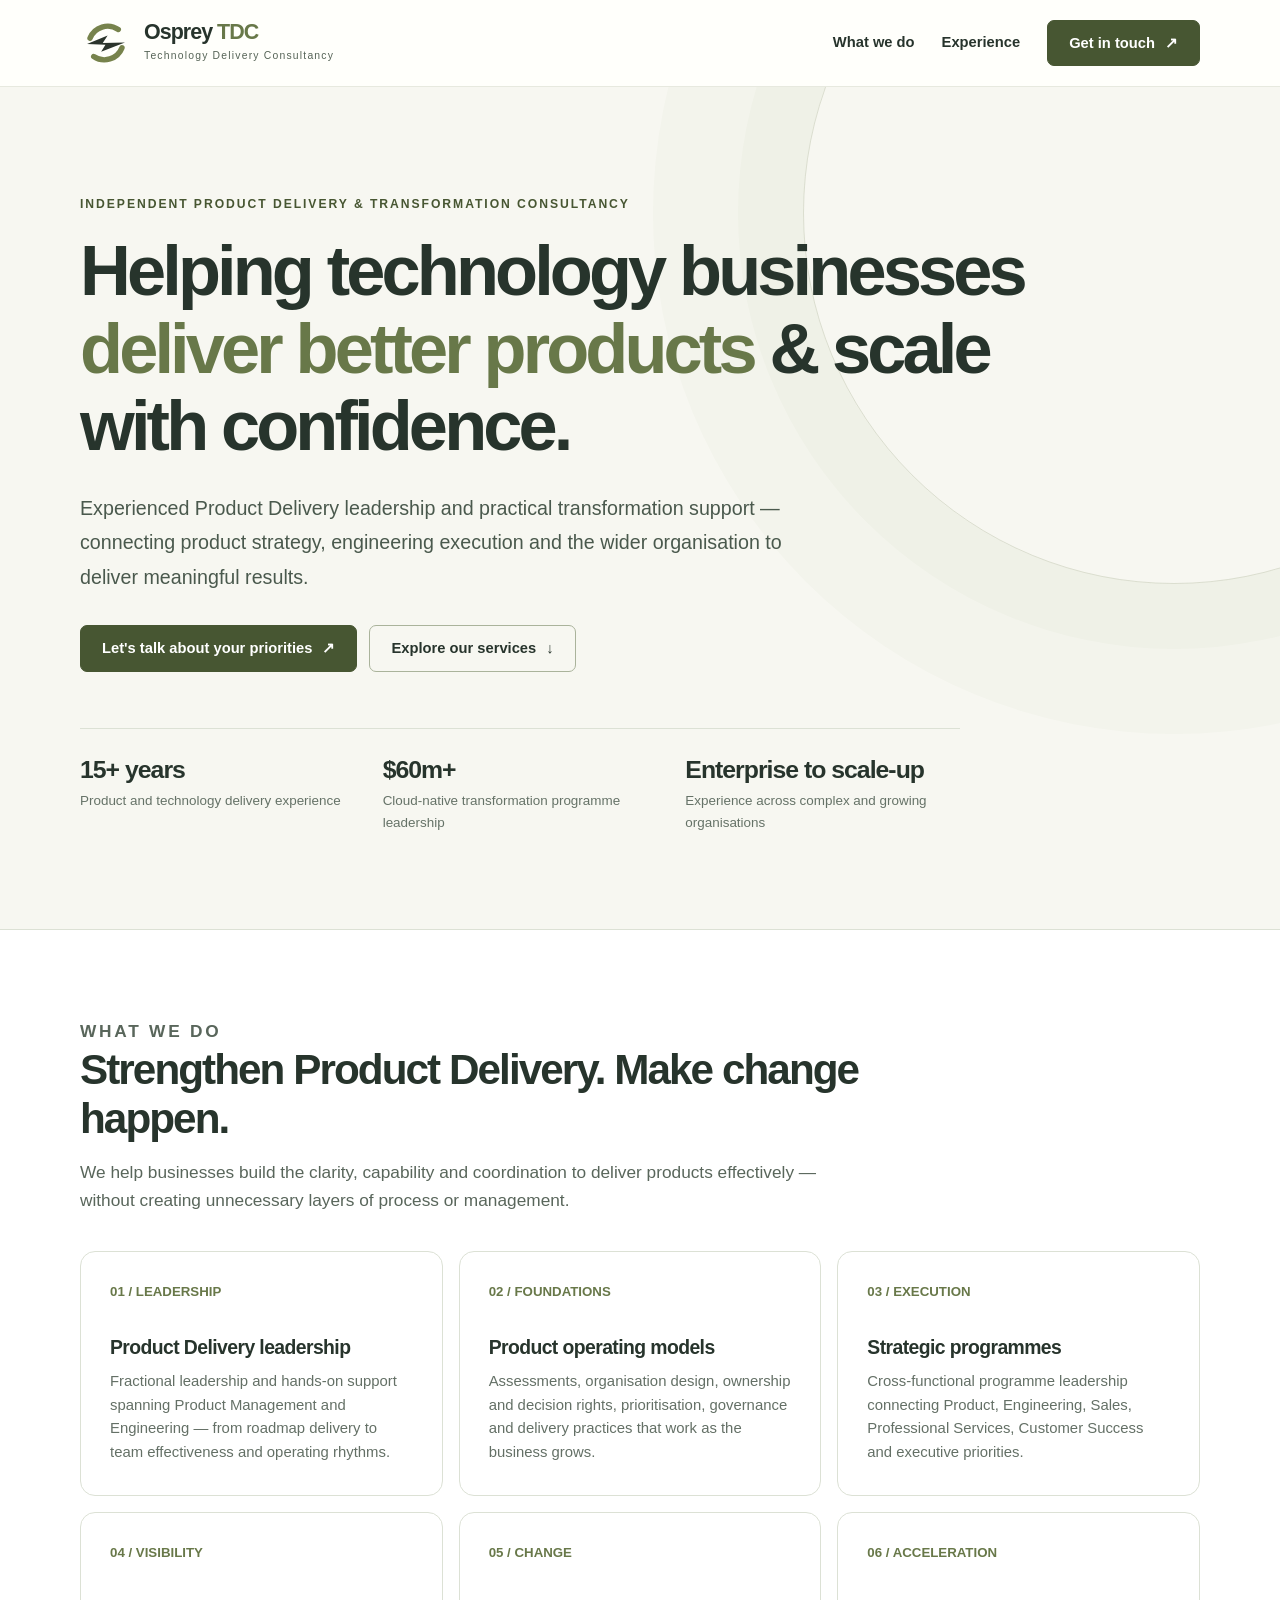
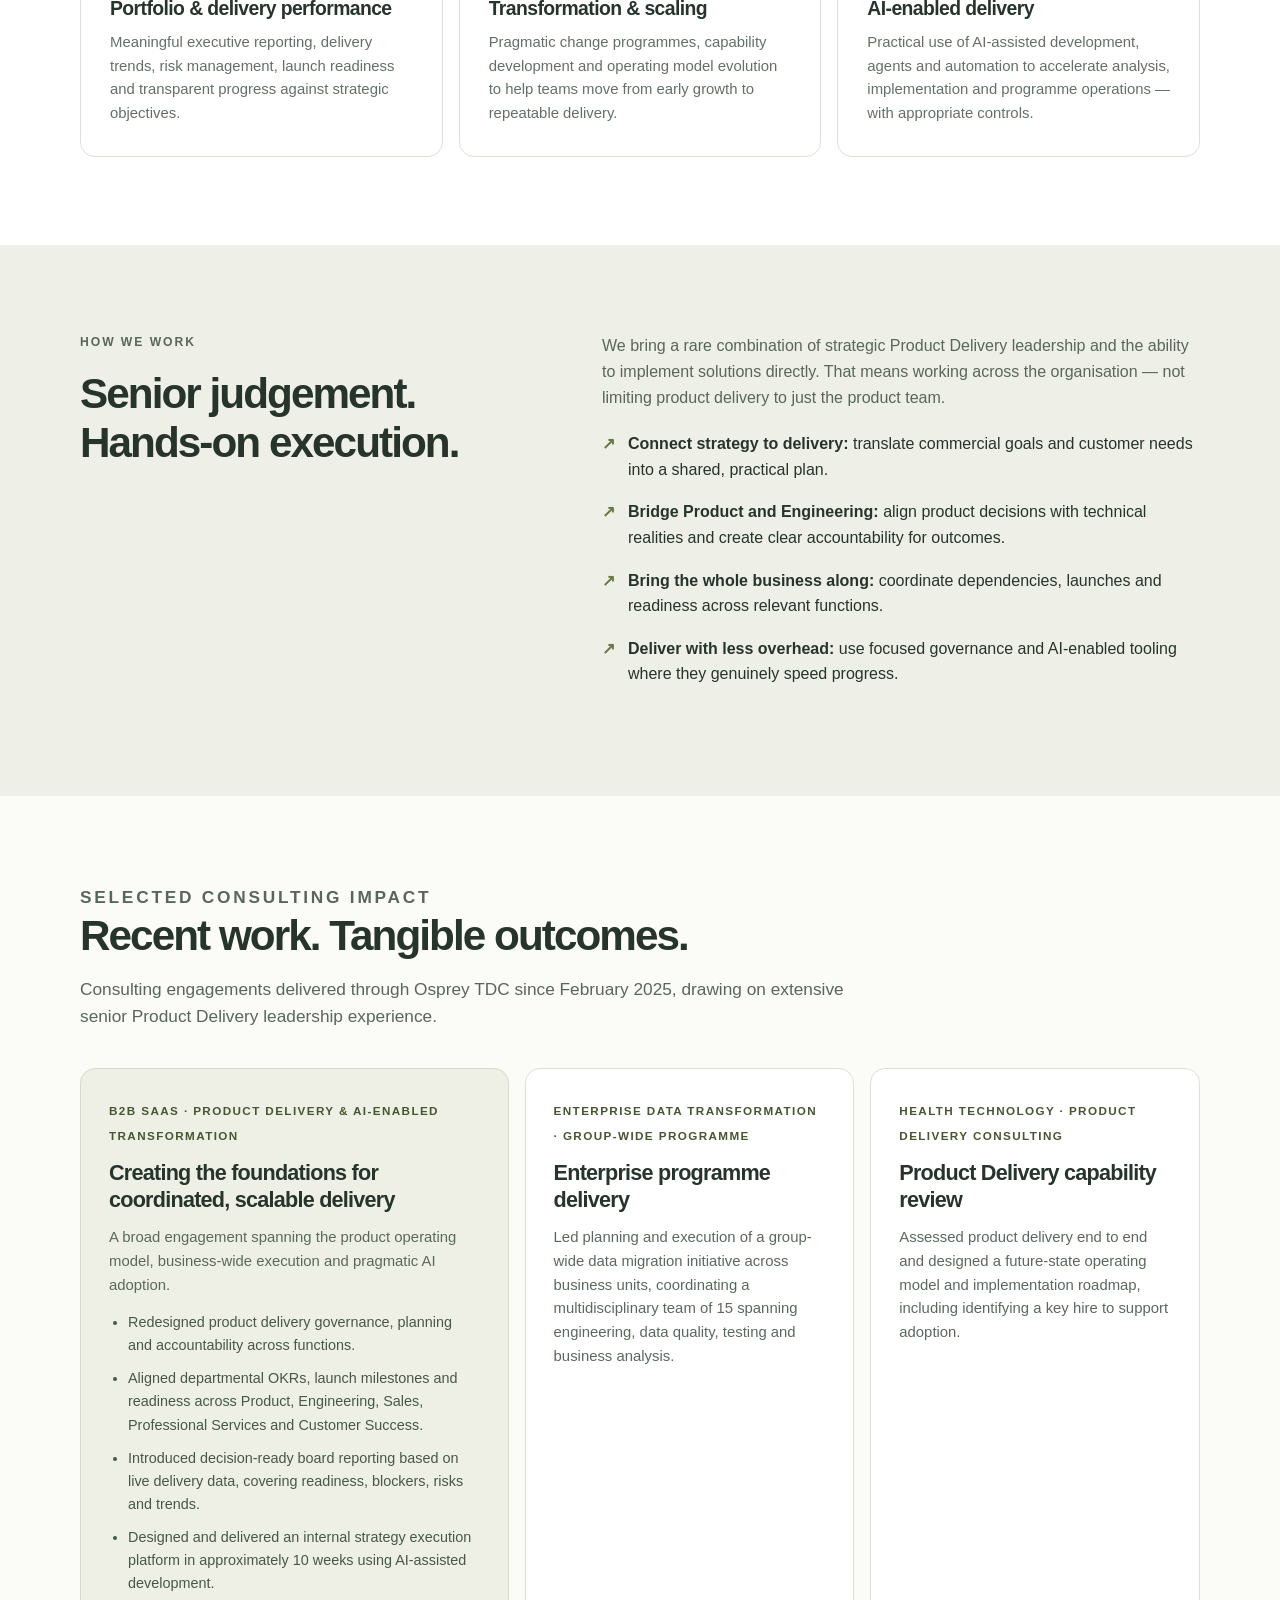
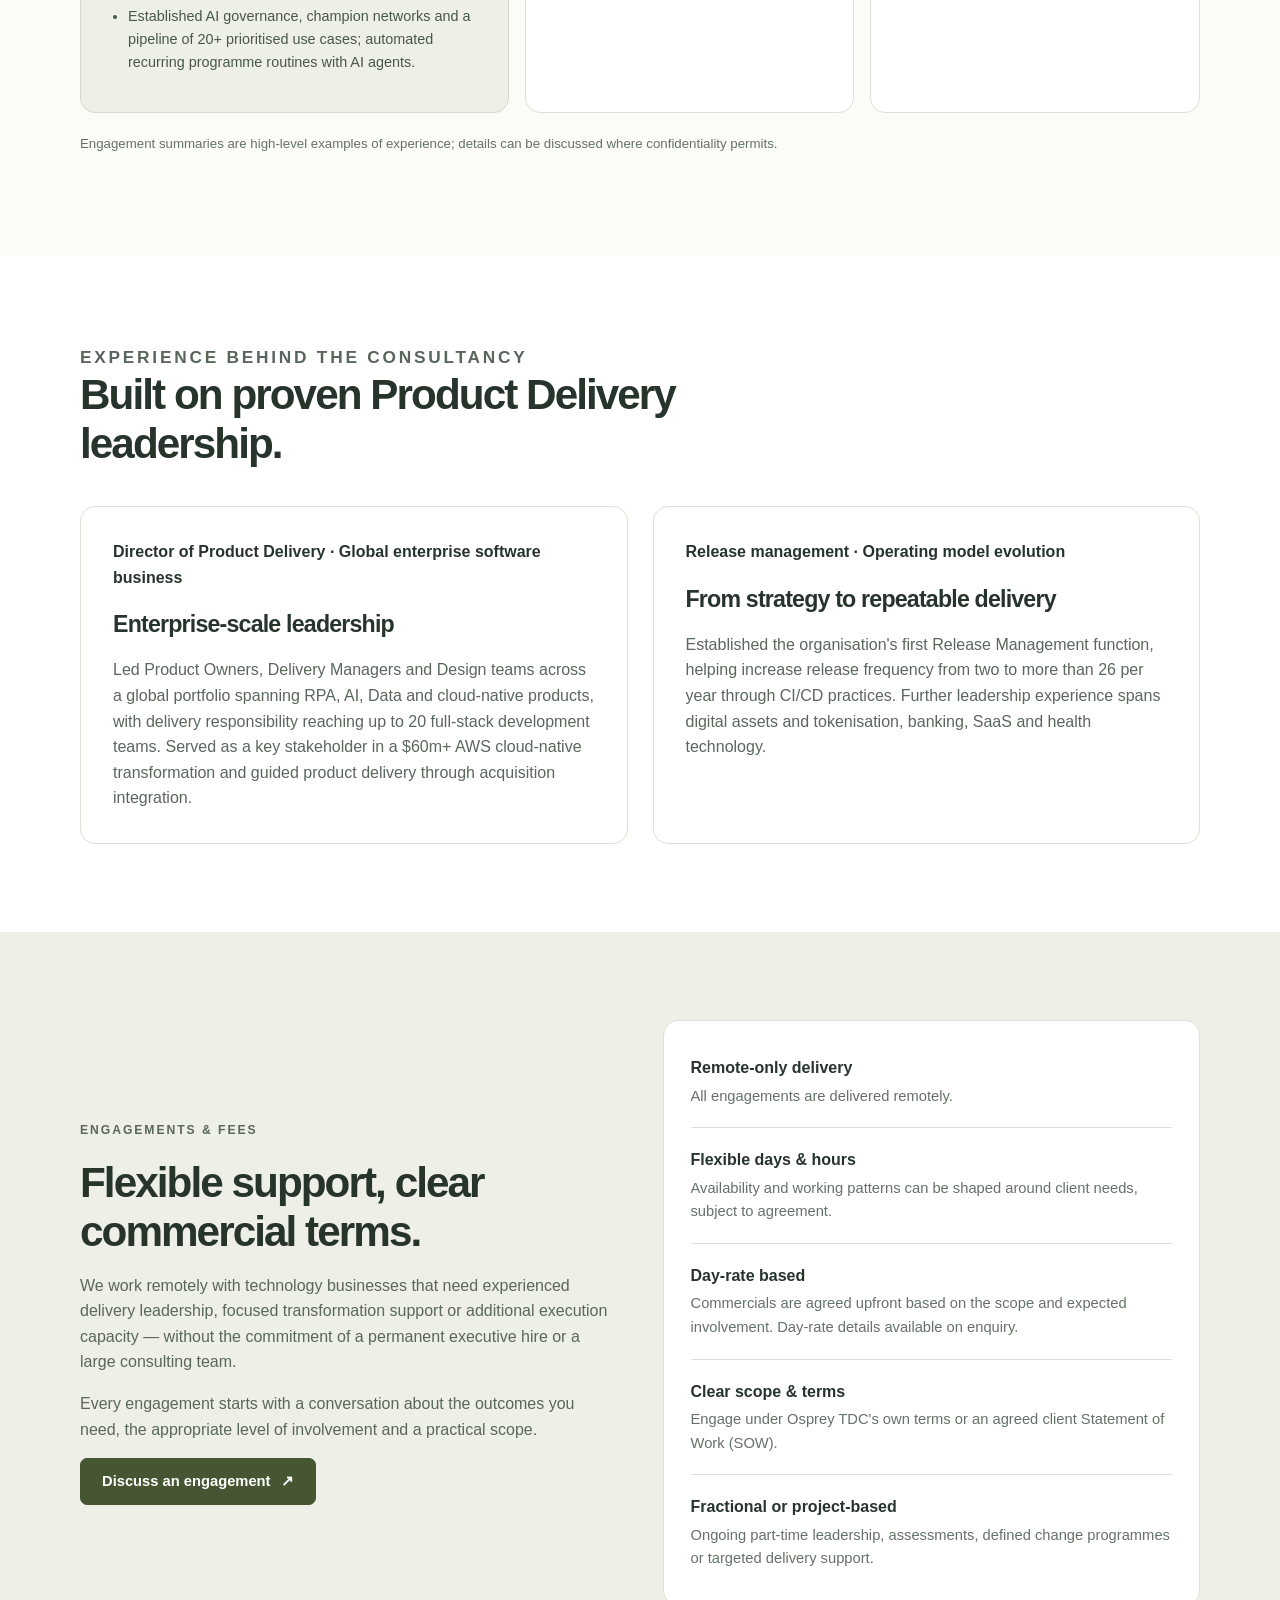
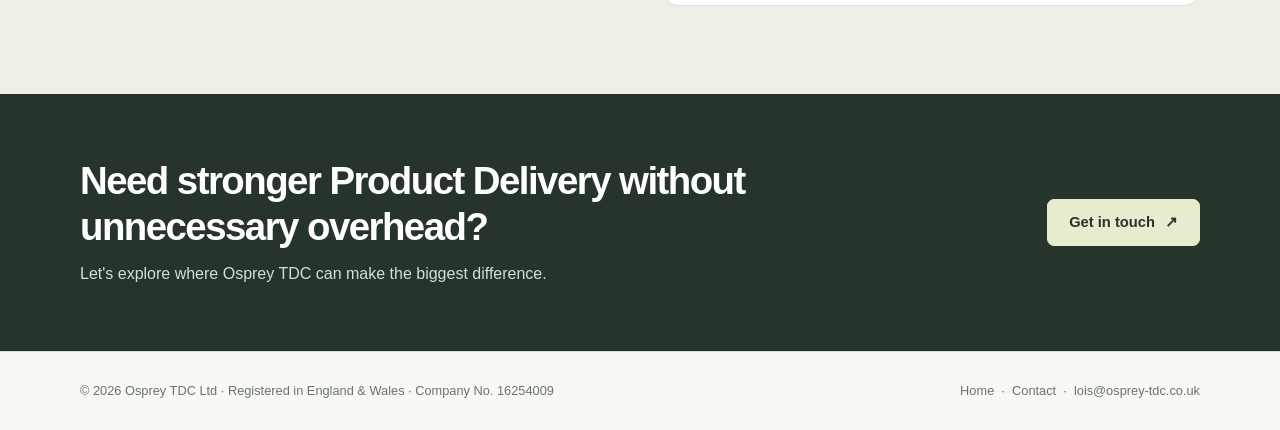
==== index.html @ d9a42f8d "Add files via upload" ====
<!doctype html>
<html lang="en-GB">
<head>
  <meta charset="utf-8">
  <meta name="viewport" content="width=device-width, initial-scale=1">
  <title>Osprey TDC | Product Delivery & Transformation Consultancy</title>
  <meta name="description" content="Independent Product Delivery and transformation consultancy. Helping technology businesses deliver better products and scale with confidence.">
  <meta name="theme-color" content="#f7f7f1">
  <link rel="canonical" href="https://osprey-tdc.co.uk/">
  <link rel="icon" type="image/svg+xml" href="favicon.svg">
  <link rel="stylesheet" href="styles.css">
  <meta property="og:type" content="website">
  <meta property="og:title" content="Osprey TDC | Technology Delivery Consultancy">
  <meta property="og:description" content="Helping technology businesses deliver better products & scale with confidence.">
  <meta property="og:url" content="https://osprey-tdc.co.uk/">
</head>
<body>
<a class="skip" href="#main">Skip to content</a>
<header class="header"><div class="container head-inner">
  <a class="brand" href="index.html" aria-label="Osprey TDC home"><img src="logo-mark.svg" alt="" width="52" height="52"><span><span class="brand-main">Osprey <em>TDC</em></span><span class="brand-sub">Technology Delivery Consultancy</span></span></a>
  <nav class="nav" aria-label="Main navigation"><a href="index.html#services">What we do</a><a href="index.html#experience">Experience</a><a class="btn" href="contact.html">Get in touch <span aria-hidden="true">↗</span></a></nav>
</div></header>
<main id="main">
<section class="hero"><div class="container">
  <p class="eyebrow">Independent Product Delivery & Transformation Consultancy</p>
  <h1>Helping technology businesses <span>deliver better products</span> & scale with confidence.</h1>
  <p class="hero-desc">Experienced Product Delivery leadership and practical transformation support — connecting product strategy, engineering execution and the wider organisation to deliver meaningful results.</p>
  <div class="actions"><a class="btn" href="contact.html">Let's talk about your priorities <span aria-hidden="true">↗</span></a><a class="btn secondary" href="#services">Explore our services <span aria-hidden="true">↓</span></a></div>
  <div class="proof" aria-label="Selected experience"><div><strong>15+ years</strong><small>Product and technology delivery experience</small></div><div><strong>$60m+</strong><small>Cloud-native transformation programme leadership</small></div><div><strong>Enterprise to scale-up</strong><small>Experience across complex and growing organisations</small></div></div>
</div></section>
<section class="section" id="services"><div class="container"><div class="section-heading"><p class="eyebrow">What we do</p><h2>Strengthen Product Delivery. Make change happen.</h2><p>We help businesses build the clarity, capability and coordination to deliver products effectively — without creating unnecessary layers of process or management.</p></div>
<div class="services">
  <article class="service"><span class="number">01 / LEADERSHIP</span><h3>Product Delivery leadership</h3><p>Fractional leadership and hands-on support spanning Product Management and Engineering — from roadmap delivery to team effectiveness and operating rhythms.</p></article>
  <article class="service"><span class="number">02 / FOUNDATIONS</span><h3>Product operating models</h3><p>Assessments, organisation design, ownership and decision rights, prioritisation, governance and delivery practices that work as the business grows.</p></article>
  <article class="service"><span class="number">03 / EXECUTION</span><h3>Strategic programmes</h3><p>Cross-functional programme leadership connecting Product, Engineering, Sales, Professional Services, Customer Success and executive priorities.</p></article>
  <article class="service"><span class="number">04 / VISIBILITY</span><h3>Portfolio & delivery performance</h3><p>Meaningful executive reporting, delivery trends, risk management, launch readiness and transparent progress against strategic objectives.</p></article>
  <article class="service"><span class="number">05 / CHANGE</span><h3>Transformation & scaling</h3><p>Pragmatic change programmes, capability development and operating model evolution to help teams move from early growth to repeatable delivery.</p></article>
  <article class="service"><span class="number">06 / ACCELERATION</span><h3>AI-enabled delivery</h3><p>Practical use of AI-assisted development, agents and automation to accelerate analysis, implementation and programme operations — with appropriate controls.</p></article>
</div></div></section>
<section class="section olive-wash"><div class="container split"><div><p class="eyebrow">How we work</p><h2>Senior judgement. Hands-on execution.</h2></div><div><p>We bring a rare combination of strategic Product Delivery leadership and the ability to implement solutions directly. That means working across the organisation — not limiting product delivery to just the product team.</p><ul class="checks"><li><strong>Connect strategy to delivery:</strong> translate commercial goals and customer needs into a shared, practical plan.</li><li><strong>Bridge Product and Engineering:</strong> align product decisions with technical realities and create clear accountability for outcomes.</li><li><strong>Bring the whole business along:</strong> coordinate dependencies, launches and readiness across relevant functions.</li><li><strong>Deliver with less overhead:</strong> use focused governance and AI-enabled tooling where they genuinely speed progress.</li></ul></div></div></section>
<section class="section light" id="experience"><div class="container"><div class="section-heading"><p class="eyebrow">Selected consulting impact</p><h2>Recent work. Tangible outcomes.</h2><p>Consulting engagements delivered through Osprey TDC since February 2025, drawing on extensive senior Product Delivery leadership experience.</p></div>
<div class="work">
  <article class="work-card feature"><span class="meta">B2B SaaS · Product Delivery & AI-enabled transformation</span><h3>Creating the foundations for coordinated, scalable delivery</h3><p>A broad engagement spanning the product operating model, business-wide execution and pragmatic AI adoption.</p><ul><li>Redesigned product delivery governance, planning and accountability across functions.</li><li>Aligned departmental OKRs, launch milestones and readiness across Product, Engineering, Sales, Professional Services and Customer Success.</li><li>Introduced decision-ready board reporting based on live delivery data, covering readiness, blockers, risks and trends.</li><li>Designed and delivered an internal strategy execution platform in approximately 10 weeks using AI-assisted development.</li><li>Established AI governance, champion networks and a pipeline of 20+ prioritised use cases; automated recurring programme routines with AI agents.</li></ul></article>
  <article class="work-card"><span class="meta">Enterprise data transformation · Group-wide programme</span><h3>Enterprise programme delivery</h3><p>Led planning and execution of a group-wide data migration initiative across business units, coordinating a multidisciplinary team of 15 spanning engineering, data quality, testing and business analysis.</p></article>
  <article class="work-card"><span class="meta">Health technology · Product Delivery consulting</span><h3>Product Delivery capability review</h3><p>Assessed product delivery end to end and designed a future-state operating model and implementation roadmap, including identifying a key hire to support adoption.</p></article>
</div><p class="small" style="color:var(--muted);margin-top:20px">Engagement summaries are high-level examples of experience; details can be discussed where confidentiality permits.</p></div></section>
<section class="section"><div class="container"><div class="section-heading"><p class="eyebrow">Experience behind the consultancy</p><h2>Built on proven Product Delivery leadership.</h2></div><div class="credentials">
  <div class="panel"><p class="fact">Director of Product Delivery · Global enterprise software business</p><h3>Enterprise-scale leadership</h3><p>Led Product Owners, Delivery Managers and Design teams across a global portfolio spanning RPA, AI, Data and cloud-native products, with delivery responsibility reaching up to 20 full-stack development teams. Served as a key stakeholder in a $60m+ AWS cloud-native transformation and guided product delivery through acquisition integration.</p></div>
  <div class="panel"><p class="fact">Release management · Operating model evolution</p><h3>From strategy to repeatable delivery</h3><p>Established the organisation's first Release Management function, helping increase release frequency from two to more than 26 per year through CI/CD practices. Further leadership experience spans digital assets and tokenisation, banking, SaaS and health technology.</p></div>
</div></div></section>
<section class="section olive-wash" id="engagements"><div class="container engagement"><div><p class="eyebrow">Engagements & fees</p><h2>Flexible support, clear commercial terms.</h2><p>We work remotely with technology businesses that need experienced delivery leadership, focused transformation support or additional execution capacity — without the commitment of a permanent executive hire or a large consulting team.</p><p>Every engagement starts with a conversation about the outcomes you need, the appropriate level of involvement and a practical scope.</p><a class="btn" href="contact.html">Discuss an engagement <span aria-hidden="true">↗</span></a></div><div class="terms">
<div class="term"><strong>Remote-only delivery</strong><span>All engagements are delivered remotely.</span></div>
<div class="term"><strong>Flexible days & hours</strong><span>Availability and working patterns can be shaped around client needs, subject to agreement.</span></div>
<div class="term"><strong>Day-rate based</strong><span>Commercials are agreed upfront based on the scope and expected involvement. Day-rate details available on enquiry.</span></div>
<div class="term"><strong>Clear scope & terms</strong><span>Engage under Osprey TDC's own terms or an agreed client Statement of Work (SOW).</span></div>
<div class="term"><strong>Fractional or project-based</strong><span>Ongoing part-time leadership, assessments, defined change programmes or targeted delivery support.</span></div>
</div></div></section>
<section class="cta"><div class="container cta-inner"><div><h2>Need stronger Product Delivery without unnecessary overhead?</h2><p>Let's explore where Osprey TDC can make the biggest difference.</p></div><a class="btn" href="contact.html">Get in touch <span aria-hidden="true">↗</span></a></div></section>
</main>
<footer class="footer"><div class="container footer-inner"><span>© 2026 Osprey TDC Ltd · Registered in England &amp; Wales · Company No. 16254009</span><span><a href="index.html">Home</a> &nbsp;·&nbsp; <a href="contact.html">Contact</a> &nbsp;·&nbsp; <a href="mailto:lois@osprey-tdc.co.uk">lois@osprey-tdc.co.uk</a></span></div></footer>
</body></html>
---- styles.css ----
:root{--ink:#27342c;--ink2:#3b473e;--olive:#687849;--olive-dark:#475632;--cream:#f7f7f1;--cream2:#eeefe6;--paper:#fff;--line:#dce1d5;--muted:#657267;--radius:15px;--max:1120px;--shadow:0 22px 70px rgba(32,49,32,.07)}
*{box-sizing:border-box}html{scroll-behavior:smooth}body{margin:0;background:var(--paper);color:var(--ink);font-family:Inter,ui-sans-serif,-apple-system,BlinkMacSystemFont,"Segoe UI",sans-serif;line-height:1.6;-webkit-font-smoothing:antialiased}a{color:inherit}a:focus-visible,button:focus-visible{outline:3px solid var(--olive);outline-offset:4px} .container{width:min(calc(100% - 44px),var(--max));margin-inline:auto}.skip{position:absolute;top:-100px;left:16px;padding:10px;background:white;z-index:100}.skip:focus{top:10px}.eyebrow{text-transform:uppercase;font-size:.76rem;letter-spacing:.16em;font-weight:750;color:var(--olive-dark);margin:0 0 18px}.header{position:sticky;top:0;z-index:10;background:rgba(255,255,251,.95);backdrop-filter:blur(13px);border-bottom:1px solid #e7e9df}.head-inner{height:86px;display:flex;align-items:center;justify-content:space-between;gap:24px}.brand{display:inline-flex;align-items:center;gap:12px;text-decoration:none;white-space:nowrap}.brand img{width:52px;height:52px}.brand-main{display:block;font-size:1.34rem;letter-spacing:-.045em;font-weight:790;line-height:1.05}.brand-main em{font-style:normal;color:var(--olive)}.brand-sub{display:block;margin-top:4px;font-size:.65rem;letter-spacing:.115em;color:#566457}.nav{display:flex;align-items:center;gap:27px}.nav a{font-size:.92rem;text-decoration:none;font-weight:630}.nav a:not(.btn):hover{color:var(--olive)}.nav a[aria-current=page]:not(.btn){color:var(--olive-dark)}.btn{display:inline-flex;justify-content:center;align-items:center;gap:10px;background:var(--olive-dark);color:white!important;padding:12px 21px;border:1px solid var(--olive-dark);border-radius:7px;font-weight:710;font-size:.92rem;text-decoration:none;line-height:1.4;transition:background .2s,transform .2s}.btn:hover{background:var(--ink);transform:translateY(-1px)}.btn.secondary{background:transparent;color:var(--ink)!important;border-color:#aab39b}.btn.secondary:hover{background:#f1f3eb}.hero{position:relative;overflow:hidden;background:var(--cream);padding:108px 0 96px;border-bottom:1px solid var(--line)}.hero:after{content:"";position:absolute;right:-265px;top:-245px;height:740px;width:740px;border:1px solid rgba(104,120,73,.2);border-radius:50%;box-shadow:0 0 0 65px rgba(104,120,73,.025),0 0 0 150px rgba(104,120,73,.025);pointer-events:none}.hero .container{position:relative;z-index:1}.hero h1{font-size:clamp(2.65rem,5.5vw,5.1rem);line-height:1.1;letter-spacing:-.055em;max-width:950px;margin:0 0 26px;font-weight:760}.hero h1 span{color:var(--olive)}.hero-desc{font-size:clamp(1.05rem,1.65vw,1.23rem);max-width:730px;color:#4a594d;margin:0 0 31px;line-height:1.75}.actions{display:flex;flex-wrap:wrap;gap:12px}.proof{border-top:1px solid #dce1d5;margin-top:56px;padding-top:26px;display:grid;grid-template-columns:repeat(3,1fr);gap:28px;max-width:880px}.proof strong{font-size:1.55rem;line-height:1.2;display:block;letter-spacing:-.04em}.proof small{font-size:.84rem;color:var(--muted);display:block;margin-top:6px}.section{padding:88px 0}.section.light{background:#fbfbf7}.section.olive-wash{background:var(--cream2)}.section-heading{max-width:780px;margin-bottom:37px}.section-heading h2,.section h2{font-size:clamp(2.05rem,3.3vw,3.25rem);line-height:1.16;letter-spacing:-.046em;margin:0 0 15px}.section-heading p,.lede{font-size:1.08rem;color:#59665b;margin:0;max-width:790px}.services{display:grid;grid-template-columns:repeat(3,minmax(0,1fr));gap:16px}.service{border:1px solid var(--line);padding:29px;background:white;border-radius:var(--radius);min-height:245px}.number{display:block;color:var(--olive);font-size:.83rem;font-weight:750;margin-bottom:32px}.service h3{margin:0 0 11px;font-size:1.21rem;letter-spacing:-.03em;line-height:1.25}.service p{color:#647066;margin:0;font-size:.93rem}.split{display:grid;grid-template-columns:.85fr 1.15fr;gap:80px;align-items:start}.split p{color:#59665b;margin:0 0 17px}.checks{padding:0;margin:21px 0;list-style:none;display:grid;gap:17px}.checks li{padding-left:26px;position:relative}.checks li:before{content:'↗';position:absolute;left:0;color:var(--olive);font-weight:bold}.work{display:grid;grid-template-columns:1.3fr 1fr 1fr;gap:16px}.work-card{padding:28px;border:1px solid var(--line);border-radius:var(--radius);background:white}.work-card.feature{background:#eef0e5;border-color:#d5dbca}.work-card .meta{color:var(--olive-dark);text-transform:uppercase;letter-spacing:.12em;font-size:.73rem;font-weight:760}.work-card h3{font-size:1.35rem;letter-spacing:-.035em;line-height:1.25;margin:12px 0}.work-card p{font-size:.93rem;color:#5b695c;margin:0 0 14px}.work-card ul{padding-left:19px;color:#48574a;font-size:.9rem;margin:10px 0 0}.work-card li{margin:0 0 10px}.work-card .foot{font-size:.76rem;color:#647064;margin-top:14px}.credentials{display:grid;grid-template-columns:1fr 1fr;gap:25px;align-items:stretch}.credentials .panel{padding:32px;border-radius:var(--radius);border:1px solid var(--line);background:white}.credentials h3{margin:0 0 14px;font-size:1.45rem;letter-spacing:-.035em}.credentials p{margin:0;color:#5a675b}.credentials .fact{font-weight:760;color:var(--ink);margin-bottom:16px}.engagement{display:grid;grid-template-columns:1fr 1fr;gap:45px;align-items:center}.engagement p{color:#59675c}.terms{background:white;border:1px solid var(--line);border-radius:var(--radius);padding:15px 27px}.term{padding:19px 0;border-bottom:1px solid var(--line)}.term:last-child{border-bottom:0}.term strong{display:block;font-size:1rem}.term span{display:block;color:var(--muted);font-size:.92rem;margin-top:4px}.cta{background:var(--ink);color:white;padding:64px 0}.cta-inner{display:flex;align-items:center;justify-content:space-between;gap:25px}.cta h2{font-size:clamp(1.8rem,3vw,2.8rem);line-height:1.2;letter-spacing:-.04em;max-width:700px;margin:0}.cta p{color:#d4dfd5;margin:11px 0 0}.cta .btn{background:#e7eccf;color:var(--ink)!important;border-color:#e7eccf;white-space:nowrap}.footer{background:#f8f9f4;border-top:1px solid var(--line);padding:29px 0}.footer-inner{display:flex;justify-content:space-between;align-items:center;gap:20px;flex-wrap:wrap;color:#68756a;font-size:.8rem}.footer a{text-decoration:none}.footer a:hover{text-decoration:underline}.contact-hero{padding:110px 0 95px;background:var(--cream);min-height:65vh}.contact-hero h1{font-size:clamp(2.7rem,5vw,4.8rem);letter-spacing:-.055em;line-height:1.1;margin:0 0 22px}.contact-grid{display:grid;grid-template-columns:1.1fr .9fr;gap:60px;align-items:start}.contact-copy>p:not(.eyebrow){font-size:1.11rem;color:#59665b;max-width:600px}.email-block{background:white;border:1px solid var(--line);border-radius:var(--radius);padding:30px;box-shadow:var(--shadow)}.email-block h2{font-size:1.35rem;margin:0 0 10px}.email-block p{color:var(--muted);margin:0 0 22px}.email-block .email{display:block;word-break:break-word;font-weight:740;font-size:1.08rem;margin-bottom:20px;color:var(--ink)}.small{font-size:.83rem!important}.print-only{display:none}@media(max-width:800px){.head-inner{height:74px}.nav{gap:16px}.nav a{font-size:.83rem}.nav a[href="index.html#experience"]{display:none}.hero{padding:78px 0 72px}.proof{grid-template-columns:1fr 1fr}.services,.work{grid-template-columns:1fr 1fr}.work-card.feature{grid-column:span 2}.split{grid-template-columns:1fr;gap:27px}.engagement,.contact-grid{grid-template-columns:1fr;gap:27px}.cta-inner{align-items:start;flex-direction:column}.section{padding:64px 0}}@media(max-width:550px){.container{width:min(calc(100% - 32px),var(--max))}.brand{gap:7px}.brand img{width:42px;height:42px}.brand-main{font-size:1.1rem}.brand-sub{font-size:.48rem}.nav{gap:10px}.nav a[href="index.html#services"]{display:none}.nav a.btn{padding:9px 12px}.hero{padding:66px 0}.hero h1{font-size:2.65rem}.proof{grid-template-columns:1fr;gap:15px}.proof>div{border-bottom:1px solid #dce1d5;padding-bottom:12px}.services,.work,.credentials{grid-template-columns:1fr}.work-card.feature{grid-column:auto}.section{padding:55px 0}.service{min-height:auto}.cta{padding:49px 0}.contact-hero{padding:70px 0}.email-block{padding:22px}}@media(prefers-reduced-motion:reduce){html{scroll-behavior:auto}*,*:before,*:after{transition:none!important}}@media print{.header,.cta,.footer,.actions{display:none}.section{padding:20px 0}.hero{padding:25px 0}.service,.work-card{break-inside:avoid}}
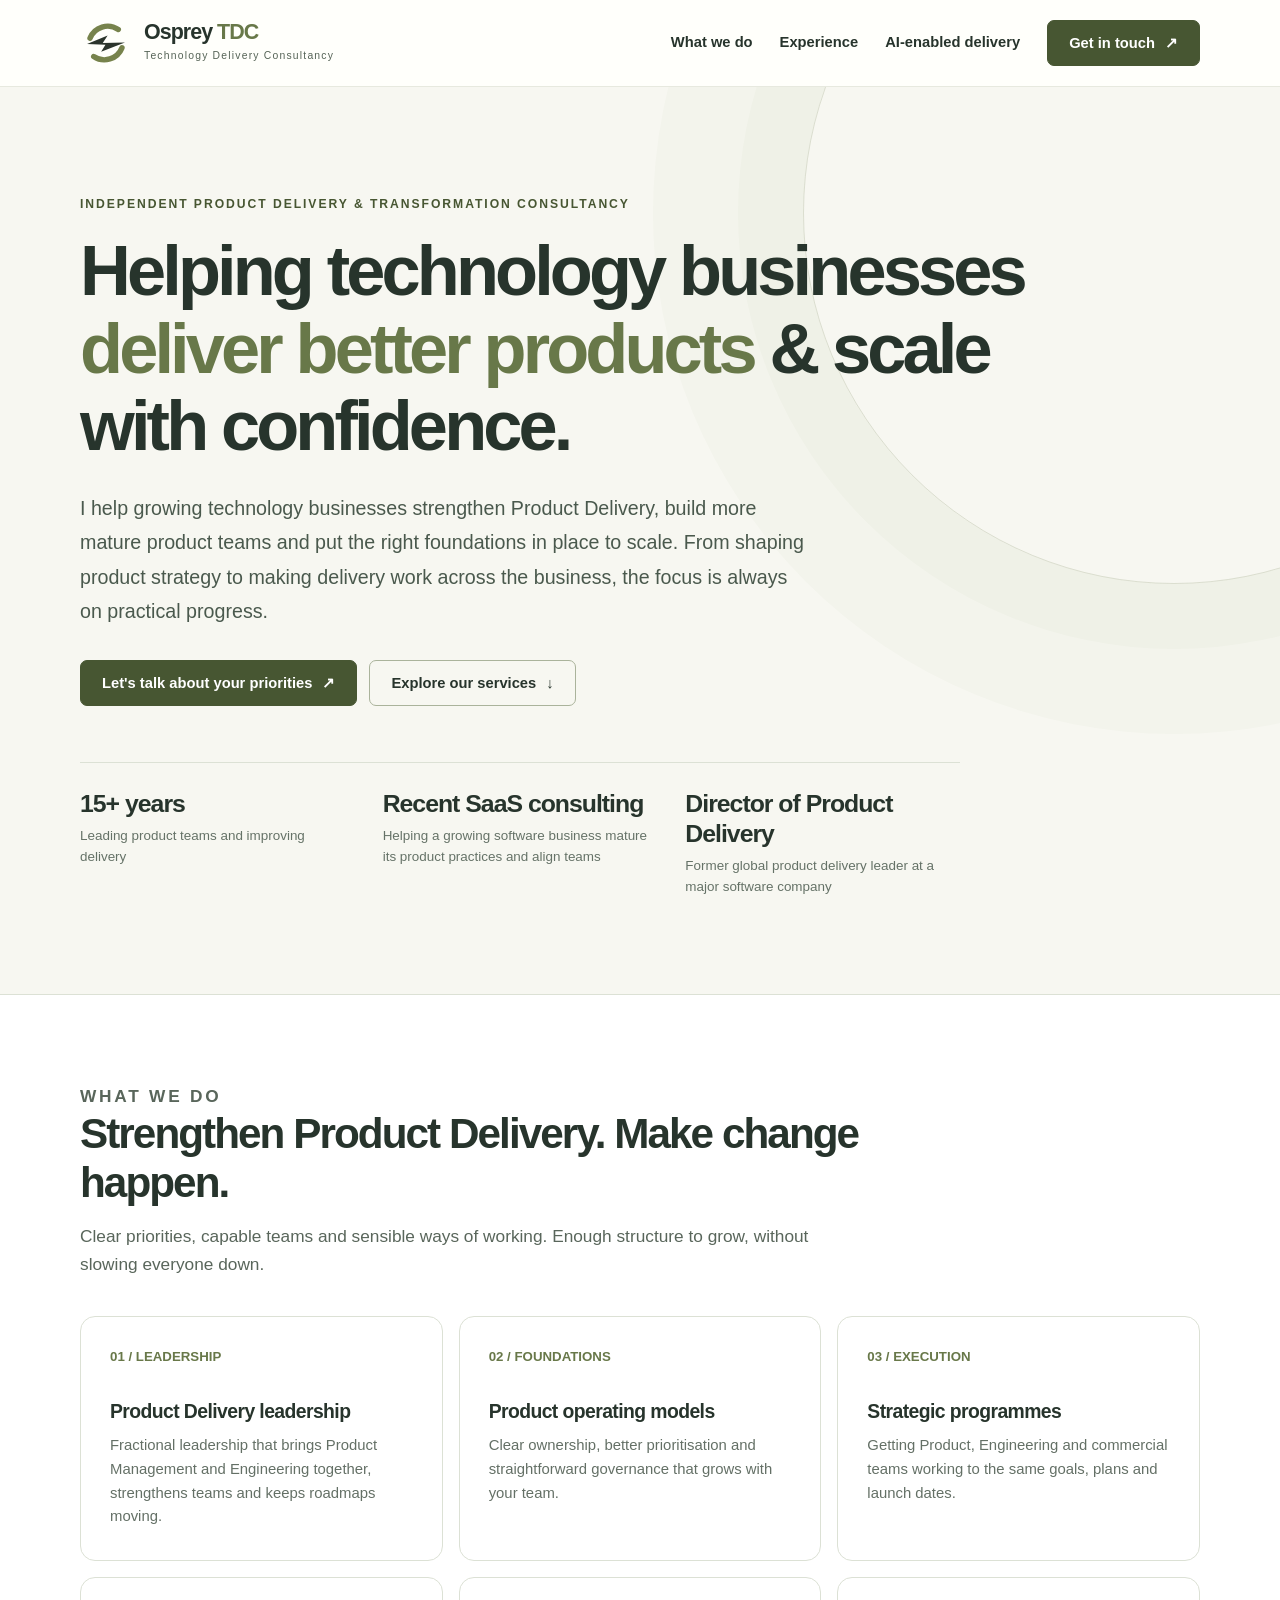
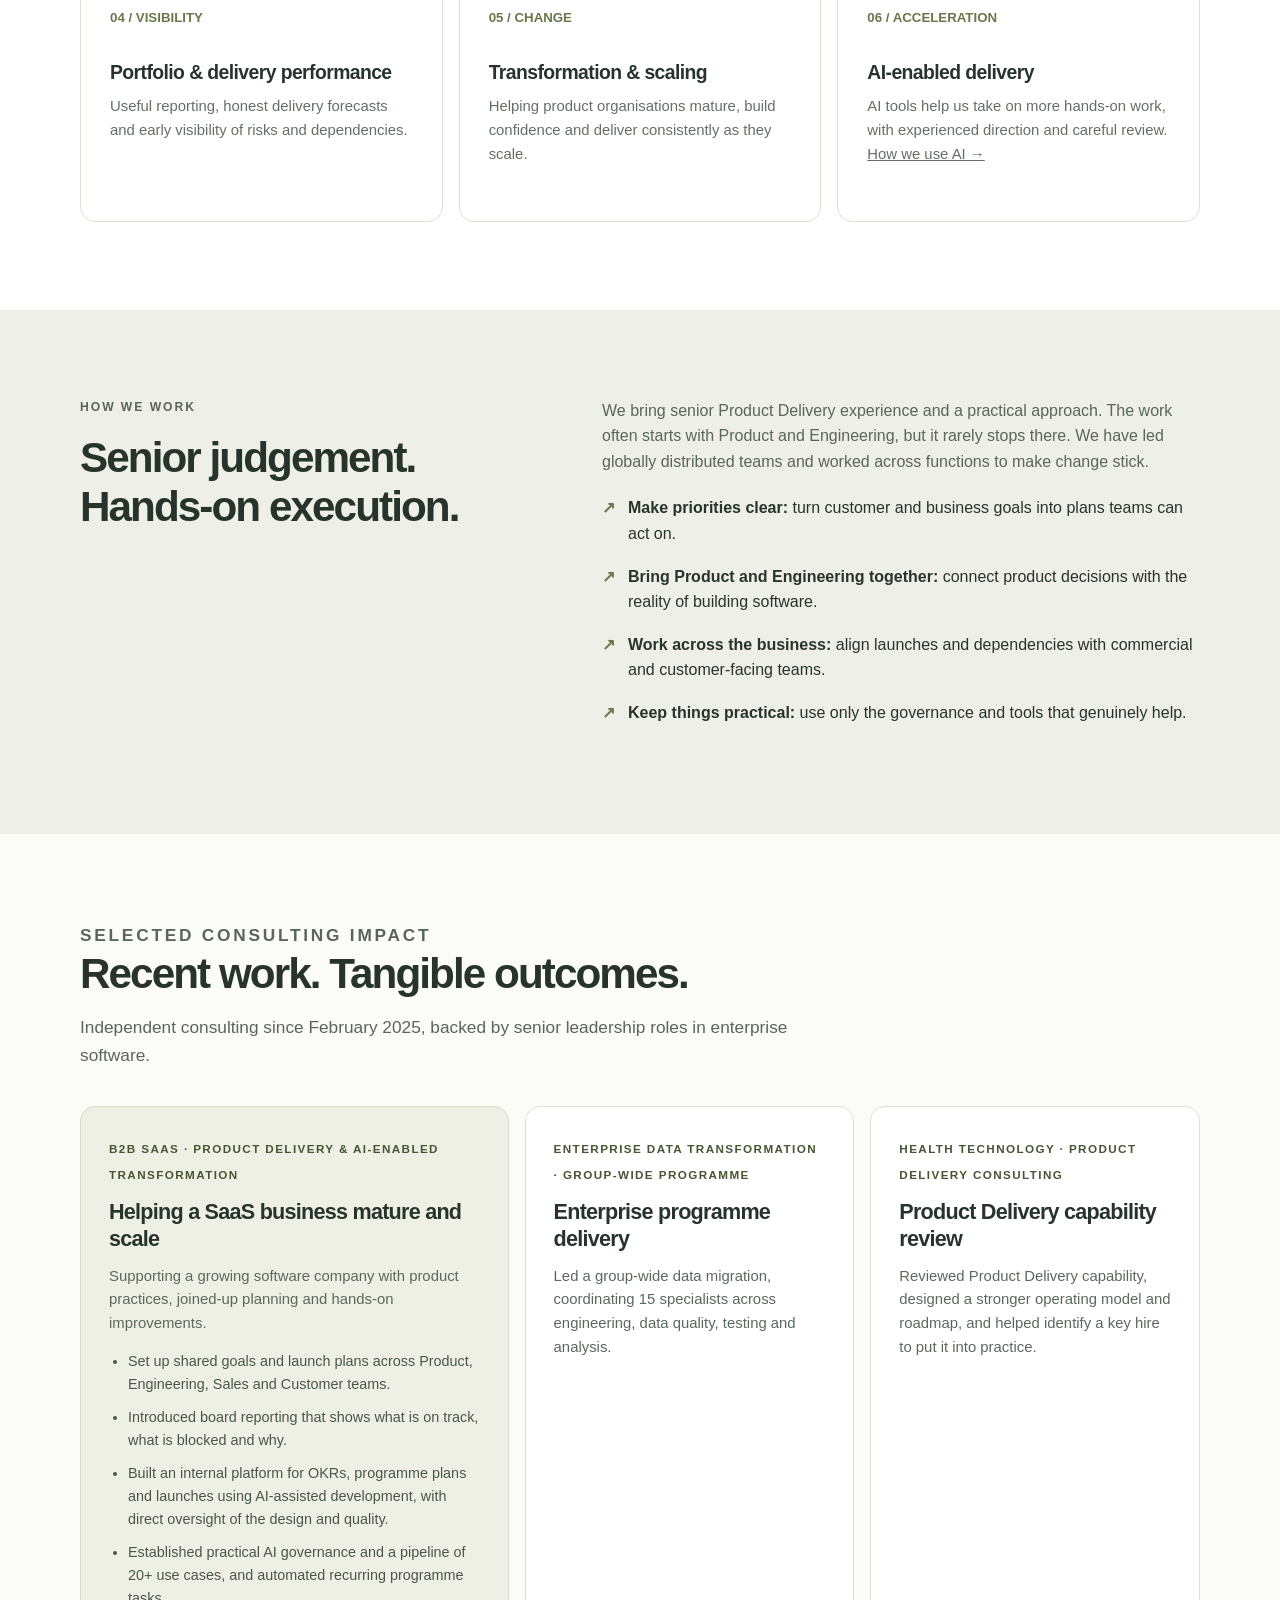
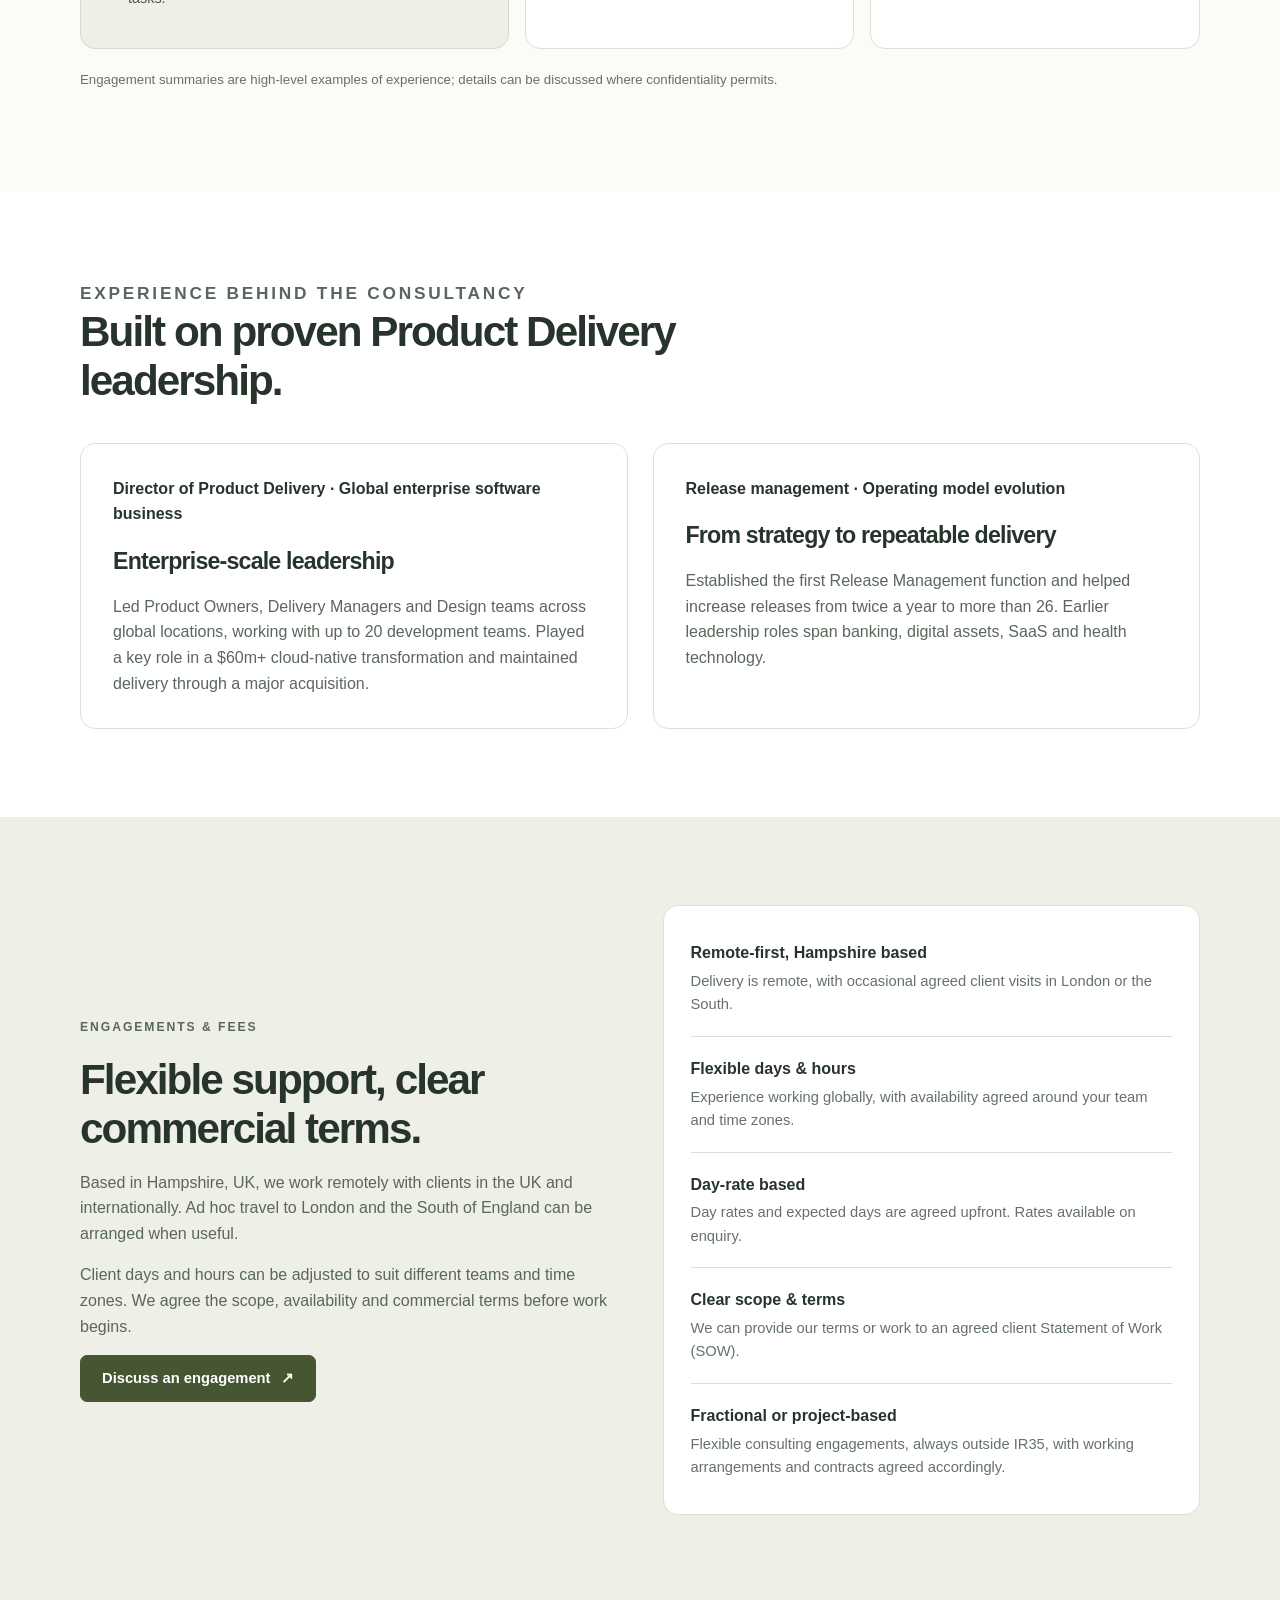
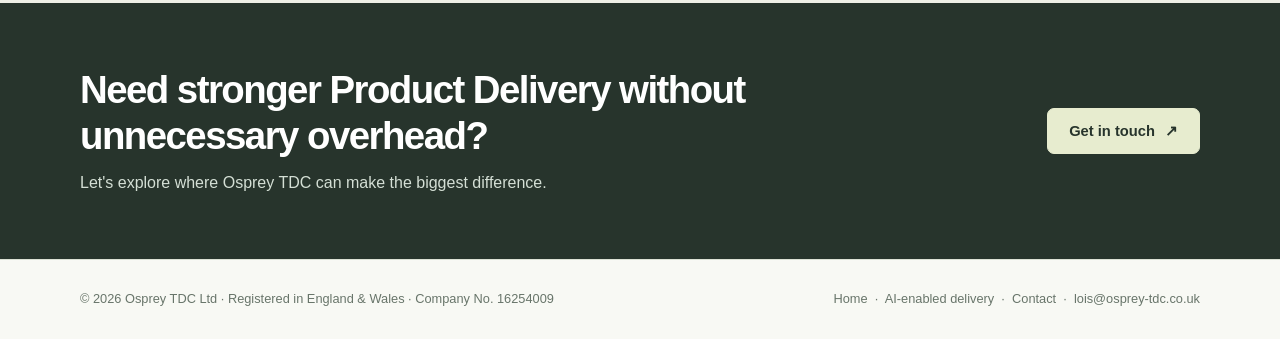
==== commit f030b1d0: "Updates to site Amends to language and content plus a new page for AI work" ====
--- a/index.html
+++ b/index.html
@@ -18,44 +18,44 @@
 <a class="skip" href="#main">Skip to content</a>
 <header class="header"><div class="container head-inner">
   <a class="brand" href="index.html" aria-label="Osprey TDC home"><img src="logo-mark.svg" alt="" width="52" height="52"><span><span class="brand-main">Osprey <em>TDC</em></span><span class="brand-sub">Technology Delivery Consultancy</span></span></a>
-  <nav class="nav" aria-label="Main navigation"><a href="index.html#services">What we do</a><a href="index.html#experience">Experience</a><a class="btn" href="contact.html">Get in touch <span aria-hidden="true">↗</span></a></nav>
+  <nav class="nav" aria-label="Main navigation"><a href="index.html#services">What we do</a><a href="index.html#experience">Experience</a><a href="ai.html">AI-enabled delivery</a><a class="btn" href="contact.html">Get in touch <span aria-hidden="true">↗</span></a></nav>
 </div></header>
 <main id="main">
 <section class="hero"><div class="container">
   <p class="eyebrow">Independent Product Delivery & Transformation Consultancy</p>
   <h1>Helping technology businesses <span>deliver better products</span> & scale with confidence.</h1>
-  <p class="hero-desc">Experienced Product Delivery leadership and practical transformation support — connecting product strategy, engineering execution and the wider organisation to deliver meaningful results.</p>
+  <p class="hero-desc">I help growing technology businesses strengthen Product Delivery, build more mature product teams and put the right foundations in place to scale. From shaping product strategy to making delivery work across the business, the focus is always on practical progress.</p>
   <div class="actions"><a class="btn" href="contact.html">Let's talk about your priorities <span aria-hidden="true">↗</span></a><a class="btn secondary" href="#services">Explore our services <span aria-hidden="true">↓</span></a></div>
-  <div class="proof" aria-label="Selected experience"><div><strong>15+ years</strong><small>Product and technology delivery experience</small></div><div><strong>$60m+</strong><small>Cloud-native transformation programme leadership</small></div><div><strong>Enterprise to scale-up</strong><small>Experience across complex and growing organisations</small></div></div>
+  <div class="proof" aria-label="Selected experience"><div><strong>15+ years</strong><small>Leading product teams and improving delivery</small></div><div><strong>Recent SaaS consulting</strong><small>Helping a growing software business mature its product practices and align teams</small></div><div><strong>Director of Product Delivery</strong><small>Former global product delivery leader at a major software company</small></div></div>
 </div></section>
-<section class="section" id="services"><div class="container"><div class="section-heading"><p class="eyebrow">What we do</p><h2>Strengthen Product Delivery. Make change happen.</h2><p>We help businesses build the clarity, capability and coordination to deliver products effectively — without creating unnecessary layers of process or management.</p></div>
+<section class="section" id="services"><div class="container"><div class="section-heading"><p class="eyebrow">What we do</p><h2>Strengthen Product Delivery. Make change happen.</h2><p>Clear priorities, capable teams and sensible ways of working. Enough structure to grow, without slowing everyone down.</p></div>
 <div class="services">
-  <article class="service"><span class="number">01 / LEADERSHIP</span><h3>Product Delivery leadership</h3><p>Fractional leadership and hands-on support spanning Product Management and Engineering — from roadmap delivery to team effectiveness and operating rhythms.</p></article>
-  <article class="service"><span class="number">02 / FOUNDATIONS</span><h3>Product operating models</h3><p>Assessments, organisation design, ownership and decision rights, prioritisation, governance and delivery practices that work as the business grows.</p></article>
-  <article class="service"><span class="number">03 / EXECUTION</span><h3>Strategic programmes</h3><p>Cross-functional programme leadership connecting Product, Engineering, Sales, Professional Services, Customer Success and executive priorities.</p></article>
-  <article class="service"><span class="number">04 / VISIBILITY</span><h3>Portfolio & delivery performance</h3><p>Meaningful executive reporting, delivery trends, risk management, launch readiness and transparent progress against strategic objectives.</p></article>
-  <article class="service"><span class="number">05 / CHANGE</span><h3>Transformation & scaling</h3><p>Pragmatic change programmes, capability development and operating model evolution to help teams move from early growth to repeatable delivery.</p></article>
-  <article class="service"><span class="number">06 / ACCELERATION</span><h3>AI-enabled delivery</h3><p>Practical use of AI-assisted development, agents and automation to accelerate analysis, implementation and programme operations — with appropriate controls.</p></article>
+  <article class="service"><span class="number">01 / LEADERSHIP</span><h3>Product Delivery leadership</h3><p>Fractional leadership that brings Product Management and Engineering together, strengthens teams and keeps roadmaps moving.</p></article>
+  <article class="service"><span class="number">02 / FOUNDATIONS</span><h3>Product operating models</h3><p>Clear ownership, better prioritisation and straightforward governance that grows with your team.</p></article>
+  <article class="service"><span class="number">03 / EXECUTION</span><h3>Strategic programmes</h3><p>Getting Product, Engineering and commercial teams working to the same goals, plans and launch dates.</p></article>
+  <article class="service"><span class="number">04 / VISIBILITY</span><h3>Portfolio & delivery performance</h3><p>Useful reporting, honest delivery forecasts and early visibility of risks and dependencies.</p></article>
+  <article class="service"><span class="number">05 / CHANGE</span><h3>Transformation & scaling</h3><p>Helping product organisations mature, build confidence and deliver consistently as they scale.</p></article>
+  <article class="service"><span class="number">06 / ACCELERATION</span><h3>AI-enabled delivery</h3><p>AI tools help us take on more hands-on work, with experienced direction and careful review. <a href="ai.html">How we use AI →</a></p></article>
 </div></div></section>
-<section class="section olive-wash"><div class="container split"><div><p class="eyebrow">How we work</p><h2>Senior judgement. Hands-on execution.</h2></div><div><p>We bring a rare combination of strategic Product Delivery leadership and the ability to implement solutions directly. That means working across the organisation — not limiting product delivery to just the product team.</p><ul class="checks"><li><strong>Connect strategy to delivery:</strong> translate commercial goals and customer needs into a shared, practical plan.</li><li><strong>Bridge Product and Engineering:</strong> align product decisions with technical realities and create clear accountability for outcomes.</li><li><strong>Bring the whole business along:</strong> coordinate dependencies, launches and readiness across relevant functions.</li><li><strong>Deliver with less overhead:</strong> use focused governance and AI-enabled tooling where they genuinely speed progress.</li></ul></div></div></section>
-<section class="section light" id="experience"><div class="container"><div class="section-heading"><p class="eyebrow">Selected consulting impact</p><h2>Recent work. Tangible outcomes.</h2><p>Consulting engagements delivered through Osprey TDC since February 2025, drawing on extensive senior Product Delivery leadership experience.</p></div>
+<section class="section olive-wash"><div class="container split"><div><p class="eyebrow">How we work</p><h2>Senior judgement. Hands-on execution.</h2></div><div><p>We bring senior Product Delivery experience and a practical approach. The work often starts with Product and Engineering, but it rarely stops there. We have led globally distributed teams and worked across functions to make change stick.</p><ul class="checks"><li><strong>Make priorities clear:</strong> turn customer and business goals into plans teams can act on.</li><li><strong>Bring Product and Engineering together:</strong> connect product decisions with the reality of building software.</li><li><strong>Work across the business:</strong> align launches and dependencies with commercial and customer-facing teams.</li><li><strong>Keep things practical:</strong> use only the governance and tools that genuinely help.</li></ul></div></div></section>
+<section class="section light" id="experience"><div class="container"><div class="section-heading"><p class="eyebrow">Selected consulting impact</p><h2>Recent work. Tangible outcomes.</h2><p>Independent consulting since February 2025, backed by senior leadership roles in enterprise software.</p></div>
 <div class="work">
-  <article class="work-card feature"><span class="meta">B2B SaaS · Product Delivery & AI-enabled transformation</span><h3>Creating the foundations for coordinated, scalable delivery</h3><p>A broad engagement spanning the product operating model, business-wide execution and pragmatic AI adoption.</p><ul><li>Redesigned product delivery governance, planning and accountability across functions.</li><li>Aligned departmental OKRs, launch milestones and readiness across Product, Engineering, Sales, Professional Services and Customer Success.</li><li>Introduced decision-ready board reporting based on live delivery data, covering readiness, blockers, risks and trends.</li><li>Designed and delivered an internal strategy execution platform in approximately 10 weeks using AI-assisted development.</li><li>Established AI governance, champion networks and a pipeline of 20+ prioritised use cases; automated recurring programme routines with AI agents.</li></ul></article>
-  <article class="work-card"><span class="meta">Enterprise data transformation · Group-wide programme</span><h3>Enterprise programme delivery</h3><p>Led planning and execution of a group-wide data migration initiative across business units, coordinating a multidisciplinary team of 15 spanning engineering, data quality, testing and business analysis.</p></article>
-  <article class="work-card"><span class="meta">Health technology · Product Delivery consulting</span><h3>Product Delivery capability review</h3><p>Assessed product delivery end to end and designed a future-state operating model and implementation roadmap, including identifying a key hire to support adoption.</p></article>
+  <article class="work-card feature"><span class="meta">B2B SaaS · Product Delivery & AI-enabled transformation</span><h3>Helping a SaaS business mature and scale</h3><p>Supporting a growing software company with product practices, joined-up planning and hands-on improvements.</p><ul><li>Set up shared goals and launch plans across Product, Engineering, Sales and Customer teams.</li><li>Introduced board reporting that shows what is on track, what is blocked and why.</li><li>Built an internal platform for OKRs, programme plans and launches using AI-assisted development, with direct oversight of the design and quality.</li><li>Established practical AI governance and a pipeline of 20+ use cases, and automated recurring programme tasks.</li></ul></article>
+  <article class="work-card"><span class="meta">Enterprise data transformation · Group-wide programme</span><h3>Enterprise programme delivery</h3><p>Led a group-wide data migration, coordinating 15 specialists across engineering, data quality, testing and analysis.</p></article>
+  <article class="work-card"><span class="meta">Health technology · Product Delivery consulting</span><h3>Product Delivery capability review</h3><p>Reviewed Product Delivery capability, designed a stronger operating model and roadmap, and helped identify a key hire to put it into practice.</p></article>
 </div><p class="small" style="color:var(--muted);margin-top:20px">Engagement summaries are high-level examples of experience; details can be discussed where confidentiality permits.</p></div></section>
 <section class="section"><div class="container"><div class="section-heading"><p class="eyebrow">Experience behind the consultancy</p><h2>Built on proven Product Delivery leadership.</h2></div><div class="credentials">
-  <div class="panel"><p class="fact">Director of Product Delivery · Global enterprise software business</p><h3>Enterprise-scale leadership</h3><p>Led Product Owners, Delivery Managers and Design teams across a global portfolio spanning RPA, AI, Data and cloud-native products, with delivery responsibility reaching up to 20 full-stack development teams. Served as a key stakeholder in a $60m+ AWS cloud-native transformation and guided product delivery through acquisition integration.</p></div>
-  <div class="panel"><p class="fact">Release management · Operating model evolution</p><h3>From strategy to repeatable delivery</h3><p>Established the organisation's first Release Management function, helping increase release frequency from two to more than 26 per year through CI/CD practices. Further leadership experience spans digital assets and tokenisation, banking, SaaS and health technology.</p></div>
+  <div class="panel"><p class="fact">Director of Product Delivery · Global enterprise software business</p><h3>Enterprise-scale leadership</h3><p>Led Product Owners, Delivery Managers and Design teams across global locations, working with up to 20 development teams. Played a key role in a $60m+ cloud-native transformation and maintained delivery through a major acquisition.</p></div>
+  <div class="panel"><p class="fact">Release management · Operating model evolution</p><h3>From strategy to repeatable delivery</h3><p>Established the first Release Management function and helped increase releases from twice a year to more than 26. Earlier leadership roles span banking, digital assets, SaaS and health technology.</p></div>
 </div></div></section>
-<section class="section olive-wash" id="engagements"><div class="container engagement"><div><p class="eyebrow">Engagements & fees</p><h2>Flexible support, clear commercial terms.</h2><p>We work remotely with technology businesses that need experienced delivery leadership, focused transformation support or additional execution capacity — without the commitment of a permanent executive hire or a large consulting team.</p><p>Every engagement starts with a conversation about the outcomes you need, the appropriate level of involvement and a practical scope.</p><a class="btn" href="contact.html">Discuss an engagement <span aria-hidden="true">↗</span></a></div><div class="terms">
-<div class="term"><strong>Remote-only delivery</strong><span>All engagements are delivered remotely.</span></div>
-<div class="term"><strong>Flexible days & hours</strong><span>Availability and working patterns can be shaped around client needs, subject to agreement.</span></div>
-<div class="term"><strong>Day-rate based</strong><span>Commercials are agreed upfront based on the scope and expected involvement. Day-rate details available on enquiry.</span></div>
-<div class="term"><strong>Clear scope & terms</strong><span>Engage under Osprey TDC's own terms or an agreed client Statement of Work (SOW).</span></div>
-<div class="term"><strong>Fractional or project-based</strong><span>Ongoing part-time leadership, assessments, defined change programmes or targeted delivery support.</span></div>
+<section class="section olive-wash" id="engagements"><div class="container engagement"><div><p class="eyebrow">Engagements & fees</p><h2>Flexible support, clear commercial terms.</h2><p>Based in Hampshire, UK, we work remotely with clients in the UK and internationally. Ad hoc travel to London and the South of England can be arranged when useful.</p><p>Client days and hours can be adjusted to suit different teams and time zones. We agree the scope, availability and commercial terms before work begins.</p><a class="btn" href="contact.html">Discuss an engagement <span aria-hidden="true">↗</span></a></div><div class="terms">
+<div class="term"><strong>Remote-first, Hampshire based</strong><span>Delivery is remote, with occasional agreed client visits in London or the South.</span></div>
+<div class="term"><strong>Flexible days & hours</strong><span>Experience working globally, with availability agreed around your team and time zones.</span></div>
+<div class="term"><strong>Day-rate based</strong><span>Day rates and expected days are agreed upfront. Rates available on enquiry.</span></div>
+<div class="term"><strong>Clear scope & terms</strong><span>We can provide our terms or work to an agreed client Statement of Work (SOW).</span></div>
+<div class="term"><strong>Fractional or project-based</strong><span>Flexible consulting engagements, always outside IR35, with working arrangements and contracts agreed accordingly.</span></div>
 </div></div></section>
 <section class="cta"><div class="container cta-inner"><div><h2>Need stronger Product Delivery without unnecessary overhead?</h2><p>Let's explore where Osprey TDC can make the biggest difference.</p></div><a class="btn" href="contact.html">Get in touch <span aria-hidden="true">↗</span></a></div></section>
 </main>
-<footer class="footer"><div class="container footer-inner"><span>© 2026 Osprey TDC Ltd · Registered in England &amp; Wales · Company No. 16254009</span><span><a href="index.html">Home</a> &nbsp;·&nbsp; <a href="contact.html">Contact</a> &nbsp;·&nbsp; <a href="mailto:lois@osprey-tdc.co.uk">lois@osprey-tdc.co.uk</a></span></div></footer>
+<footer class="footer"><div class="container footer-inner"><span>© 2026 Osprey TDC Ltd · Registered in England &amp; Wales · Company No. 16254009</span><span><a href="index.html">Home</a> &nbsp;·&nbsp; <a href="ai.html">AI-enabled delivery</a> &nbsp;·&nbsp; <a href="contact.html">Contact</a> &nbsp;·&nbsp; <a href="mailto:lois@osprey-tdc.co.uk">lois@osprey-tdc.co.uk</a></span></div></footer>
 </body></html>
--- a/styles.css
+++ b/styles.css
@@ -1,2 +1,7 @@
 :root{--ink:#27342c;--ink2:#3b473e;--olive:#687849;--olive-dark:#475632;--cream:#f7f7f1;--cream2:#eeefe6;--paper:#fff;--line:#dce1d5;--muted:#657267;--radius:15px;--max:1120px;--shadow:0 22px 70px rgba(32,49,32,.07)}
 *{box-sizing:border-box}html{scroll-behavior:smooth}body{margin:0;background:var(--paper);color:var(--ink);font-family:Inter,ui-sans-serif,-apple-system,BlinkMacSystemFont,"Segoe UI",sans-serif;line-height:1.6;-webkit-font-smoothing:antialiased}a{color:inherit}a:focus-visible,button:focus-visible{outline:3px solid var(--olive);outline-offset:4px} .container{width:min(calc(100% - 44px),var(--max));margin-inline:auto}.skip{position:absolute;top:-100px;left:16px;padding:10px;background:white;z-index:100}.skip:focus{top:10px}.eyebrow{text-transform:uppercase;font-size:.76rem;letter-spacing:.16em;font-weight:750;color:var(--olive-dark);margin:0 0 18px}.header{position:sticky;top:0;z-index:10;background:rgba(255,255,251,.95);backdrop-filter:blur(13px);border-bottom:1px solid #e7e9df}.head-inner{height:86px;display:flex;align-items:center;justify-content:space-between;gap:24px}.brand{display:inline-flex;align-items:center;gap:12px;text-decoration:none;white-space:nowrap}.brand img{width:52px;height:52px}.brand-main{display:block;font-size:1.34rem;letter-spacing:-.045em;font-weight:790;line-height:1.05}.brand-main em{font-style:normal;color:var(--olive)}.brand-sub{display:block;margin-top:4px;font-size:.65rem;letter-spacing:.115em;color:#566457}.nav{display:flex;align-items:center;gap:27px}.nav a{font-size:.92rem;text-decoration:none;font-weight:630}.nav a:not(.btn):hover{color:var(--olive)}.nav a[aria-current=page]:not(.btn){color:var(--olive-dark)}.btn{display:inline-flex;justify-content:center;align-items:center;gap:10px;background:var(--olive-dark);color:white!important;padding:12px 21px;border:1px solid var(--olive-dark);border-radius:7px;font-weight:710;font-size:.92rem;text-decoration:none;line-height:1.4;transition:background .2s,transform .2s}.btn:hover{background:var(--ink);transform:translateY(-1px)}.btn.secondary{background:transparent;color:var(--ink)!important;border-color:#aab39b}.btn.secondary:hover{background:#f1f3eb}.hero{position:relative;overflow:hidden;background:var(--cream);padding:108px 0 96px;border-bottom:1px solid var(--line)}.hero:after{content:"";position:absolute;right:-265px;top:-245px;height:740px;width:740px;border:1px solid rgba(104,120,73,.2);border-radius:50%;box-shadow:0 0 0 65px rgba(104,120,73,.025),0 0 0 150px rgba(104,120,73,.025);pointer-events:none}.hero .container{position:relative;z-index:1}.hero h1{font-size:clamp(2.65rem,5.5vw,5.1rem);line-height:1.1;letter-spacing:-.055em;max-width:950px;margin:0 0 26px;font-weight:760}.hero h1 span{color:var(--olive)}.hero-desc{font-size:clamp(1.05rem,1.65vw,1.23rem);max-width:730px;color:#4a594d;margin:0 0 31px;line-height:1.75}.actions{display:flex;flex-wrap:wrap;gap:12px}.proof{border-top:1px solid #dce1d5;margin-top:56px;padding-top:26px;display:grid;grid-template-columns:repeat(3,1fr);gap:28px;max-width:880px}.proof strong{font-size:1.55rem;line-height:1.2;display:block;letter-spacing:-.04em}.proof small{font-size:.84rem;color:var(--muted);display:block;margin-top:6px}.section{padding:88px 0}.section.light{background:#fbfbf7}.section.olive-wash{background:var(--cream2)}.section-heading{max-width:780px;margin-bottom:37px}.section-heading h2,.section h2{font-size:clamp(2.05rem,3.3vw,3.25rem);line-height:1.16;letter-spacing:-.046em;margin:0 0 15px}.section-heading p,.lede{font-size:1.08rem;color:#59665b;margin:0;max-width:790px}.services{display:grid;grid-template-columns:repeat(3,minmax(0,1fr));gap:16px}.service{border:1px solid var(--line);padding:29px;background:white;border-radius:var(--radius);min-height:245px}.number{display:block;color:var(--olive);font-size:.83rem;font-weight:750;margin-bottom:32px}.service h3{margin:0 0 11px;font-size:1.21rem;letter-spacing:-.03em;line-height:1.25}.service p{color:#647066;margin:0;font-size:.93rem}.split{display:grid;grid-template-columns:.85fr 1.15fr;gap:80px;align-items:start}.split p{color:#59665b;margin:0 0 17px}.checks{padding:0;margin:21px 0;list-style:none;display:grid;gap:17px}.checks li{padding-left:26px;position:relative}.checks li:before{content:'↗';position:absolute;left:0;color:var(--olive);font-weight:bold}.work{display:grid;grid-template-columns:1.3fr 1fr 1fr;gap:16px}.work-card{padding:28px;border:1px solid var(--line);border-radius:var(--radius);background:white}.work-card.feature{background:#eef0e5;border-color:#d5dbca}.work-card .meta{color:var(--olive-dark);text-transform:uppercase;letter-spacing:.12em;font-size:.73rem;font-weight:760}.work-card h3{font-size:1.35rem;letter-spacing:-.035em;line-height:1.25;margin:12px 0}.work-card p{font-size:.93rem;color:#5b695c;margin:0 0 14px}.work-card ul{padding-left:19px;color:#48574a;font-size:.9rem;margin:10px 0 0}.work-card li{margin:0 0 10px}.work-card .foot{font-size:.76rem;color:#647064;margin-top:14px}.credentials{display:grid;grid-template-columns:1fr 1fr;gap:25px;align-items:stretch}.credentials .panel{padding:32px;border-radius:var(--radius);border:1px solid var(--line);background:white}.credentials h3{margin:0 0 14px;font-size:1.45rem;letter-spacing:-.035em}.credentials p{margin:0;color:#5a675b}.credentials .fact{font-weight:760;color:var(--ink);margin-bottom:16px}.engagement{display:grid;grid-template-columns:1fr 1fr;gap:45px;align-items:center}.engagement p{color:#59675c}.terms{background:white;border:1px solid var(--line);border-radius:var(--radius);padding:15px 27px}.term{padding:19px 0;border-bottom:1px solid var(--line)}.term:last-child{border-bottom:0}.term strong{display:block;font-size:1rem}.term span{display:block;color:var(--muted);font-size:.92rem;margin-top:4px}.cta{background:var(--ink);color:white;padding:64px 0}.cta-inner{display:flex;align-items:center;justify-content:space-between;gap:25px}.cta h2{font-size:clamp(1.8rem,3vw,2.8rem);line-height:1.2;letter-spacing:-.04em;max-width:700px;margin:0}.cta p{color:#d4dfd5;margin:11px 0 0}.cta .btn{background:#e7eccf;color:var(--ink)!important;border-color:#e7eccf;white-space:nowrap}.footer{background:#f8f9f4;border-top:1px solid var(--line);padding:29px 0}.footer-inner{display:flex;justify-content:space-between;align-items:center;gap:20px;flex-wrap:wrap;color:#68756a;font-size:.8rem}.footer a{text-decoration:none}.footer a:hover{text-decoration:underline}.contact-hero{padding:110px 0 95px;background:var(--cream);min-height:65vh}.contact-hero h1{font-size:clamp(2.7rem,5vw,4.8rem);letter-spacing:-.055em;line-height:1.1;margin:0 0 22px}.contact-grid{display:grid;grid-template-columns:1.1fr .9fr;gap:60px;align-items:start}.contact-copy>p:not(.eyebrow){font-size:1.11rem;color:#59665b;max-width:600px}.email-block{background:white;border:1px solid var(--line);border-radius:var(--radius);padding:30px;box-shadow:var(--shadow)}.email-block h2{font-size:1.35rem;margin:0 0 10px}.email-block p{color:var(--muted);margin:0 0 22px}.email-block .email{display:block;word-break:break-word;font-weight:740;font-size:1.08rem;margin-bottom:20px;color:var(--ink)}.small{font-size:.83rem!important}.print-only{display:none}@media(max-width:800px){.head-inner{height:74px}.nav{gap:16px}.nav a{font-size:.83rem}.nav a[href="index.html#experience"]{display:none}.hero{padding:78px 0 72px}.proof{grid-template-columns:1fr 1fr}.services,.work{grid-template-columns:1fr 1fr}.work-card.feature{grid-column:span 2}.split{grid-template-columns:1fr;gap:27px}.engagement,.contact-grid{grid-template-columns:1fr;gap:27px}.cta-inner{align-items:start;flex-direction:column}.section{padding:64px 0}}@media(max-width:550px){.container{width:min(calc(100% - 32px),var(--max))}.brand{gap:7px}.brand img{width:42px;height:42px}.brand-main{font-size:1.1rem}.brand-sub{font-size:.48rem}.nav{gap:10px}.nav a[href="index.html#services"]{display:none}.nav a.btn{padding:9px 12px}.hero{padding:66px 0}.hero h1{font-size:2.65rem}.proof{grid-template-columns:1fr;gap:15px}.proof>div{border-bottom:1px solid #dce1d5;padding-bottom:12px}.services,.work,.credentials{grid-template-columns:1fr}.work-card.feature{grid-column:auto}.section{padding:55px 0}.service{min-height:auto}.cta{padding:49px 0}.contact-hero{padding:70px 0}.email-block{padding:22px}}@media(prefers-reduced-motion:reduce){html{scroll-behavior:auto}*,*:before,*:after{transition:none!important}}@media print{.header,.cta,.footer,.actions{display:none}.section{padding:20px 0}.hero{padding:25px 0}.service,.work-card{break-inside:avoid}}
+
+/* AI capabilities page */
+.ai-hero { padding-bottom: 85px; }
+.ai-hero .hero-desc { max-width: 790px; }
+.nav a[aria-current='page']:not(.btn) { color: var(--olive, #687843); font-weight: 700; }
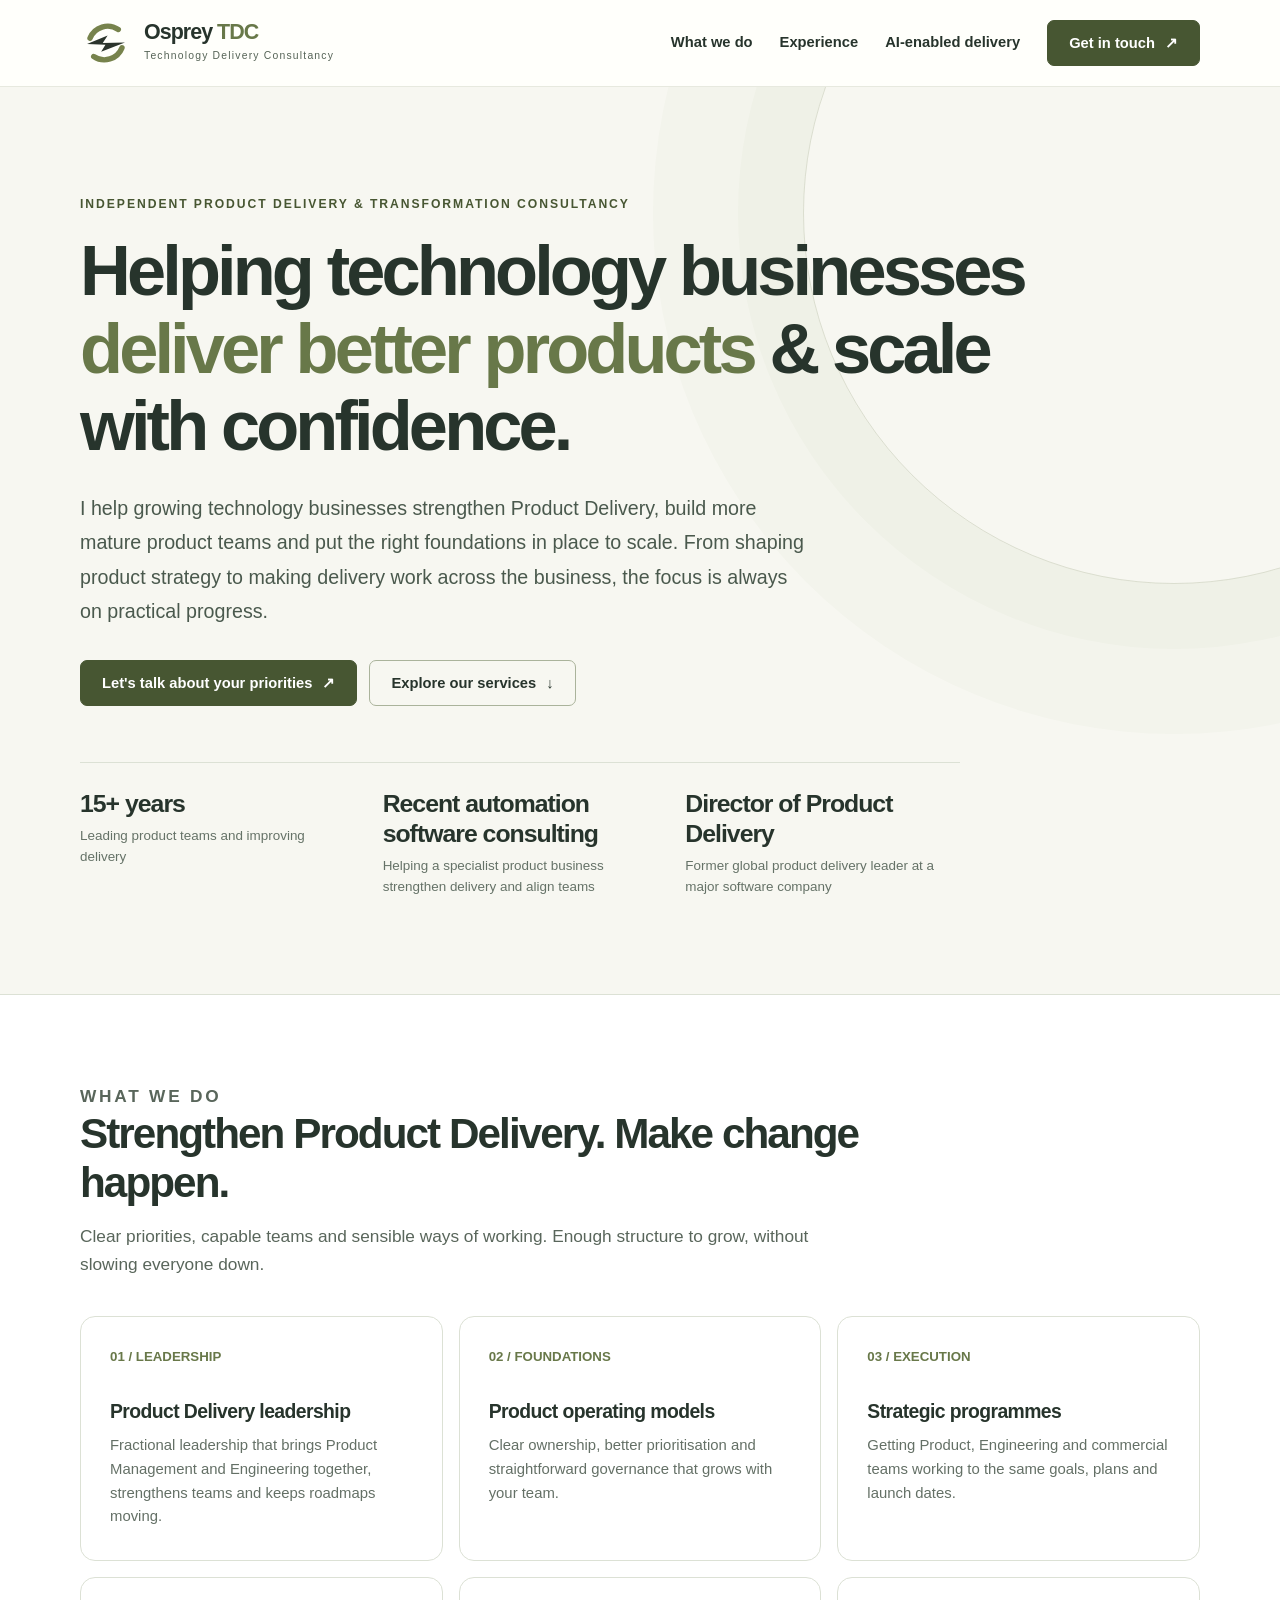
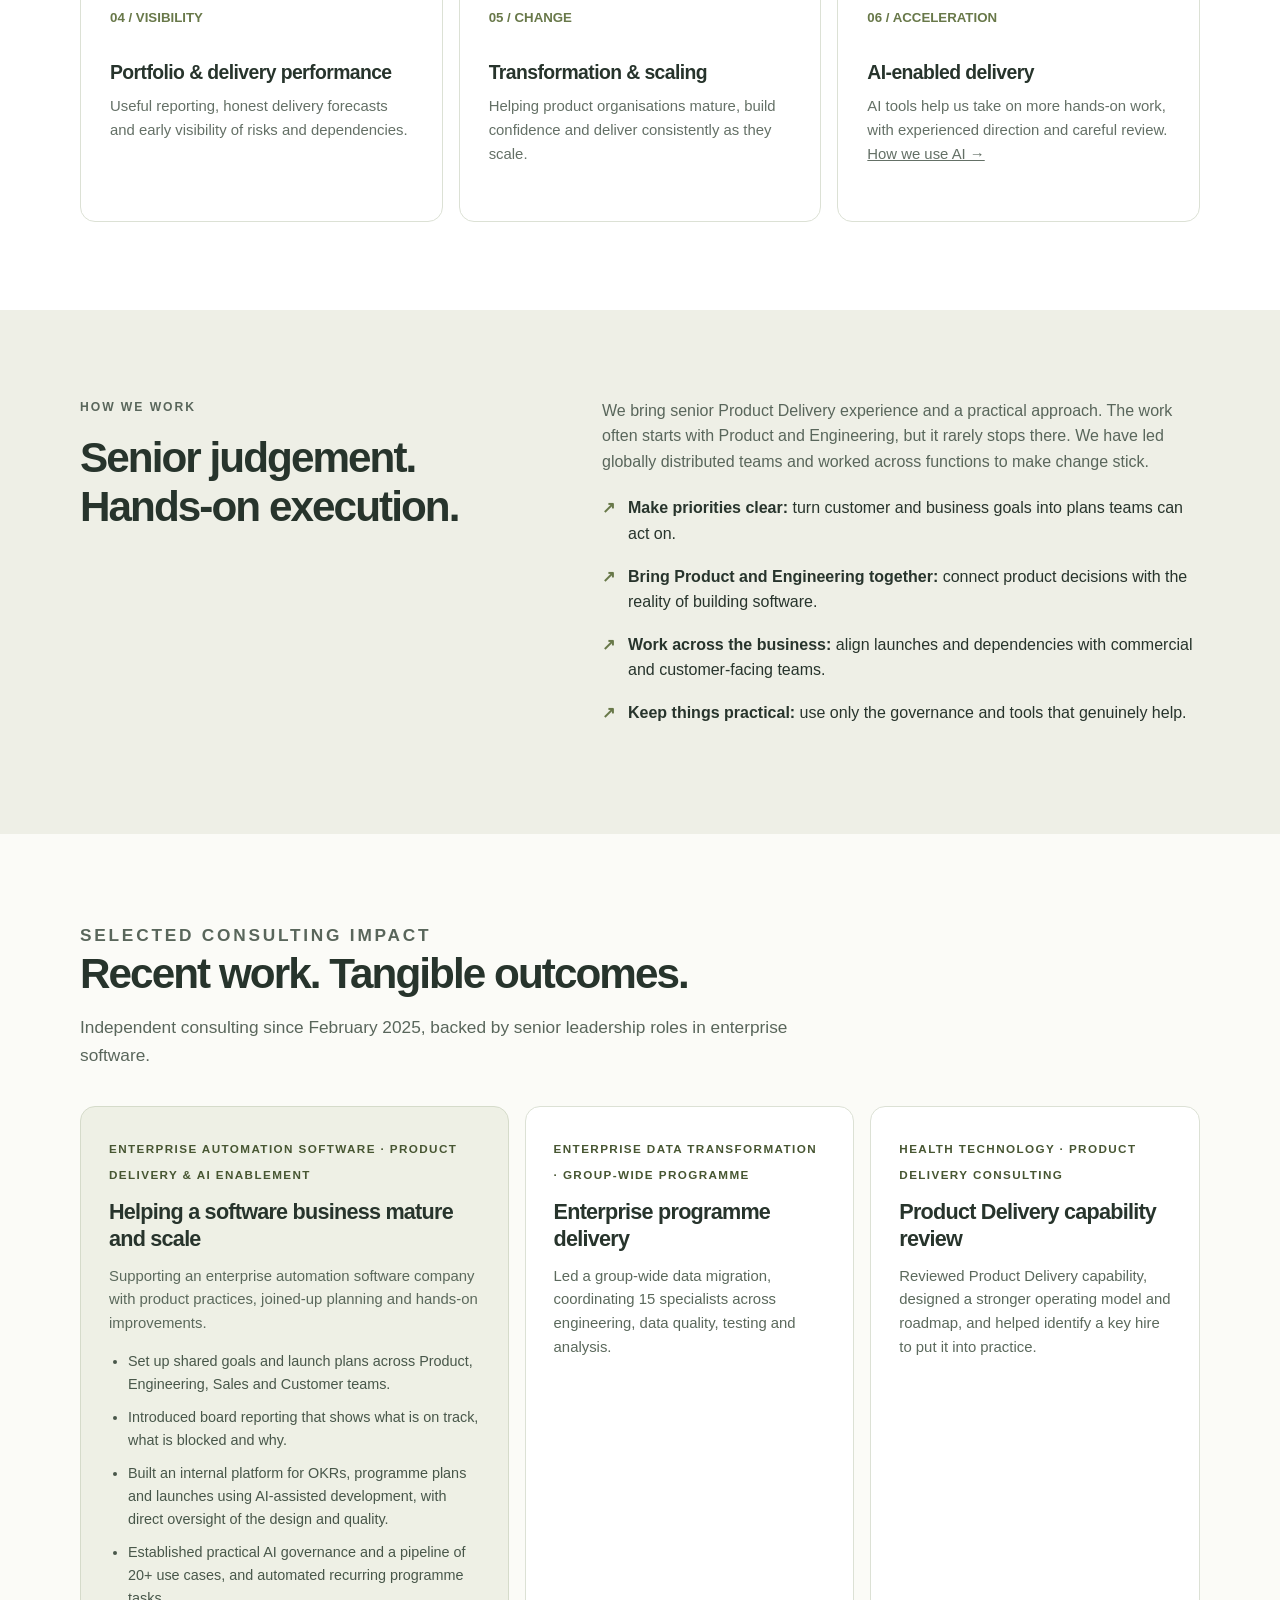
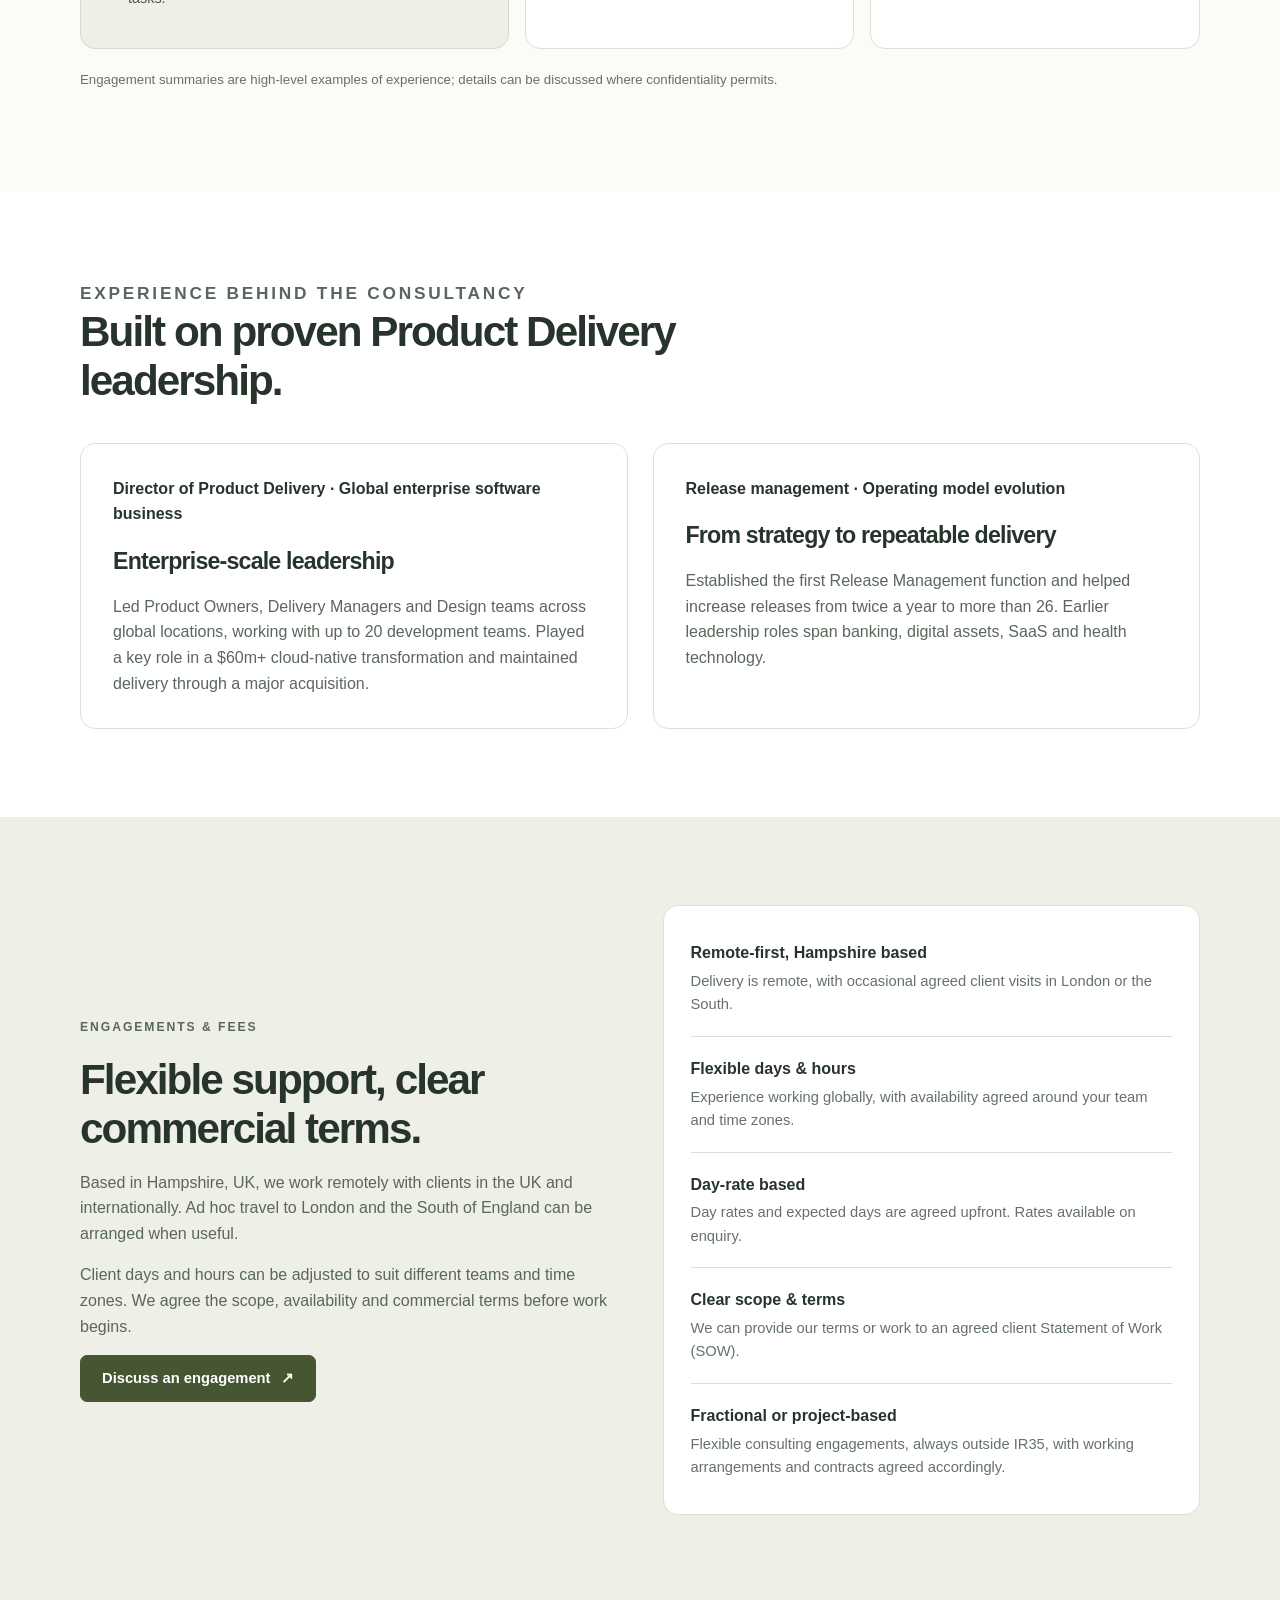
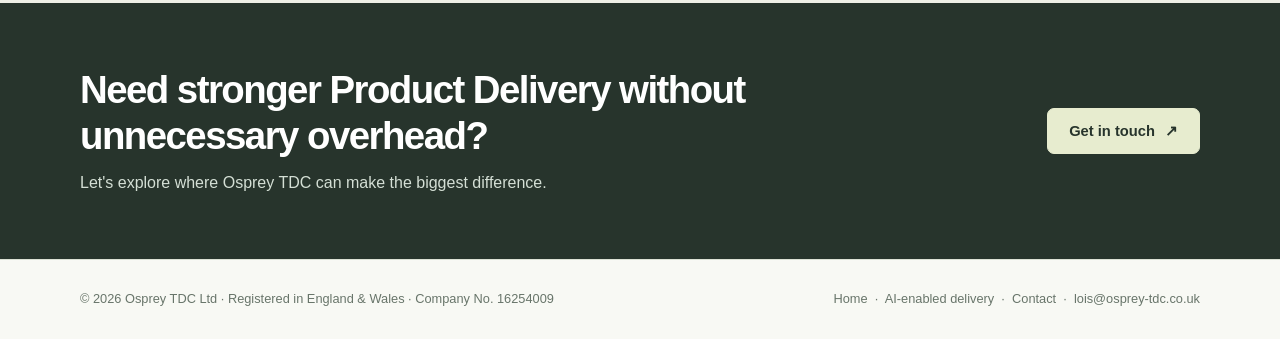
==== commit 5b43095b: "correction to wording" ====
--- a/index.html
+++ b/index.html
@@ -26,7 +26,7 @@
   <h1>Helping technology businesses <span>deliver better products</span> & scale with confidence.</h1>
   <p class="hero-desc">I help growing technology businesses strengthen Product Delivery, build more mature product teams and put the right foundations in place to scale. From shaping product strategy to making delivery work across the business, the focus is always on practical progress.</p>
   <div class="actions"><a class="btn" href="contact.html">Let's talk about your priorities <span aria-hidden="true">↗</span></a><a class="btn secondary" href="#services">Explore our services <span aria-hidden="true">↓</span></a></div>
-  <div class="proof" aria-label="Selected experience"><div><strong>15+ years</strong><small>Leading product teams and improving delivery</small></div><div><strong>Recent SaaS consulting</strong><small>Helping a growing software business mature its product practices and align teams</small></div><div><strong>Director of Product Delivery</strong><small>Former global product delivery leader at a major software company</small></div></div>
+  <div class="proof" aria-label="Selected experience"><div><strong>15+ years</strong><small>Leading product teams and improving delivery</small></div><div><strong>Recent automation software consulting</strong><small>Helping a specialist product business strengthen delivery and align teams</small></div><div><strong>Director of Product Delivery</strong><small>Former global product delivery leader at a major software company</small></div></div>
 </div></section>
 <section class="section" id="services"><div class="container"><div class="section-heading"><p class="eyebrow">What we do</p><h2>Strengthen Product Delivery. Make change happen.</h2><p>Clear priorities, capable teams and sensible ways of working. Enough structure to grow, without slowing everyone down.</p></div>
 <div class="services">
@@ -40,7 +40,7 @@
 <section class="section olive-wash"><div class="container split"><div><p class="eyebrow">How we work</p><h2>Senior judgement. Hands-on execution.</h2></div><div><p>We bring senior Product Delivery experience and a practical approach. The work often starts with Product and Engineering, but it rarely stops there. We have led globally distributed teams and worked across functions to make change stick.</p><ul class="checks"><li><strong>Make priorities clear:</strong> turn customer and business goals into plans teams can act on.</li><li><strong>Bring Product and Engineering together:</strong> connect product decisions with the reality of building software.</li><li><strong>Work across the business:</strong> align launches and dependencies with commercial and customer-facing teams.</li><li><strong>Keep things practical:</strong> use only the governance and tools that genuinely help.</li></ul></div></div></section>
 <section class="section light" id="experience"><div class="container"><div class="section-heading"><p class="eyebrow">Selected consulting impact</p><h2>Recent work. Tangible outcomes.</h2><p>Independent consulting since February 2025, backed by senior leadership roles in enterprise software.</p></div>
 <div class="work">
-  <article class="work-card feature"><span class="meta">B2B SaaS · Product Delivery & AI-enabled transformation</span><h3>Helping a SaaS business mature and scale</h3><p>Supporting a growing software company with product practices, joined-up planning and hands-on improvements.</p><ul><li>Set up shared goals and launch plans across Product, Engineering, Sales and Customer teams.</li><li>Introduced board reporting that shows what is on track, what is blocked and why.</li><li>Built an internal platform for OKRs, programme plans and launches using AI-assisted development, with direct oversight of the design and quality.</li><li>Established practical AI governance and a pipeline of 20+ use cases, and automated recurring programme tasks.</li></ul></article>
+  <article class="work-card feature"><span class="meta">Enterprise automation software · Product Delivery & AI enablement</span><h3>Helping a software business mature and scale</h3><p>Supporting an enterprise automation software company with product practices, joined-up planning and hands-on improvements.</p><ul><li>Set up shared goals and launch plans across Product, Engineering, Sales and Customer teams.</li><li>Introduced board reporting that shows what is on track, what is blocked and why.</li><li>Built an internal platform for OKRs, programme plans and launches using AI-assisted development, with direct oversight of the design and quality.</li><li>Established practical AI governance and a pipeline of 20+ use cases, and automated recurring programme tasks.</li></ul></article>
   <article class="work-card"><span class="meta">Enterprise data transformation · Group-wide programme</span><h3>Enterprise programme delivery</h3><p>Led a group-wide data migration, coordinating 15 specialists across engineering, data quality, testing and analysis.</p></article>
   <article class="work-card"><span class="meta">Health technology · Product Delivery consulting</span><h3>Product Delivery capability review</h3><p>Reviewed Product Delivery capability, designed a stronger operating model and roadmap, and helped identify a key hire to put it into practice.</p></article>
 </div><p class="small" style="color:var(--muted);margin-top:20px">Engagement summaries are high-level examples of experience; details can be discussed where confidentiality permits.</p></div></section>
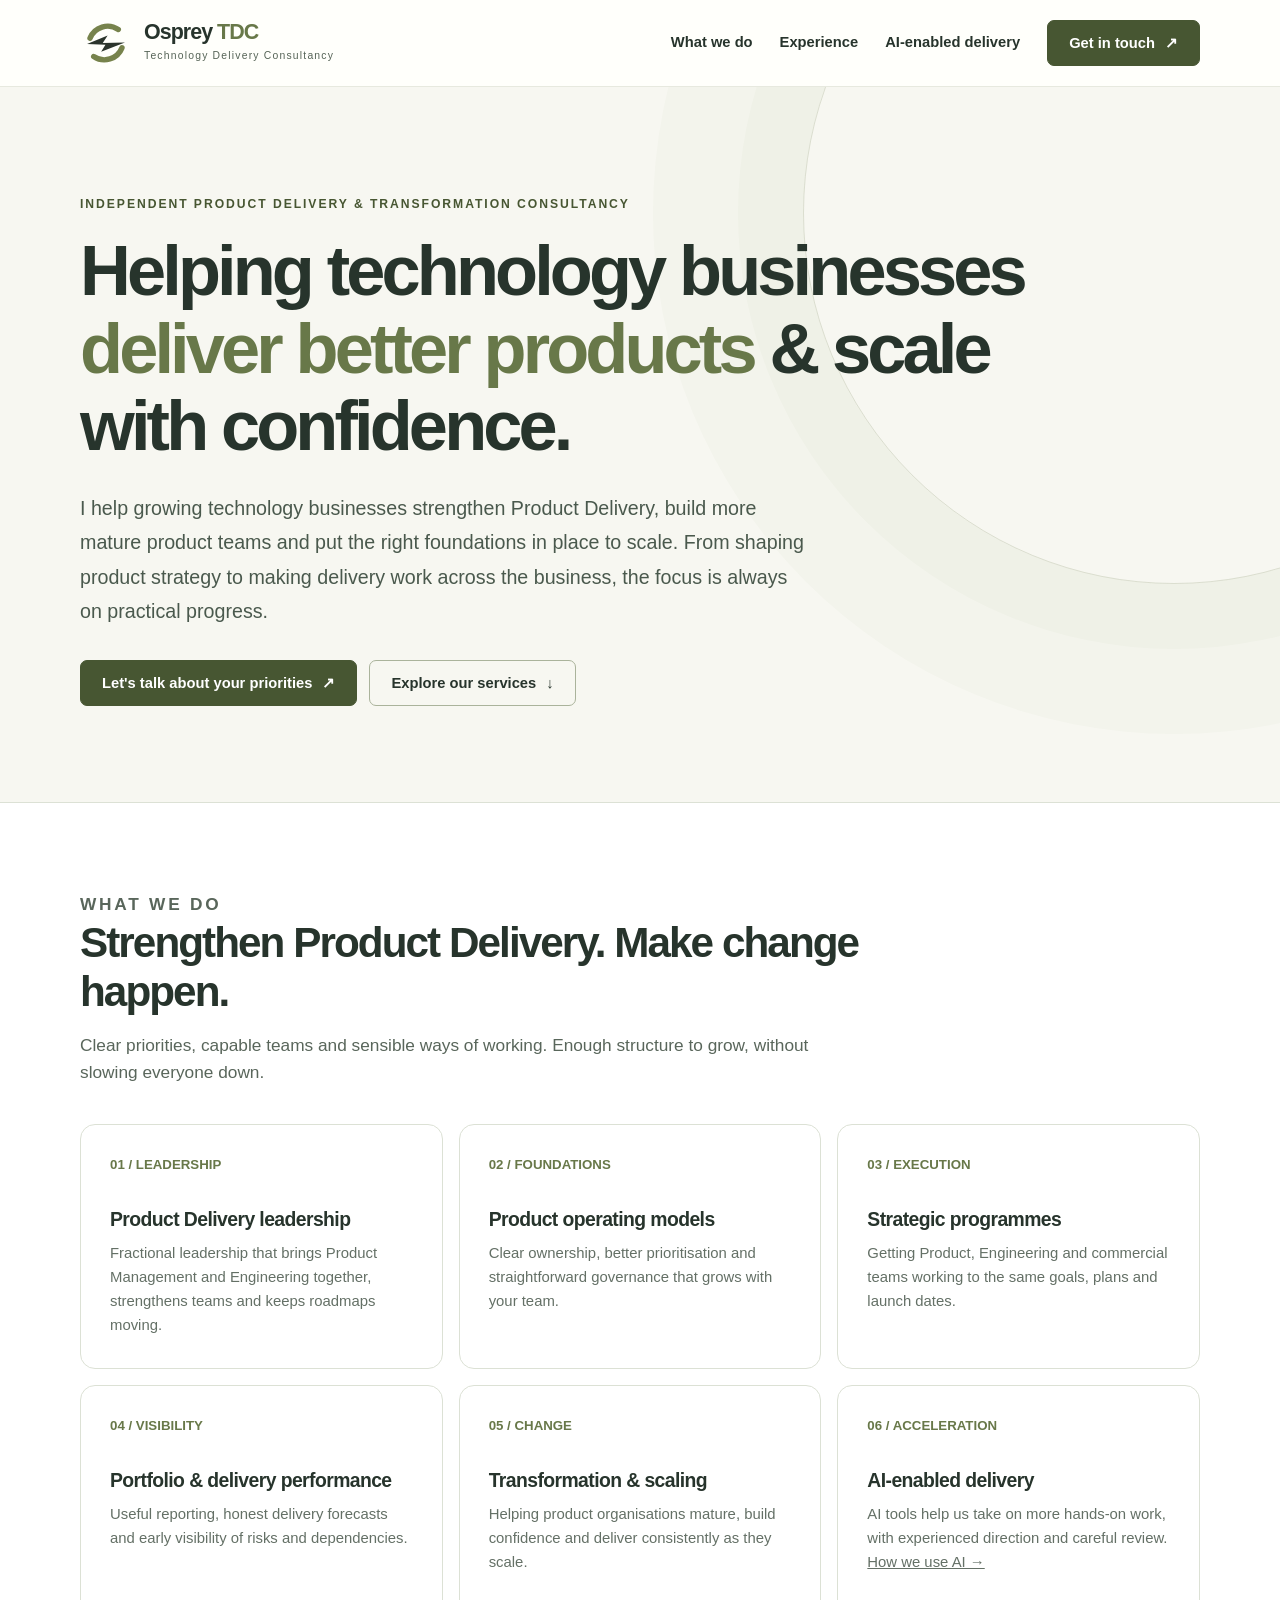
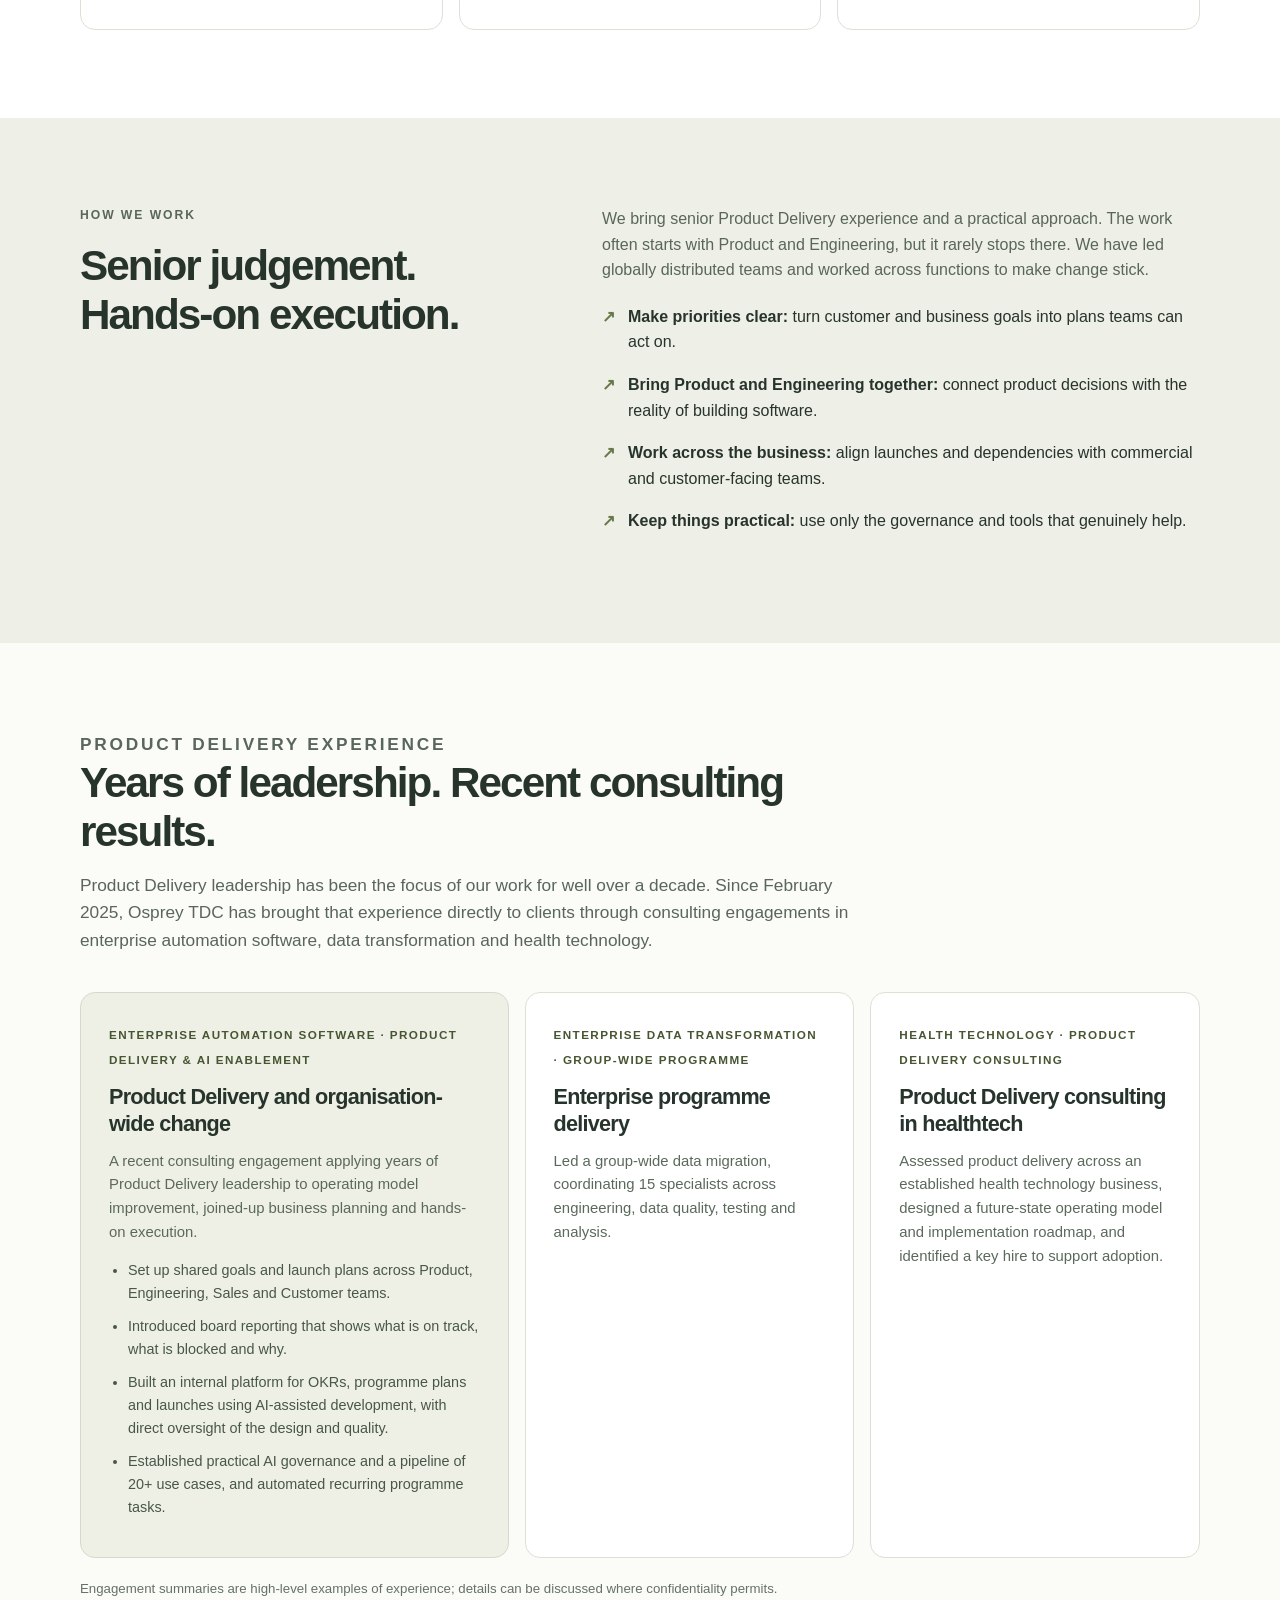
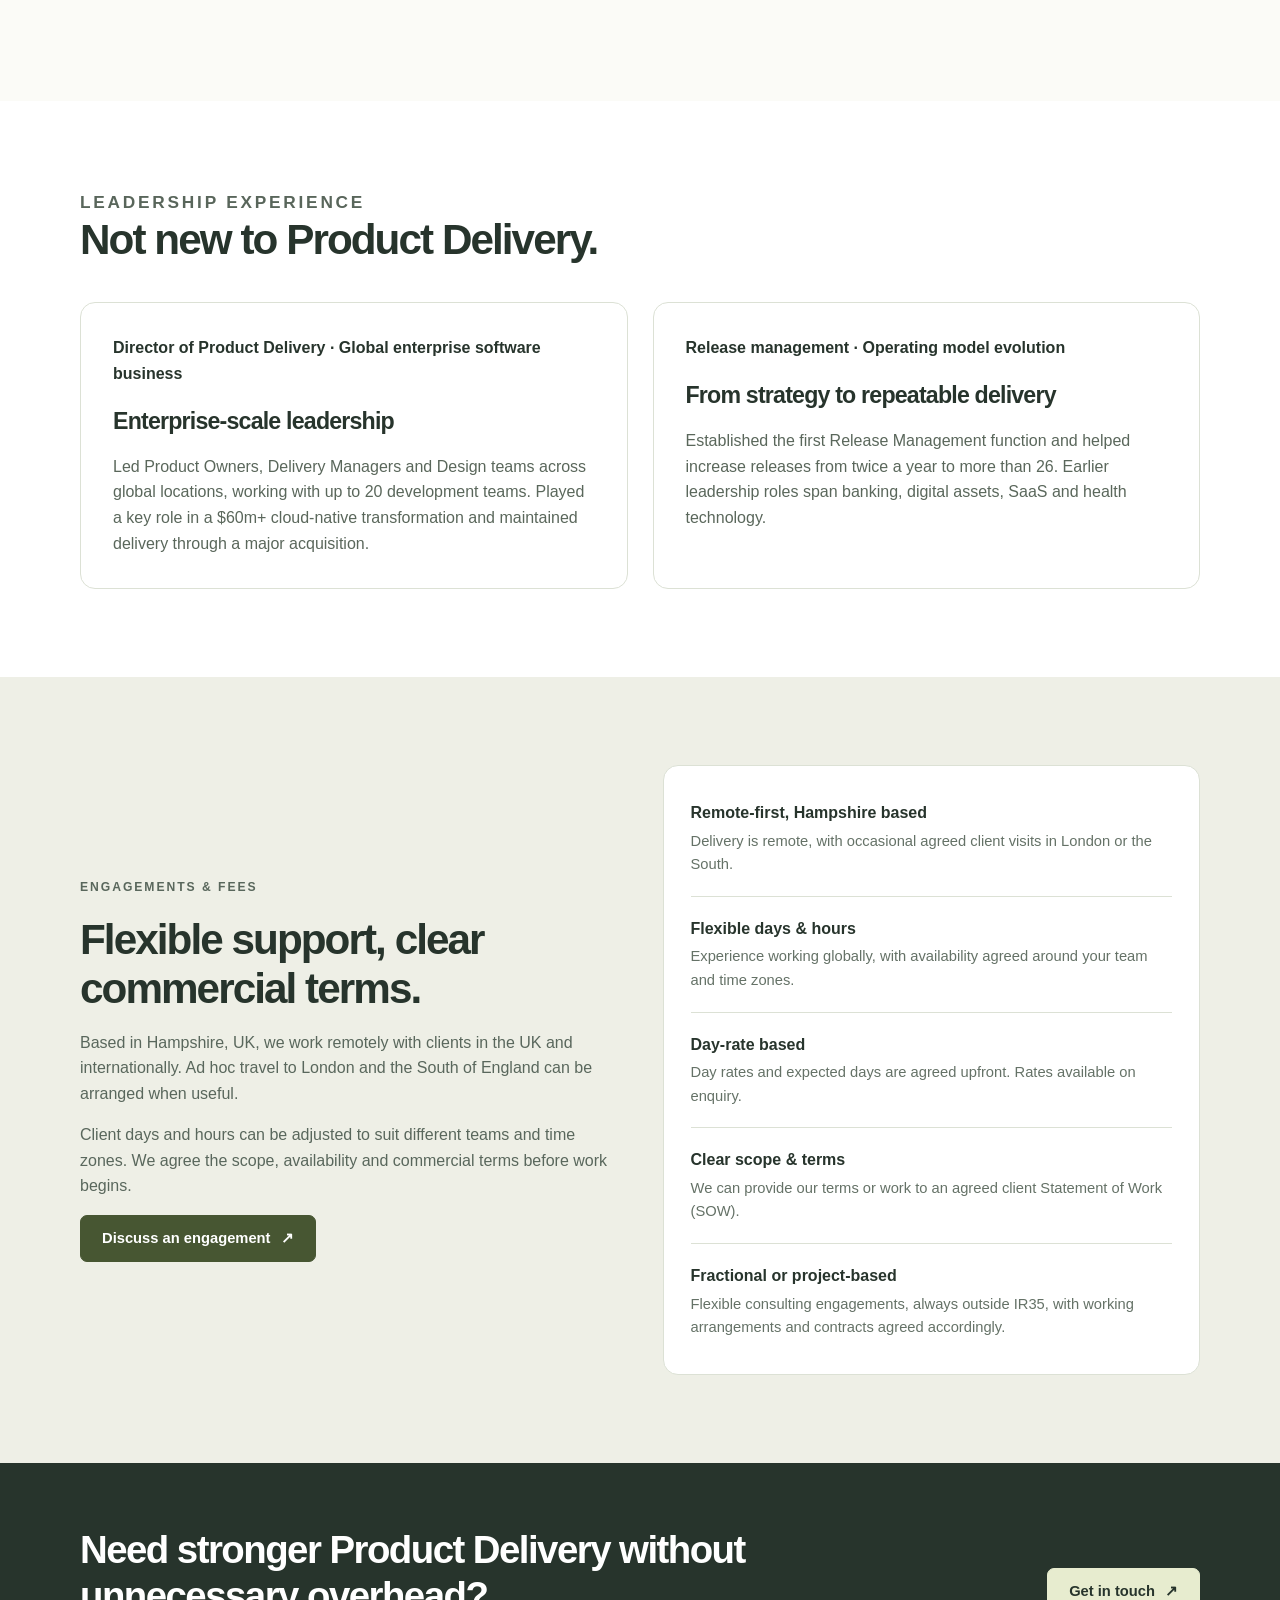
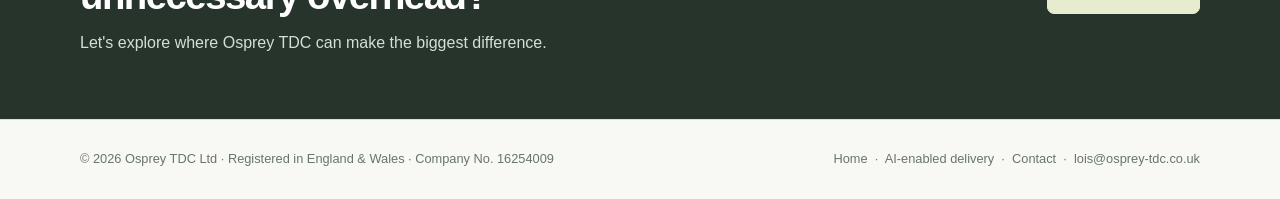
==== commit 51538b3f: "refinement" ====
--- a/index.html
+++ b/index.html
@@ -26,7 +26,6 @@
   <h1>Helping technology businesses <span>deliver better products</span> & scale with confidence.</h1>
   <p class="hero-desc">I help growing technology businesses strengthen Product Delivery, build more mature product teams and put the right foundations in place to scale. From shaping product strategy to making delivery work across the business, the focus is always on practical progress.</p>
   <div class="actions"><a class="btn" href="contact.html">Let's talk about your priorities <span aria-hidden="true">↗</span></a><a class="btn secondary" href="#services">Explore our services <span aria-hidden="true">↓</span></a></div>
-  <div class="proof" aria-label="Selected experience"><div><strong>15+ years</strong><small>Leading product teams and improving delivery</small></div><div><strong>Recent automation software consulting</strong><small>Helping a specialist product business strengthen delivery and align teams</small></div><div><strong>Director of Product Delivery</strong><small>Former global product delivery leader at a major software company</small></div></div>
 </div></section>
 <section class="section" id="services"><div class="container"><div class="section-heading"><p class="eyebrow">What we do</p><h2>Strengthen Product Delivery. Make change happen.</h2><p>Clear priorities, capable teams and sensible ways of working. Enough structure to grow, without slowing everyone down.</p></div>
 <div class="services">
@@ -38,13 +37,13 @@
   <article class="service"><span class="number">06 / ACCELERATION</span><h3>AI-enabled delivery</h3><p>AI tools help us take on more hands-on work, with experienced direction and careful review. <a href="ai.html">How we use AI →</a></p></article>
 </div></div></section>
 <section class="section olive-wash"><div class="container split"><div><p class="eyebrow">How we work</p><h2>Senior judgement. Hands-on execution.</h2></div><div><p>We bring senior Product Delivery experience and a practical approach. The work often starts with Product and Engineering, but it rarely stops there. We have led globally distributed teams and worked across functions to make change stick.</p><ul class="checks"><li><strong>Make priorities clear:</strong> turn customer and business goals into plans teams can act on.</li><li><strong>Bring Product and Engineering together:</strong> connect product decisions with the reality of building software.</li><li><strong>Work across the business:</strong> align launches and dependencies with commercial and customer-facing teams.</li><li><strong>Keep things practical:</strong> use only the governance and tools that genuinely help.</li></ul></div></div></section>
-<section class="section light" id="experience"><div class="container"><div class="section-heading"><p class="eyebrow">Selected consulting impact</p><h2>Recent work. Tangible outcomes.</h2><p>Independent consulting since February 2025, backed by senior leadership roles in enterprise software.</p></div>
+<section class="section light" id="experience"><div class="container"><div class="section-heading"><p class="eyebrow">Product Delivery experience</p><h2>Years of leadership. Recent consulting results.</h2><p>Product Delivery leadership has been the focus of our work for well over a decade. Since February 2025, Osprey TDC has brought that experience directly to clients through consulting engagements in enterprise automation software, data transformation and health technology.</p></div>
 <div class="work">
-  <article class="work-card feature"><span class="meta">Enterprise automation software · Product Delivery & AI enablement</span><h3>Helping a software business mature and scale</h3><p>Supporting an enterprise automation software company with product practices, joined-up planning and hands-on improvements.</p><ul><li>Set up shared goals and launch plans across Product, Engineering, Sales and Customer teams.</li><li>Introduced board reporting that shows what is on track, what is blocked and why.</li><li>Built an internal platform for OKRs, programme plans and launches using AI-assisted development, with direct oversight of the design and quality.</li><li>Established practical AI governance and a pipeline of 20+ use cases, and automated recurring programme tasks.</li></ul></article>
+  <article class="work-card feature"><span class="meta">Enterprise automation software · Product Delivery & AI enablement</span><h3>Product Delivery and organisation-wide change</h3><p>A recent consulting engagement applying years of Product Delivery leadership to operating model improvement, joined-up business planning and hands-on execution.</p><ul><li>Set up shared goals and launch plans across Product, Engineering, Sales and Customer teams.</li><li>Introduced board reporting that shows what is on track, what is blocked and why.</li><li>Built an internal platform for OKRs, programme plans and launches using AI-assisted development, with direct oversight of the design and quality.</li><li>Established practical AI governance and a pipeline of 20+ use cases, and automated recurring programme tasks.</li></ul></article>
   <article class="work-card"><span class="meta">Enterprise data transformation · Group-wide programme</span><h3>Enterprise programme delivery</h3><p>Led a group-wide data migration, coordinating 15 specialists across engineering, data quality, testing and analysis.</p></article>
-  <article class="work-card"><span class="meta">Health technology · Product Delivery consulting</span><h3>Product Delivery capability review</h3><p>Reviewed Product Delivery capability, designed a stronger operating model and roadmap, and helped identify a key hire to put it into practice.</p></article>
+  <article class="work-card"><span class="meta">Health technology · Product Delivery consulting</span><h3>Product Delivery consulting in healthtech</h3><p>Assessed product delivery across an established health technology business, designed a future-state operating model and implementation roadmap, and identified a key hire to support adoption.</p></article>
 </div><p class="small" style="color:var(--muted);margin-top:20px">Engagement summaries are high-level examples of experience; details can be discussed where confidentiality permits.</p></div></section>
-<section class="section"><div class="container"><div class="section-heading"><p class="eyebrow">Experience behind the consultancy</p><h2>Built on proven Product Delivery leadership.</h2></div><div class="credentials">
+<section class="section"><div class="container"><div class="section-heading"><p class="eyebrow">Leadership experience</p><h2>Not new to Product Delivery.</h2></div><div class="credentials">
   <div class="panel"><p class="fact">Director of Product Delivery · Global enterprise software business</p><h3>Enterprise-scale leadership</h3><p>Led Product Owners, Delivery Managers and Design teams across global locations, working with up to 20 development teams. Played a key role in a $60m+ cloud-native transformation and maintained delivery through a major acquisition.</p></div>
   <div class="panel"><p class="fact">Release management · Operating model evolution</p><h3>From strategy to repeatable delivery</h3><p>Established the first Release Management function and helped increase releases from twice a year to more than 26. Earlier leadership roles span banking, digital assets, SaaS and health technology.</p></div>
 </div></div></section>
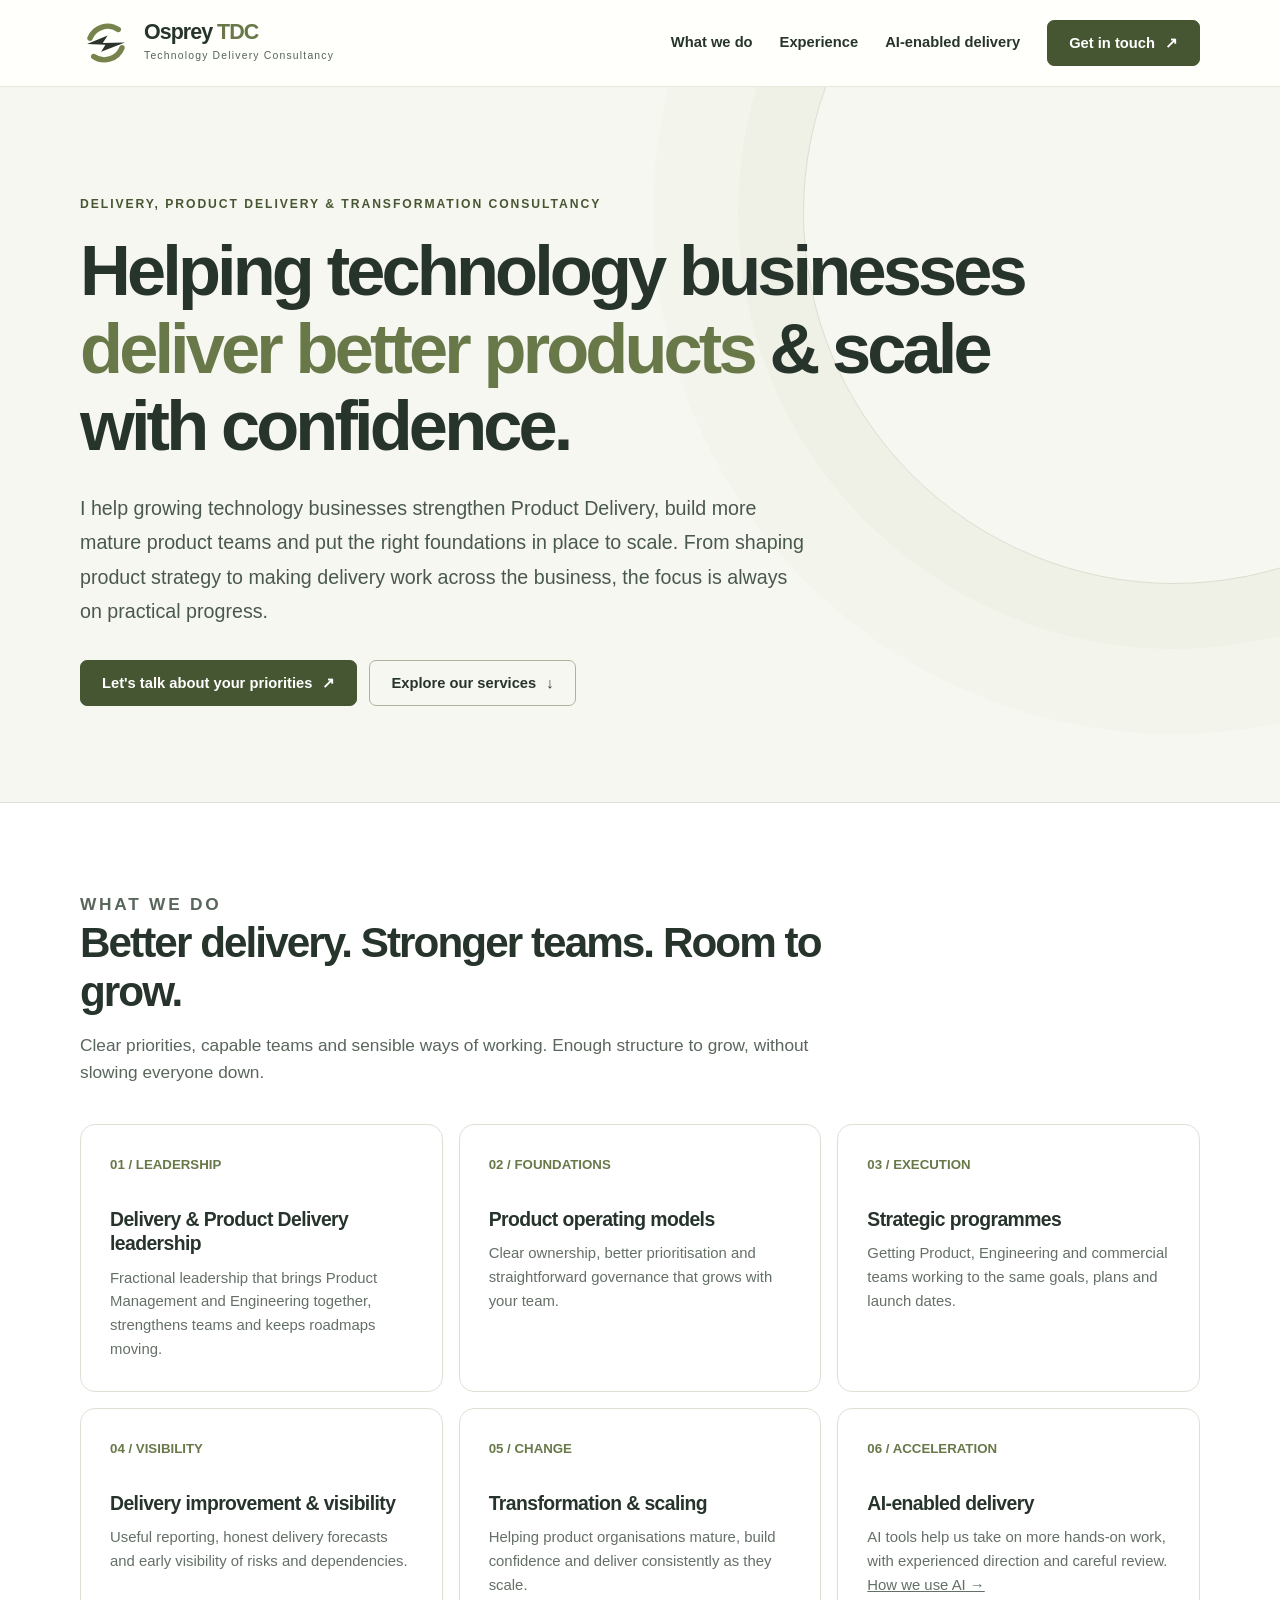
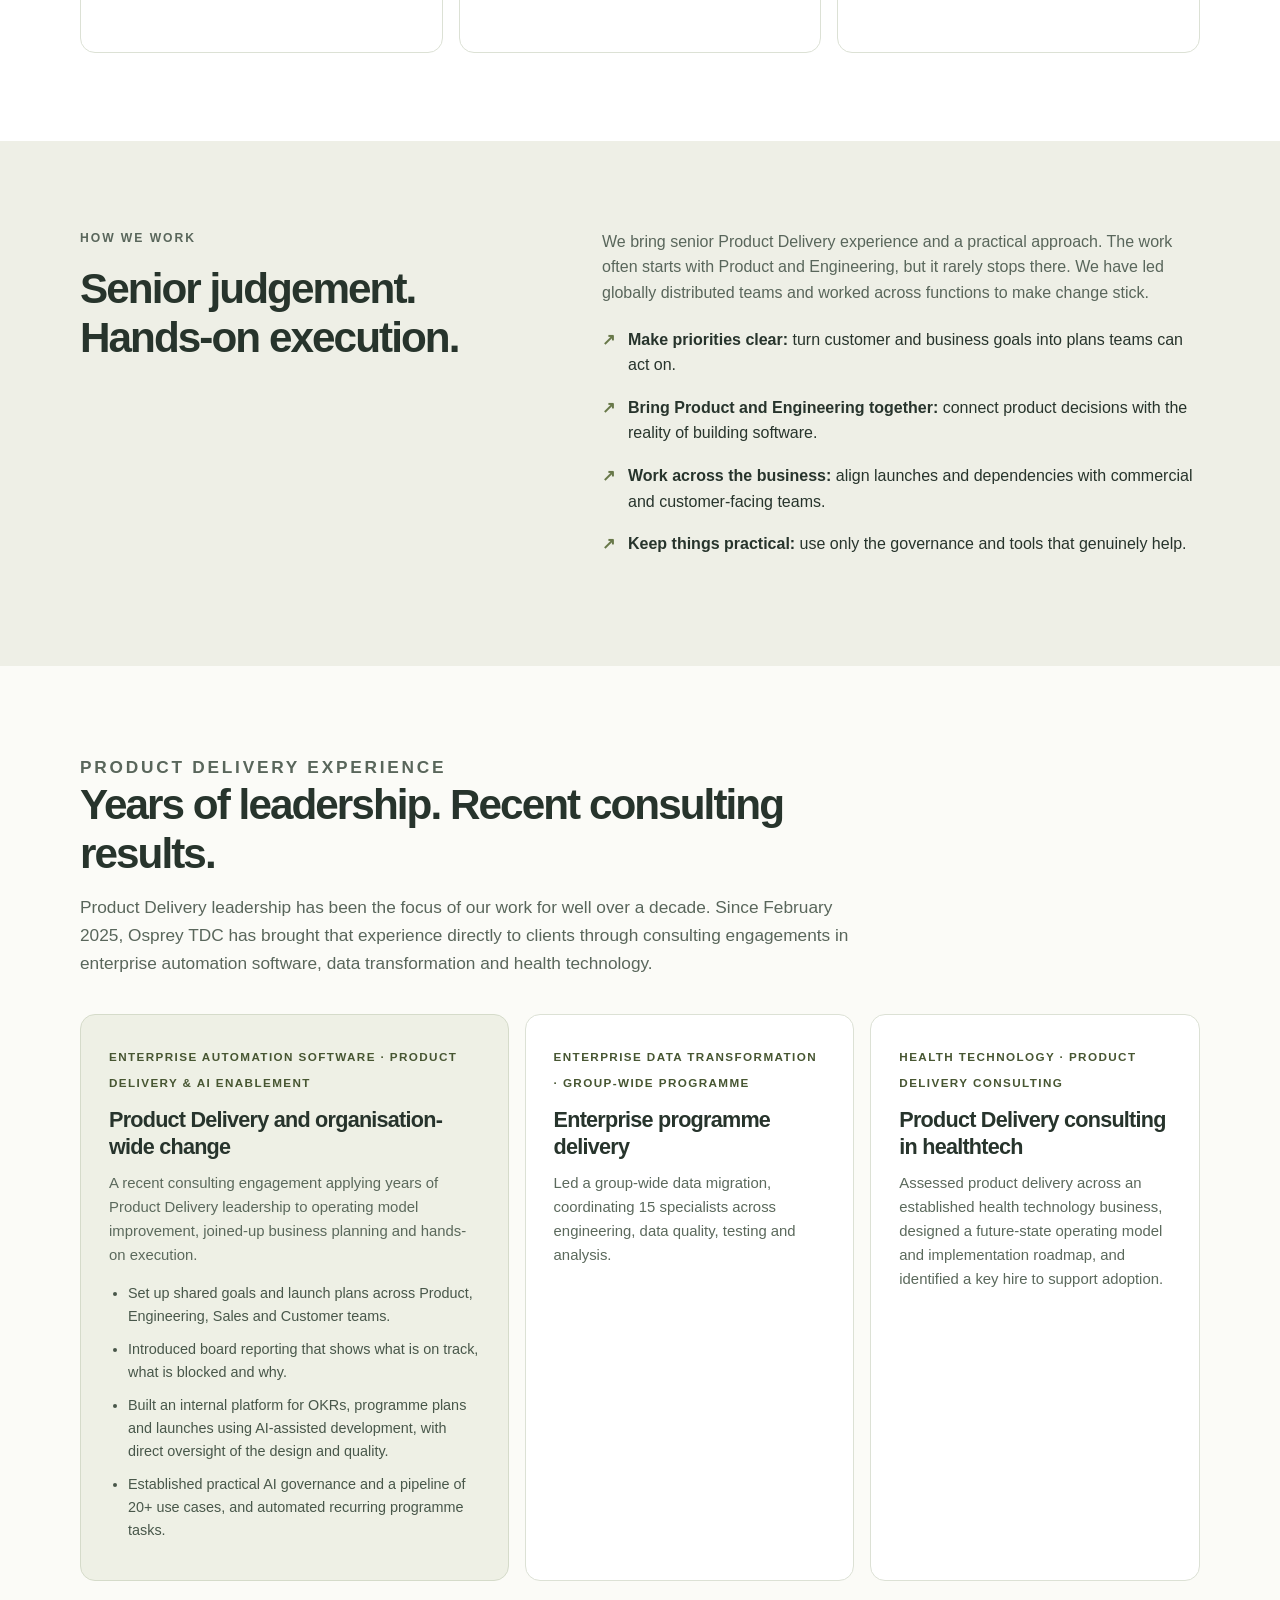
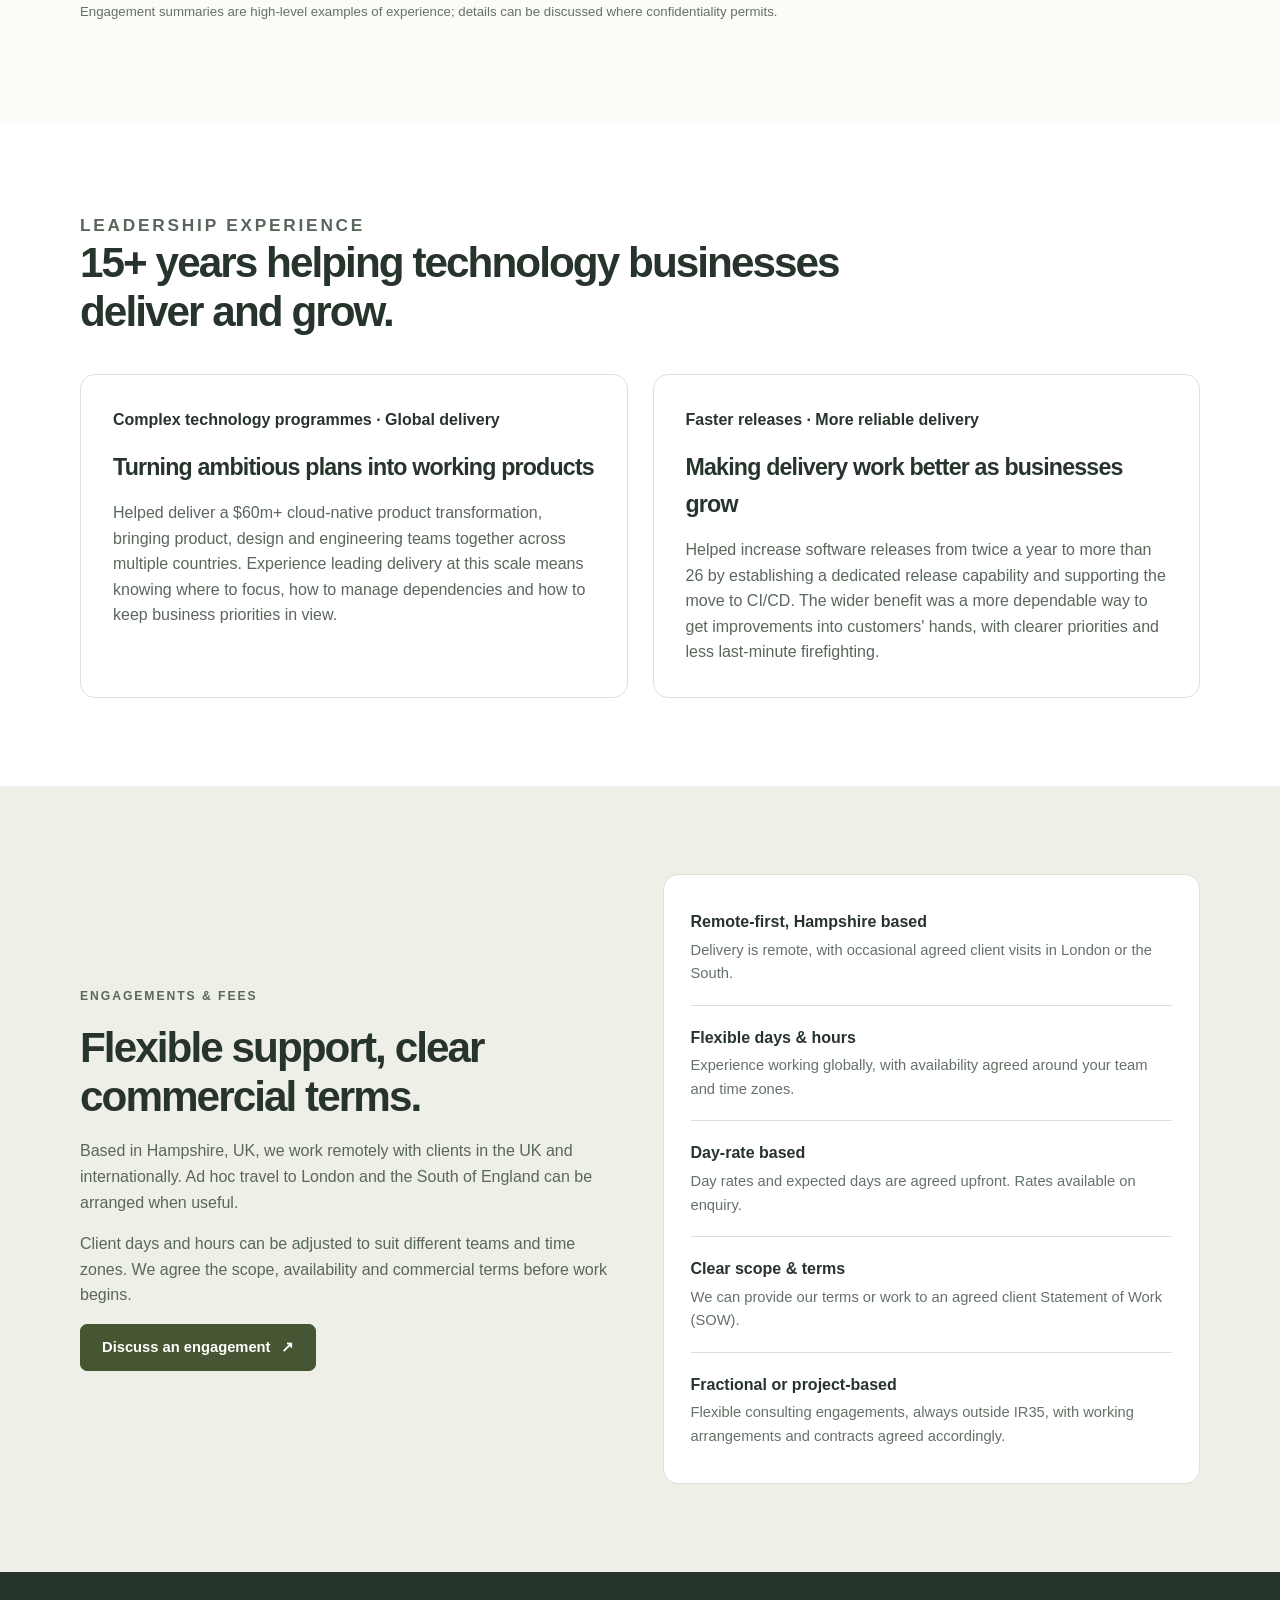
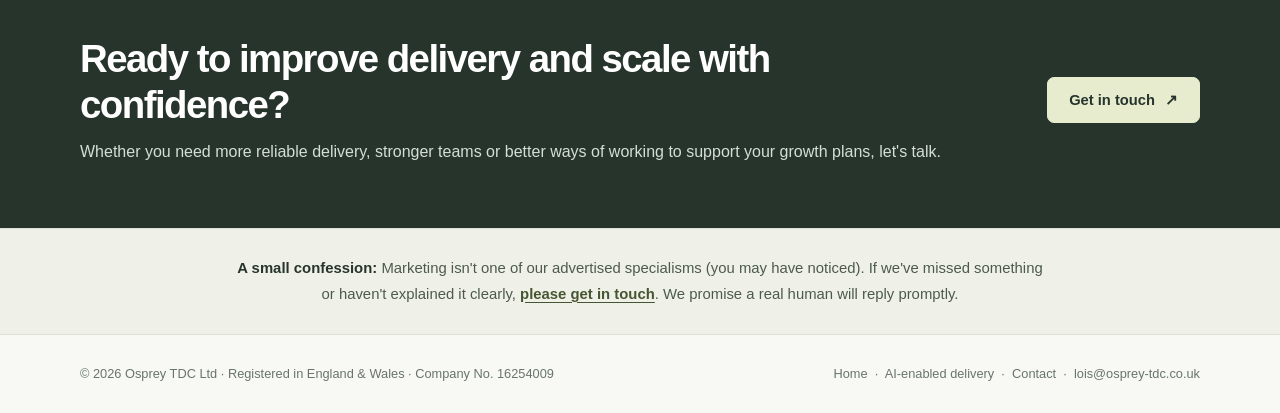
==== commit 54ed9518: "SEO + content changes" ====
--- a/index.html
+++ b/index.html
@@ -3,16 +3,20 @@
 <head>
   <meta charset="utf-8">
   <meta name="viewport" content="width=device-width, initial-scale=1">
-  <title>Osprey TDC | Product Delivery & Transformation Consultancy</title>
-  <meta name="description" content="Independent Product Delivery and transformation consultancy. Helping technology businesses deliver better products and scale with confidence.">
+  <title>Delivery & Product Delivery Consulting | Osprey TDC</title>
+  <meta name="description" content="Delivery consulting and Product Delivery leadership for growing tech businesses. Fractional delivery support, better ways of working and help scaling teams.">
   <meta name="theme-color" content="#f7f7f1">
   <link rel="canonical" href="https://osprey-tdc.co.uk/">
   <link rel="icon" type="image/svg+xml" href="favicon.svg">
   <link rel="stylesheet" href="styles.css">
+
   <meta property="og:type" content="website">
-  <meta property="og:title" content="Osprey TDC | Technology Delivery Consultancy">
-  <meta property="og:description" content="Helping technology businesses deliver better products & scale with confidence.">
+  <meta property="og:site_name" content="Osprey TDC">
+  <meta property="og:title" content="Delivery & Product Delivery Consulting | Osprey TDC">
+  <meta property="og:description" content="Delivery consulting and Product Delivery leadership for growing tech businesses. Fractional delivery support, better ways of working and help scaling teams.">
   <meta property="og:url" content="https://osprey-tdc.co.uk/">
+  <meta name="twitter:card" content="summary">
+  <script type="application/ld+json">{"@context":"https://schema.org","@type":"Organization","name":"Osprey TDC Ltd","legalName":"Osprey TDC Ltd","url":"https://osprey-tdc.co.uk/","email":"lois@osprey-tdc.co.uk","description":"Independent consultancy providing delivery leadership, Product Delivery consulting, operating model improvement, transformation and practical AI-enabled execution.","identifier":{"@type":"PropertyValue","propertyID":"UK Companies House","value":"16254009"},"areaServed":"Worldwide","location":{"@type":"Place","address":{"@type":"PostalAddress","addressRegion":"Hampshire","addressCountry":"GB"}}}</script>
 </head>
 <body>
 <a class="skip" href="#main">Skip to content</a>
@@ -22,17 +26,17 @@
 </div></header>
 <main id="main">
 <section class="hero"><div class="container">
-  <p class="eyebrow">Independent Product Delivery & Transformation Consultancy</p>
+  <p class="eyebrow">Delivery, Product Delivery & Transformation Consultancy</p>
   <h1>Helping technology businesses <span>deliver better products</span> & scale with confidence.</h1>
   <p class="hero-desc">I help growing technology businesses strengthen Product Delivery, build more mature product teams and put the right foundations in place to scale. From shaping product strategy to making delivery work across the business, the focus is always on practical progress.</p>
   <div class="actions"><a class="btn" href="contact.html">Let's talk about your priorities <span aria-hidden="true">↗</span></a><a class="btn secondary" href="#services">Explore our services <span aria-hidden="true">↓</span></a></div>
 </div></section>
-<section class="section" id="services"><div class="container"><div class="section-heading"><p class="eyebrow">What we do</p><h2>Strengthen Product Delivery. Make change happen.</h2><p>Clear priorities, capable teams and sensible ways of working. Enough structure to grow, without slowing everyone down.</p></div>
+<section class="section" id="services"><div class="container"><div class="section-heading"><p class="eyebrow">What we do</p><h2>Better delivery. Stronger teams. Room to grow.</h2><p>Clear priorities, capable teams and sensible ways of working. Enough structure to grow, without slowing everyone down.</p></div>
 <div class="services">
-  <article class="service"><span class="number">01 / LEADERSHIP</span><h3>Product Delivery leadership</h3><p>Fractional leadership that brings Product Management and Engineering together, strengthens teams and keeps roadmaps moving.</p></article>
+  <article class="service"><span class="number">01 / LEADERSHIP</span><h3>Delivery & Product Delivery leadership</h3><p>Fractional leadership that brings Product Management and Engineering together, strengthens teams and keeps roadmaps moving.</p></article>
   <article class="service"><span class="number">02 / FOUNDATIONS</span><h3>Product operating models</h3><p>Clear ownership, better prioritisation and straightforward governance that grows with your team.</p></article>
   <article class="service"><span class="number">03 / EXECUTION</span><h3>Strategic programmes</h3><p>Getting Product, Engineering and commercial teams working to the same goals, plans and launch dates.</p></article>
-  <article class="service"><span class="number">04 / VISIBILITY</span><h3>Portfolio & delivery performance</h3><p>Useful reporting, honest delivery forecasts and early visibility of risks and dependencies.</p></article>
+  <article class="service"><span class="number">04 / VISIBILITY</span><h3>Delivery improvement & visibility</h3><p>Useful reporting, honest delivery forecasts and early visibility of risks and dependencies.</p></article>
   <article class="service"><span class="number">05 / CHANGE</span><h3>Transformation & scaling</h3><p>Helping product organisations mature, build confidence and deliver consistently as they scale.</p></article>
   <article class="service"><span class="number">06 / ACCELERATION</span><h3>AI-enabled delivery</h3><p>AI tools help us take on more hands-on work, with experienced direction and careful review. <a href="ai.html">How we use AI →</a></p></article>
 </div></div></section>
@@ -43,9 +47,9 @@
   <article class="work-card"><span class="meta">Enterprise data transformation · Group-wide programme</span><h3>Enterprise programme delivery</h3><p>Led a group-wide data migration, coordinating 15 specialists across engineering, data quality, testing and analysis.</p></article>
   <article class="work-card"><span class="meta">Health technology · Product Delivery consulting</span><h3>Product Delivery consulting in healthtech</h3><p>Assessed product delivery across an established health technology business, designed a future-state operating model and implementation roadmap, and identified a key hire to support adoption.</p></article>
 </div><p class="small" style="color:var(--muted);margin-top:20px">Engagement summaries are high-level examples of experience; details can be discussed where confidentiality permits.</p></div></section>
-<section class="section"><div class="container"><div class="section-heading"><p class="eyebrow">Leadership experience</p><h2>Not new to Product Delivery.</h2></div><div class="credentials">
-  <div class="panel"><p class="fact">Director of Product Delivery · Global enterprise software business</p><h3>Enterprise-scale leadership</h3><p>Led Product Owners, Delivery Managers and Design teams across global locations, working with up to 20 development teams. Played a key role in a $60m+ cloud-native transformation and maintained delivery through a major acquisition.</p></div>
-  <div class="panel"><p class="fact">Release management · Operating model evolution</p><h3>From strategy to repeatable delivery</h3><p>Established the first Release Management function and helped increase releases from twice a year to more than 26. Earlier leadership roles span banking, digital assets, SaaS and health technology.</p></div>
+<section class="section"><div class="container"><div class="section-heading"><p class="eyebrow">Leadership experience</p><h2>15+ years helping technology businesses deliver and grow.</h2></div><div class="credentials">
+  <div class="panel"><p class="fact">Complex technology programmes · Global delivery</p><h3>Turning ambitious plans into working products</h3><p>Helped deliver a $60m+ cloud-native product transformation, bringing product, design and engineering teams together across multiple countries. Experience leading delivery at this scale means knowing where to focus, how to manage dependencies and how to keep business priorities in view.</p></div>
+  <div class="panel"><p class="fact">Faster releases · More reliable delivery</p><h3>Making delivery work better as businesses grow</h3><p>Helped increase software releases from twice a year to more than 26 by establishing a dedicated release capability and supporting the move to CI/CD. The wider benefit was a more dependable way to get improvements into customers' hands, with clearer priorities and less last-minute firefighting.</p></div>
 </div></div></section>
 <section class="section olive-wash" id="engagements"><div class="container engagement"><div><p class="eyebrow">Engagements & fees</p><h2>Flexible support, clear commercial terms.</h2><p>Based in Hampshire, UK, we work remotely with clients in the UK and internationally. Ad hoc travel to London and the South of England can be arranged when useful.</p><p>Client days and hours can be adjusted to suit different teams and time zones. We agree the scope, availability and commercial terms before work begins.</p><a class="btn" href="contact.html">Discuss an engagement <span aria-hidden="true">↗</span></a></div><div class="terms">
 <div class="term"><strong>Remote-first, Hampshire based</strong><span>Delivery is remote, with occasional agreed client visits in London or the South.</span></div>
@@ -54,7 +58,8 @@
 <div class="term"><strong>Clear scope & terms</strong><span>We can provide our terms or work to an agreed client Statement of Work (SOW).</span></div>
 <div class="term"><strong>Fractional or project-based</strong><span>Flexible consulting engagements, always outside IR35, with working arrangements and contracts agreed accordingly.</span></div>
 </div></div></section>
-<section class="cta"><div class="container cta-inner"><div><h2>Need stronger Product Delivery without unnecessary overhead?</h2><p>Let's explore where Osprey TDC can make the biggest difference.</p></div><a class="btn" href="contact.html">Get in touch <span aria-hidden="true">↗</span></a></div></section>
+<section class="cta"><div class="container cta-inner"><div><h2>Ready to improve delivery and scale with confidence?</h2><p>Whether you need more reliable delivery, stronger teams or better ways of working to support your growth plans, let's talk.</p></div><a class="btn" href="contact.html">Get in touch <span aria-hidden="true">↗</span></a></div></section>
 </main>
+<aside class="human-note" aria-label="A note from Osprey TDC"><div class="container"><p><strong>A small confession:</strong> Marketing isn't one of our advertised specialisms (you may have noticed). If we've missed something or haven't explained it clearly, <a href="contact.html">please get in touch</a>. We promise a real human will reply promptly.</p></div></aside>
 <footer class="footer"><div class="container footer-inner"><span>© 2026 Osprey TDC Ltd · Registered in England &amp; Wales · Company No. 16254009</span><span><a href="index.html">Home</a> &nbsp;·&nbsp; <a href="ai.html">AI-enabled delivery</a> &nbsp;·&nbsp; <a href="contact.html">Contact</a> &nbsp;·&nbsp; <a href="mailto:lois@osprey-tdc.co.uk">lois@osprey-tdc.co.uk</a></span></div></footer>
 </body></html>
--- a/styles.css
+++ b/styles.css
@@ -5,3 +5,10 @@
 .ai-hero { padding-bottom: 85px; }
 .ai-hero .hero-desc { max-width: 790px; }
 .nav a[aria-current='page']:not(.btn) { color: var(--olive, #687843); font-weight: 700; }
+
+/* Light-hearted note above the legal footer */
+.human-note{background:#eff1e8;border-top:1px solid var(--line);padding:27px 0}
+.human-note p{max-width:820px;margin:0 auto;text-align:center;color:#4c5a4c;font-size:.93rem;line-height:1.7}
+.human-note strong{color:var(--ink)}
+.human-note a{color:var(--olive-dark);text-underline-offset:3px;font-weight:650}
+@media print{.human-note{display:none}}
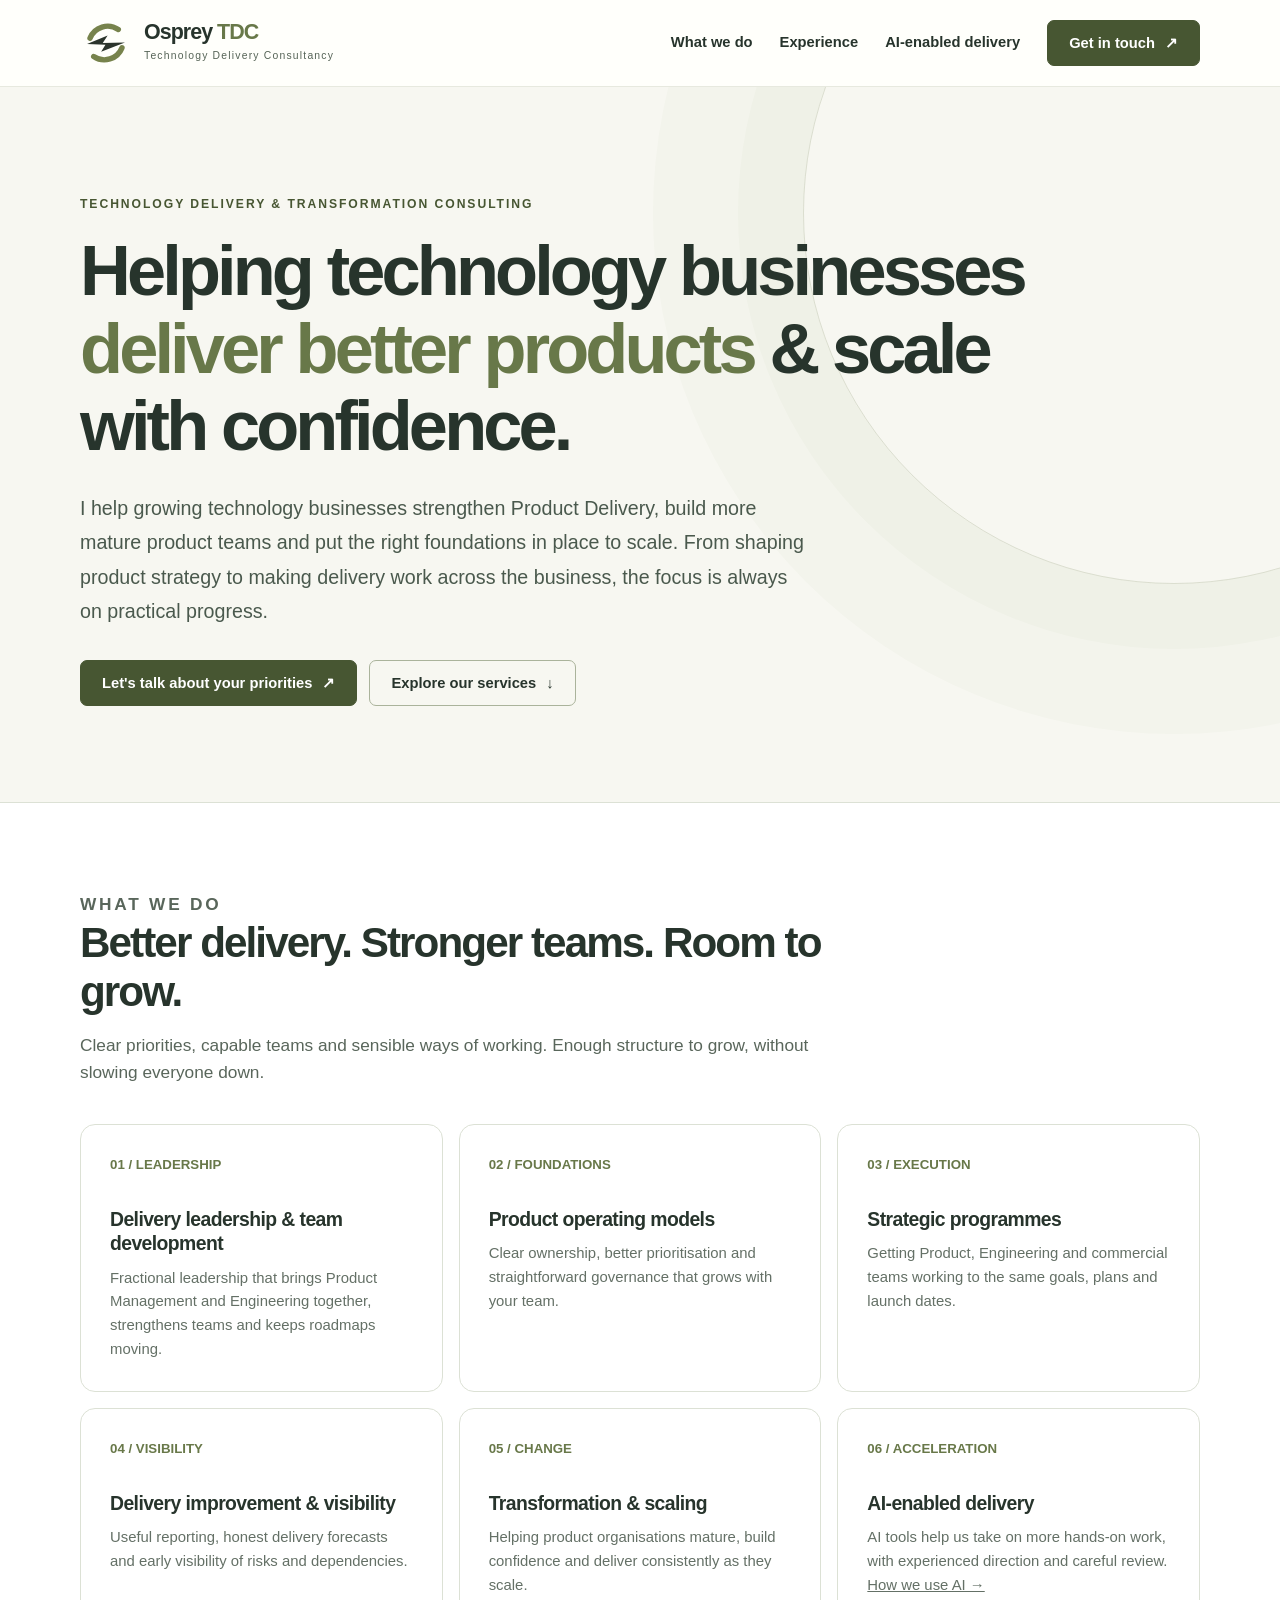
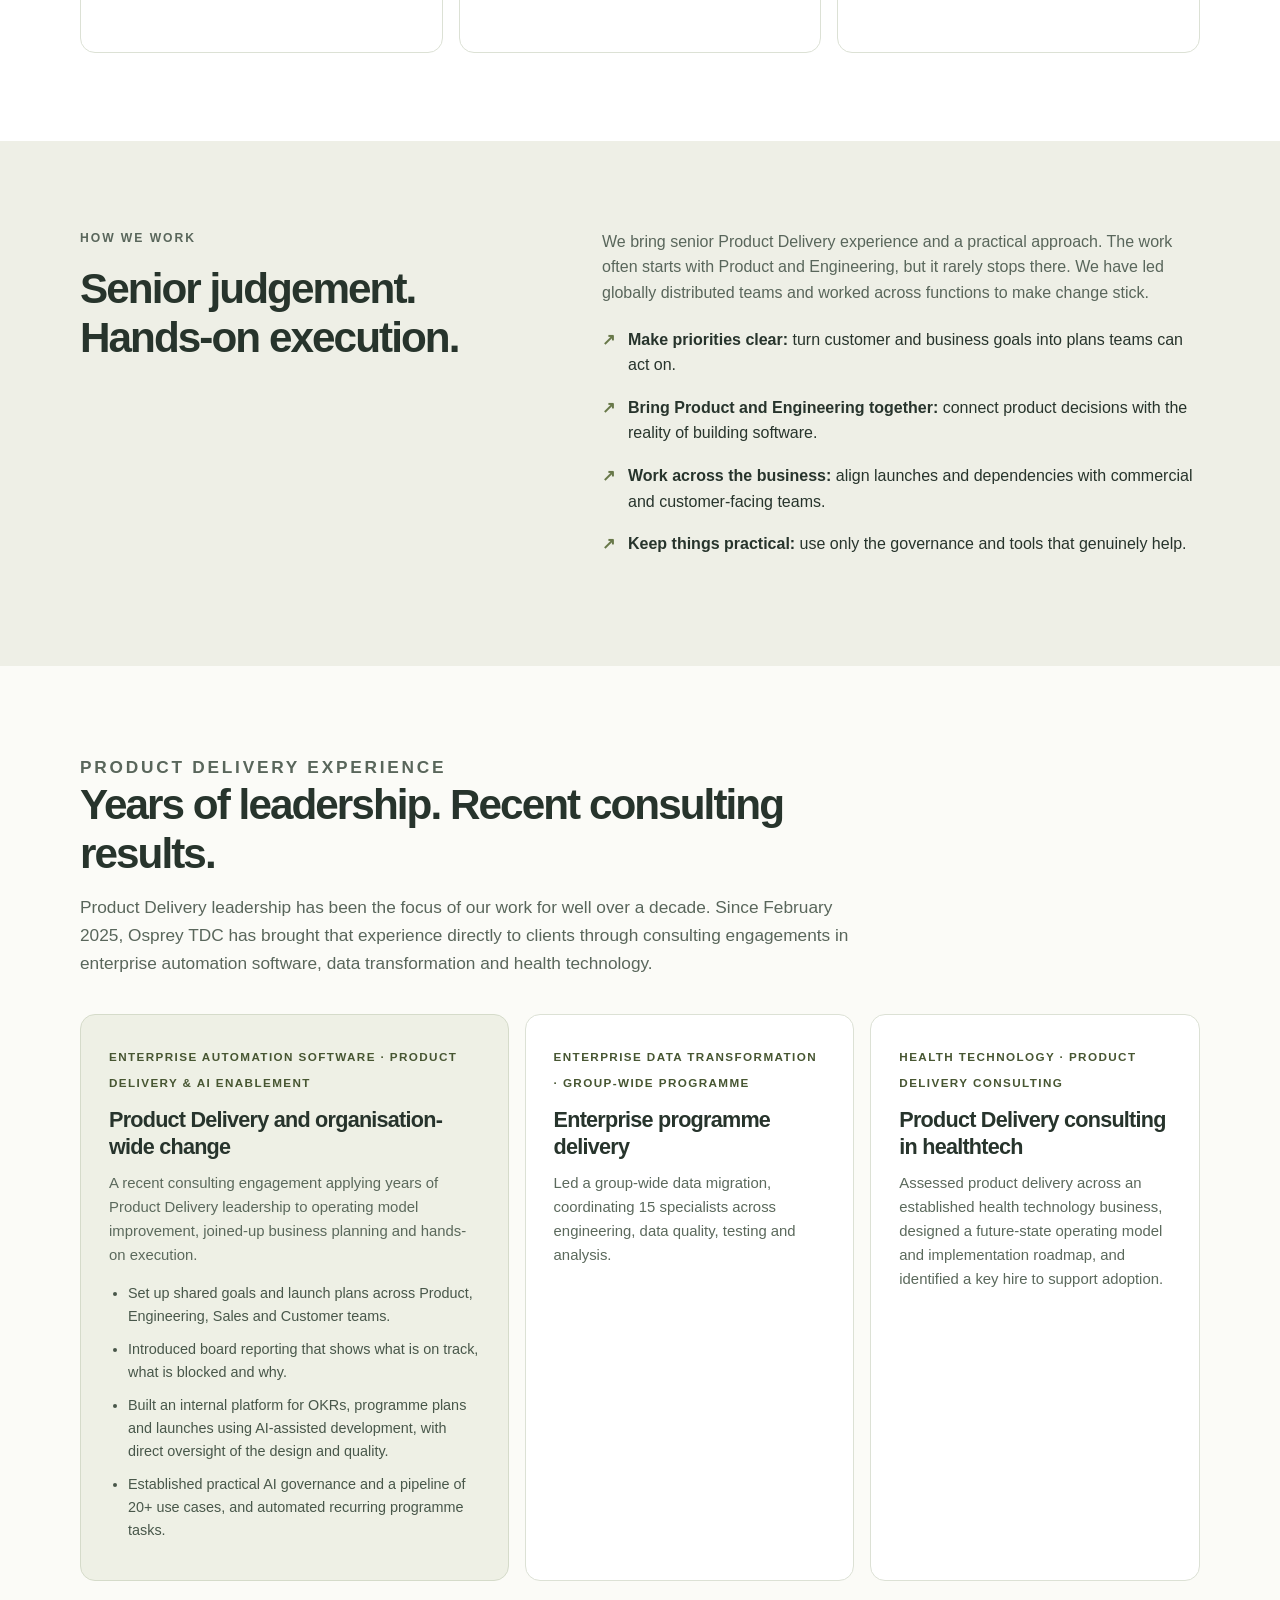
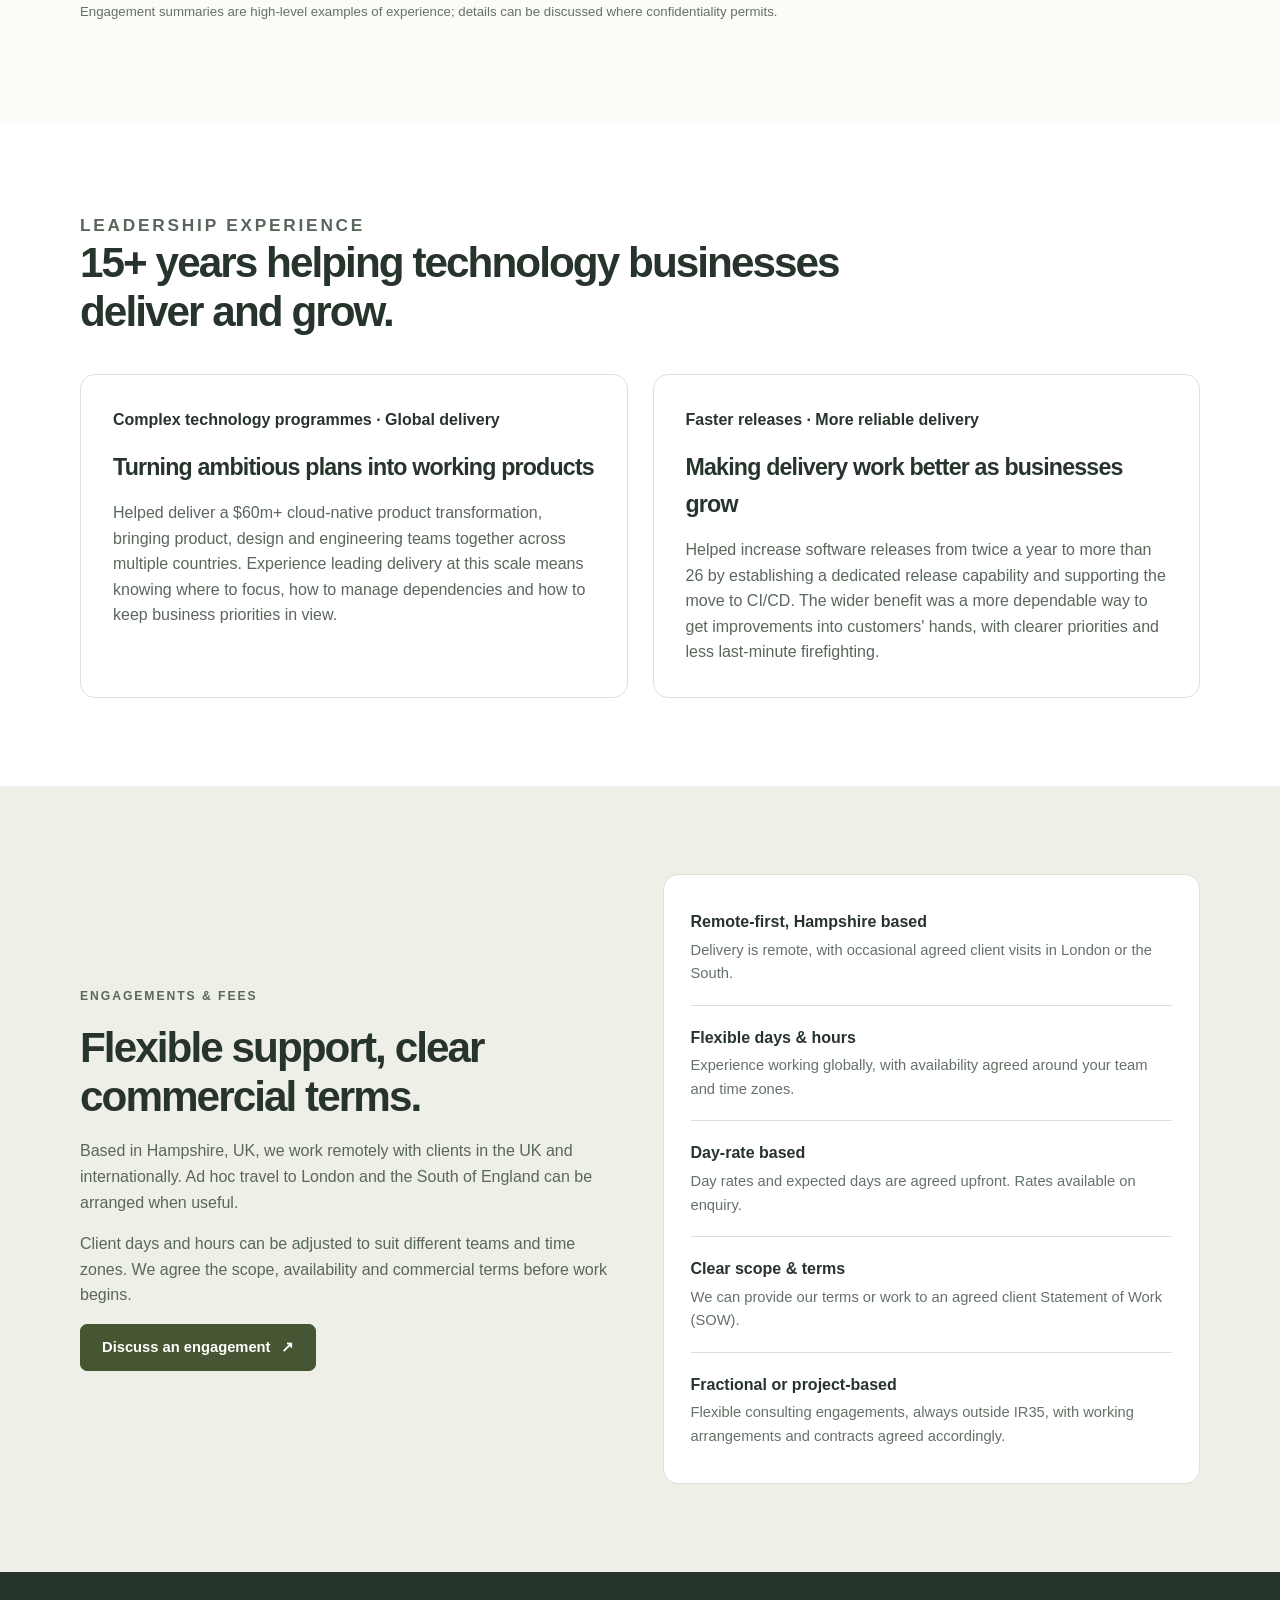
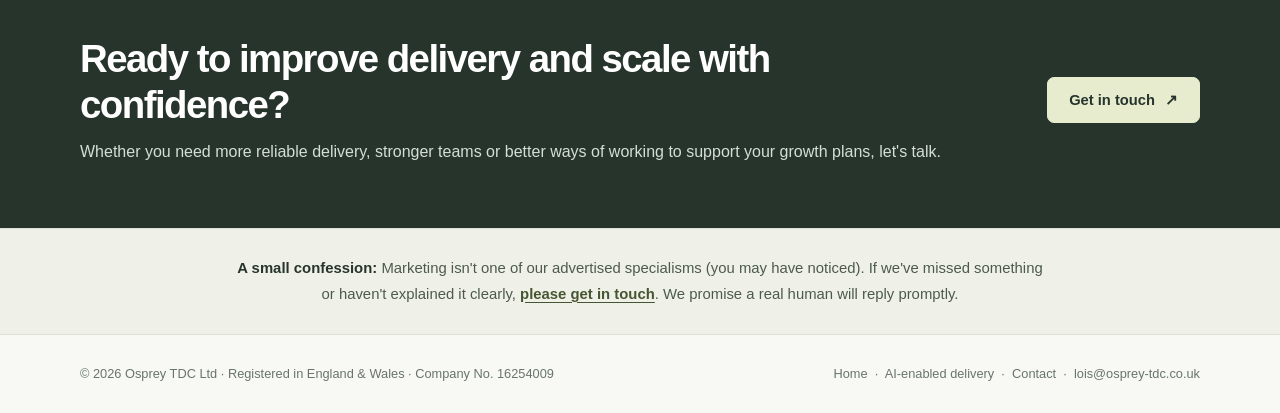
==== commit ea15ec00: "strapline update only" ====
--- a/index.html
+++ b/index.html
@@ -3,8 +3,8 @@
 <head>
   <meta charset="utf-8">
   <meta name="viewport" content="width=device-width, initial-scale=1">
-  <title>Delivery & Product Delivery Consulting | Osprey TDC</title>
-  <meta name="description" content="Delivery consulting and Product Delivery leadership for growing tech businesses. Fractional delivery support, better ways of working and help scaling teams.">
+  <title>Helping technology businesses deliver better products & scale with confidence.</title>
+  <meta name="description" content="Osprey TDC helps technology businesses improve delivery, strengthen teams and scale with confidence through flexible consulting and practical transformation support.">
   <meta name="theme-color" content="#f7f7f1">
   <link rel="canonical" href="https://osprey-tdc.co.uk/">
   <link rel="icon" type="image/svg+xml" href="favicon.svg">
@@ -12,10 +12,12 @@
 
   <meta property="og:type" content="website">
   <meta property="og:site_name" content="Osprey TDC">
-  <meta property="og:title" content="Delivery & Product Delivery Consulting | Osprey TDC">
-  <meta property="og:description" content="Delivery consulting and Product Delivery leadership for growing tech businesses. Fractional delivery support, better ways of working and help scaling teams.">
+  <meta property="og:title" content="Helping technology businesses deliver better products & scale with confidence.">
+  <meta property="og:description" content="Osprey TDC helps technology businesses improve delivery, strengthen teams and scale with confidence through flexible consulting and practical transformation support.">
   <meta property="og:url" content="https://osprey-tdc.co.uk/">
   <meta name="twitter:card" content="summary">
+  <meta name="twitter:title" content="Helping technology businesses deliver better products &amp; scale with confidence.">
+  <meta name="twitter:description" content="Osprey TDC helps technology businesses improve delivery, strengthen teams and scale with confidence.">
   <script type="application/ld+json">{"@context":"https://schema.org","@type":"Organization","name":"Osprey TDC Ltd","legalName":"Osprey TDC Ltd","url":"https://osprey-tdc.co.uk/","email":"lois@osprey-tdc.co.uk","description":"Independent consultancy providing delivery leadership, Product Delivery consulting, operating model improvement, transformation and practical AI-enabled execution.","identifier":{"@type":"PropertyValue","propertyID":"UK Companies House","value":"16254009"},"areaServed":"Worldwide","location":{"@type":"Place","address":{"@type":"PostalAddress","addressRegion":"Hampshire","addressCountry":"GB"}}}</script>
 </head>
 <body>
@@ -26,14 +28,14 @@
 </div></header>
 <main id="main">
 <section class="hero"><div class="container">
-  <p class="eyebrow">Delivery, Product Delivery & Transformation Consultancy</p>
+  <p class="eyebrow">Technology Delivery & Transformation Consulting</p>
   <h1>Helping technology businesses <span>deliver better products</span> & scale with confidence.</h1>
   <p class="hero-desc">I help growing technology businesses strengthen Product Delivery, build more mature product teams and put the right foundations in place to scale. From shaping product strategy to making delivery work across the business, the focus is always on practical progress.</p>
   <div class="actions"><a class="btn" href="contact.html">Let's talk about your priorities <span aria-hidden="true">↗</span></a><a class="btn secondary" href="#services">Explore our services <span aria-hidden="true">↓</span></a></div>
 </div></section>
 <section class="section" id="services"><div class="container"><div class="section-heading"><p class="eyebrow">What we do</p><h2>Better delivery. Stronger teams. Room to grow.</h2><p>Clear priorities, capable teams and sensible ways of working. Enough structure to grow, without slowing everyone down.</p></div>
 <div class="services">
-  <article class="service"><span class="number">01 / LEADERSHIP</span><h3>Delivery & Product Delivery leadership</h3><p>Fractional leadership that brings Product Management and Engineering together, strengthens teams and keeps roadmaps moving.</p></article>
+  <article class="service"><span class="number">01 / LEADERSHIP</span><h3>Delivery leadership & team development</h3><p>Fractional leadership that brings Product Management and Engineering together, strengthens teams and keeps roadmaps moving.</p></article>
   <article class="service"><span class="number">02 / FOUNDATIONS</span><h3>Product operating models</h3><p>Clear ownership, better prioritisation and straightforward governance that grows with your team.</p></article>
   <article class="service"><span class="number">03 / EXECUTION</span><h3>Strategic programmes</h3><p>Getting Product, Engineering and commercial teams working to the same goals, plans and launch dates.</p></article>
   <article class="service"><span class="number">04 / VISIBILITY</span><h3>Delivery improvement & visibility</h3><p>Useful reporting, honest delivery forecasts and early visibility of risks and dependencies.</p></article>
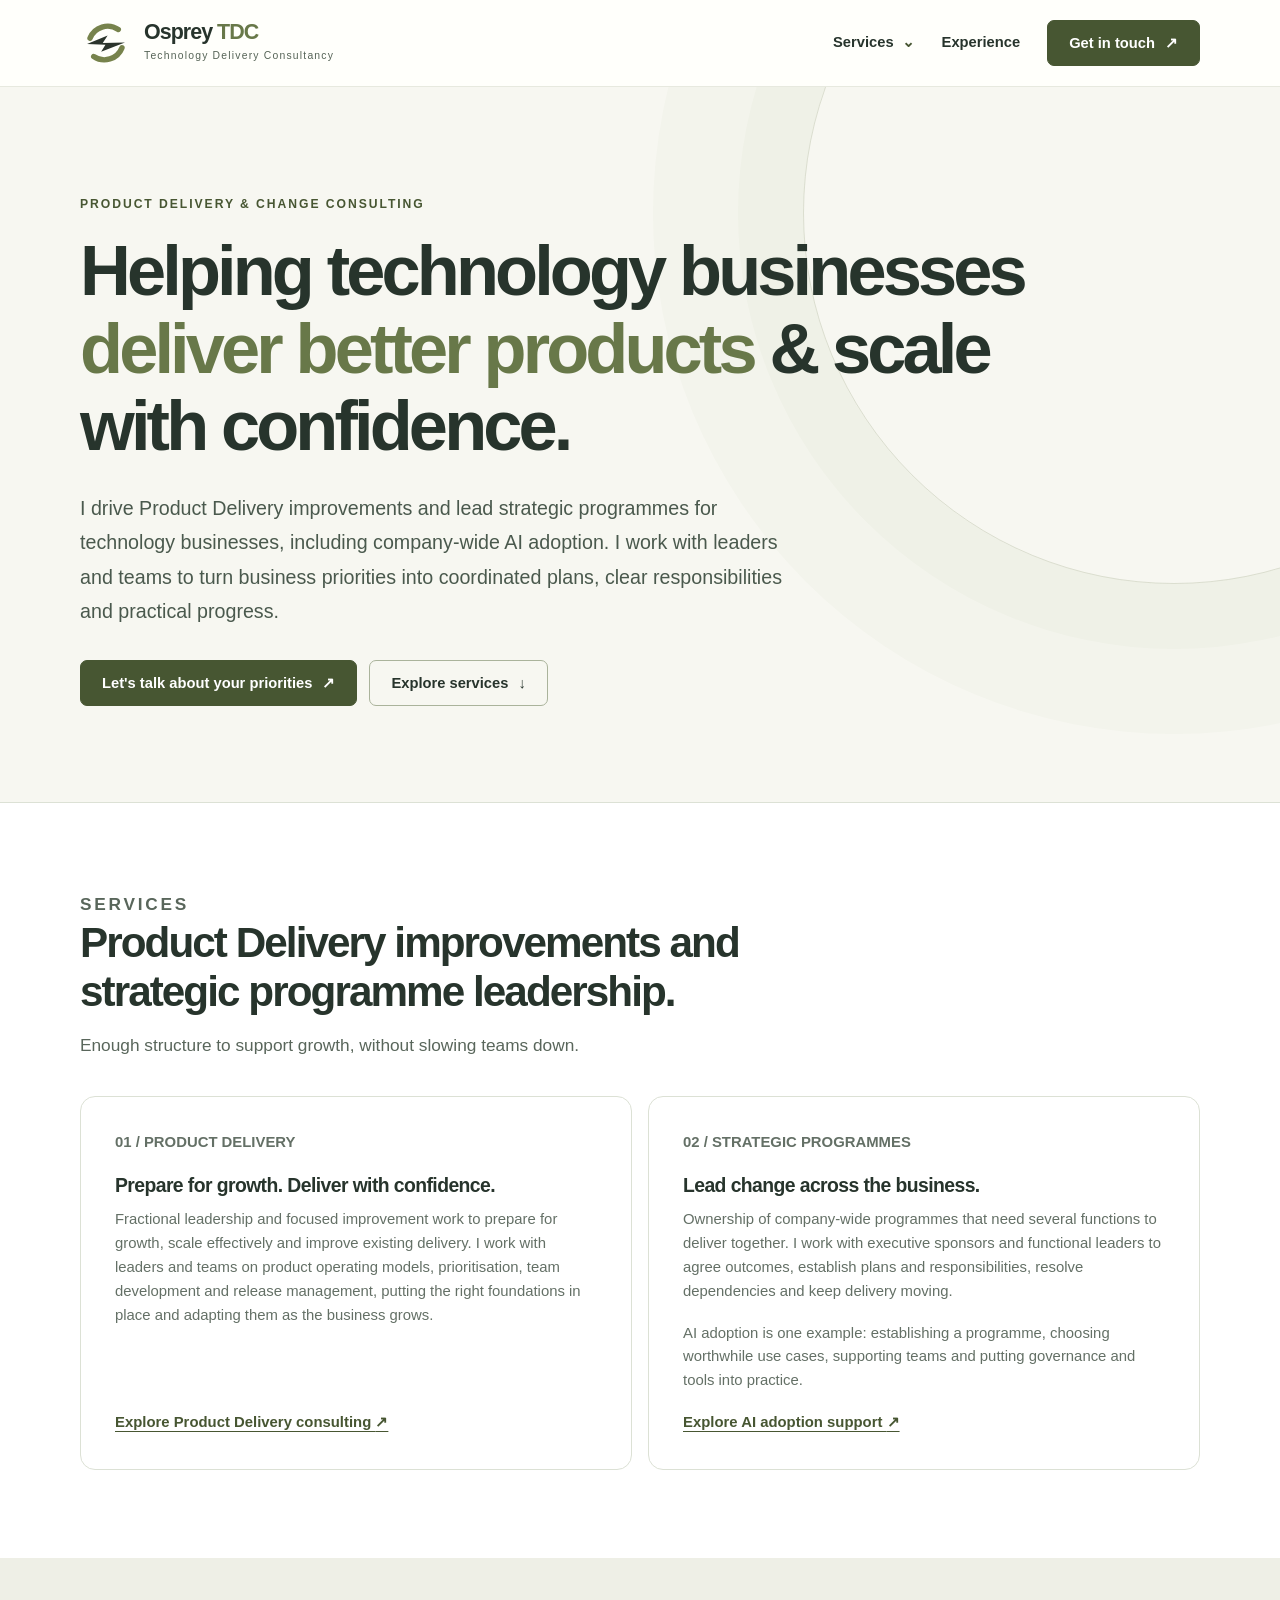
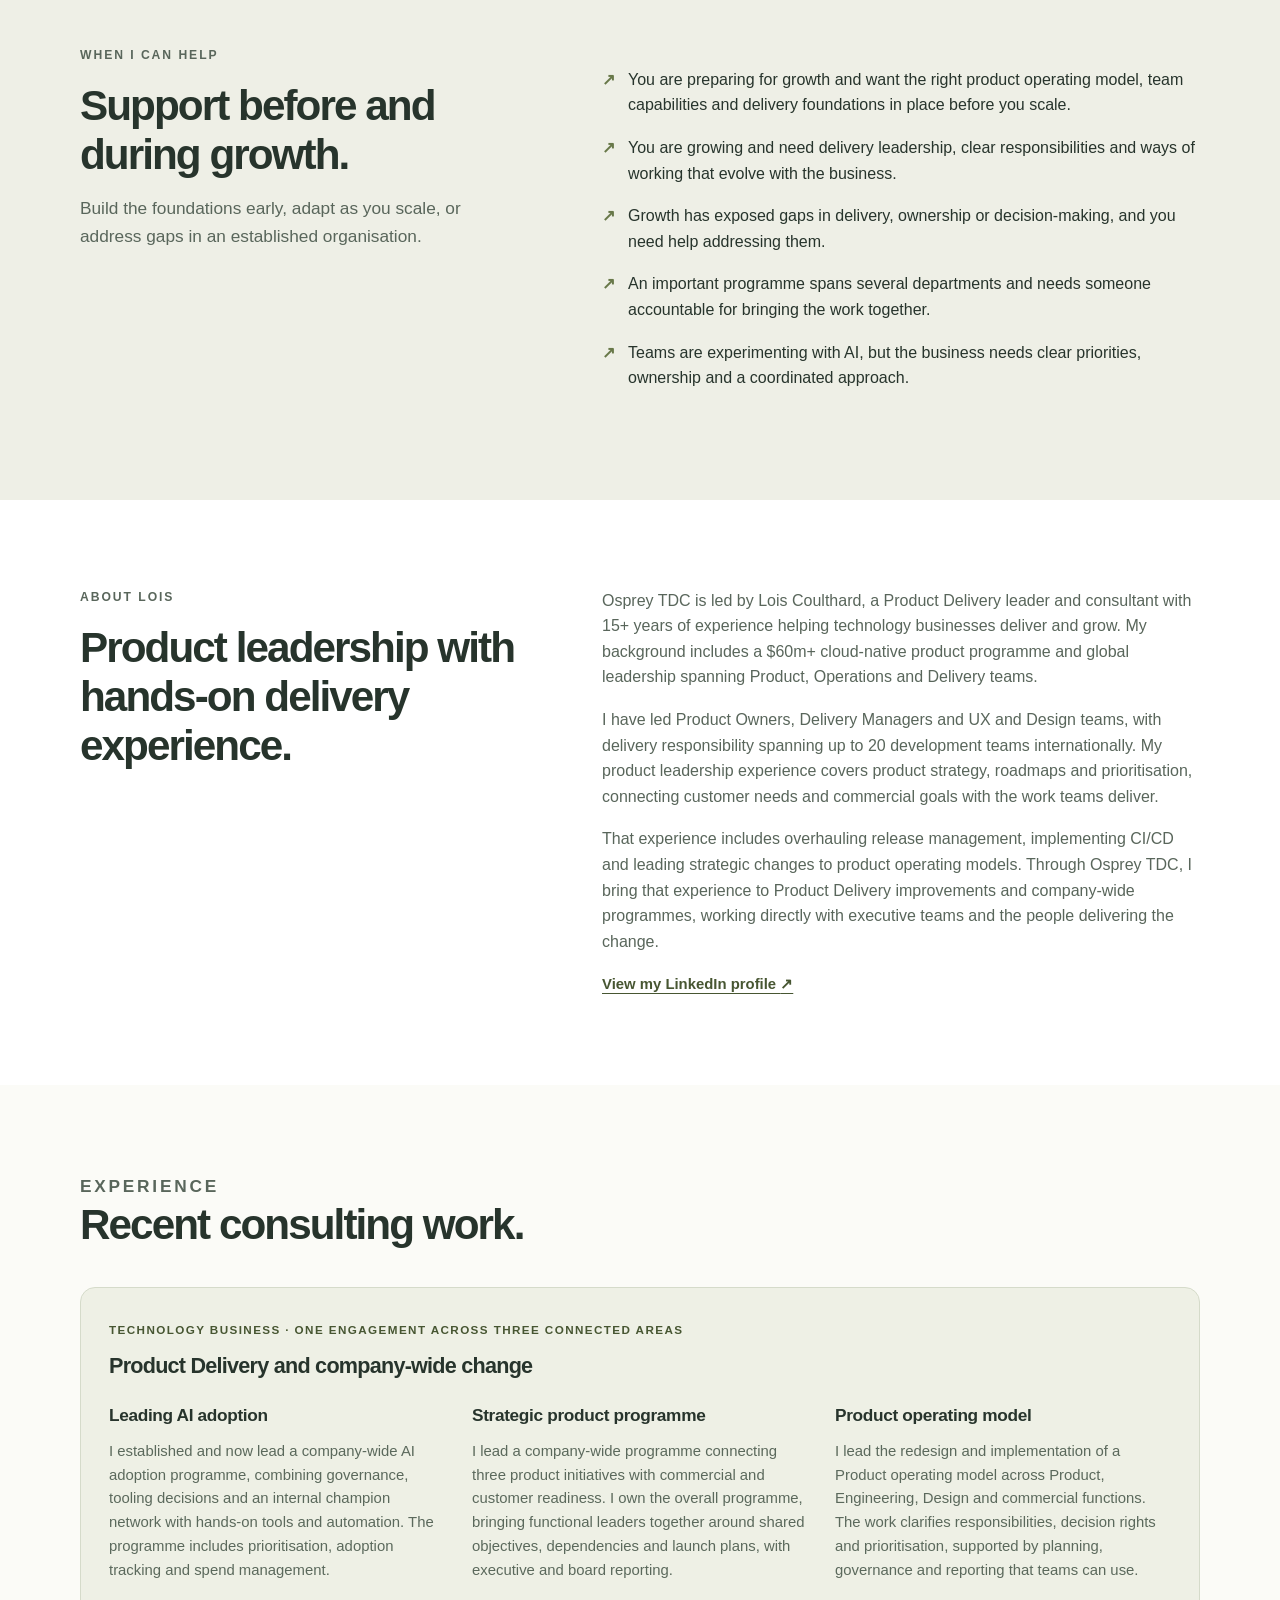
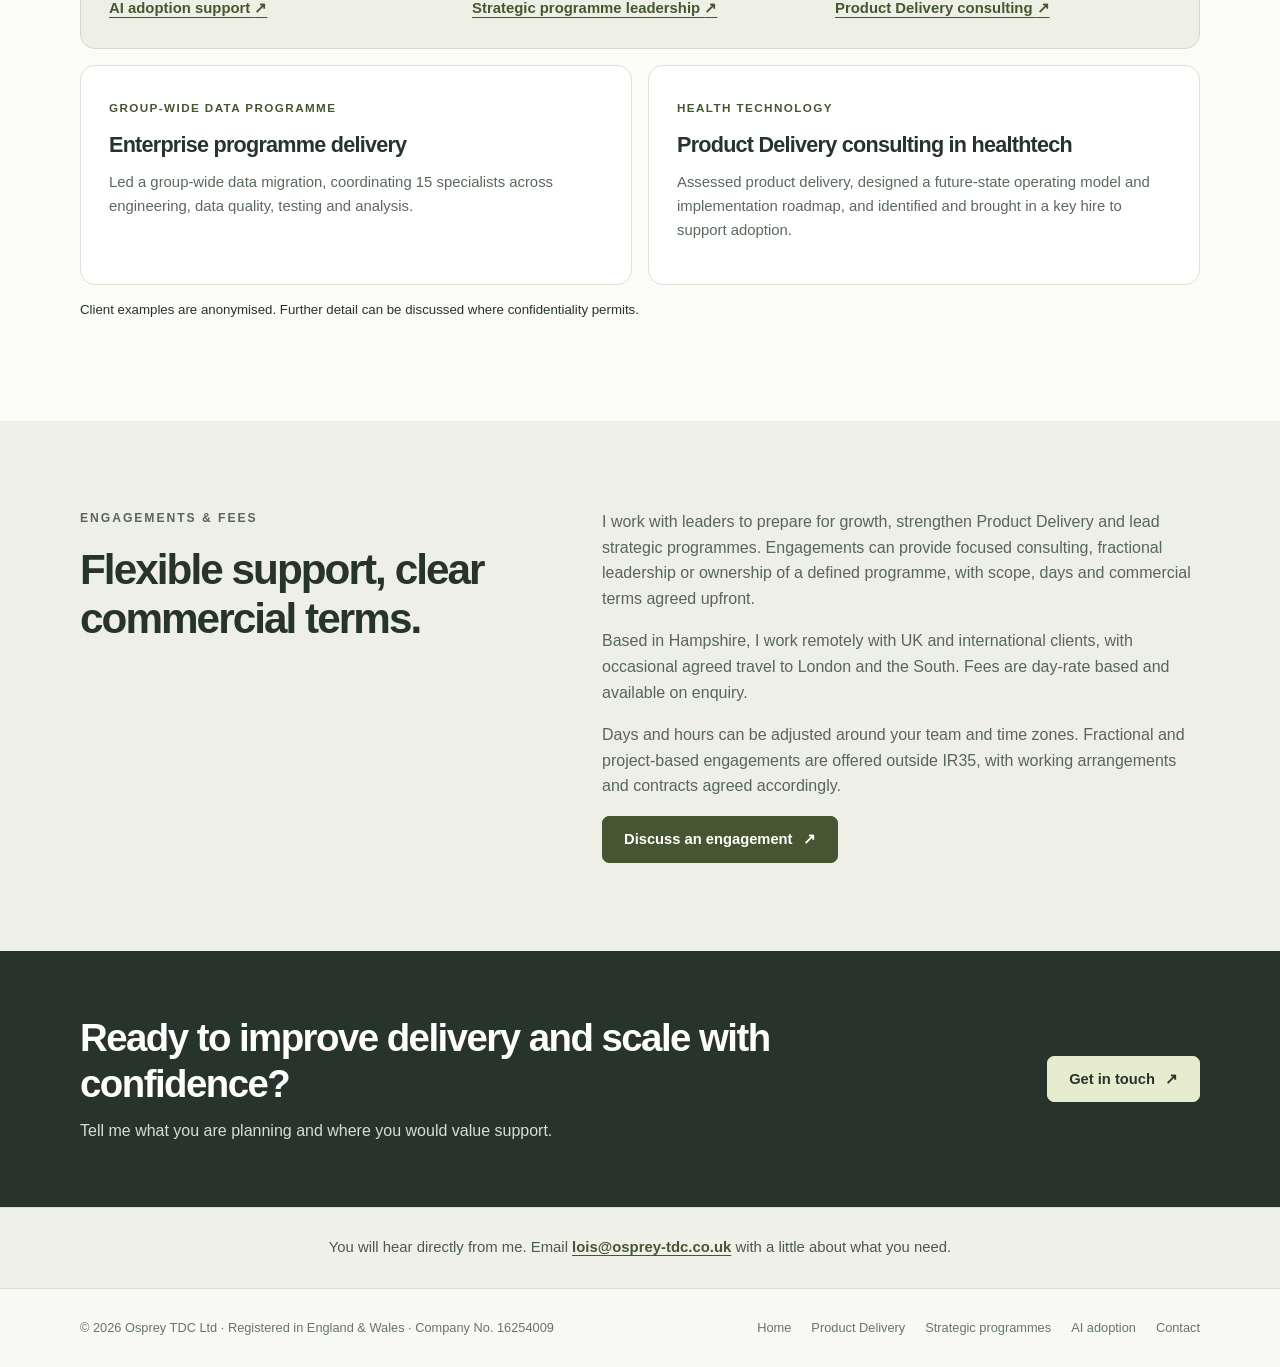
==== commit 570896f1: "Clarify Product Delivery and change services, add AI adoption examples" ====
--- a/index.html
+++ b/index.html
@@ -1,67 +1,217 @@
 <!doctype html>
 <html lang="en-GB">
 <head>
-  <meta charset="utf-8">
-  <meta name="viewport" content="width=device-width, initial-scale=1">
-  <title>Helping technology businesses deliver better products & scale with confidence.</title>
-  <meta name="description" content="Osprey TDC helps technology businesses improve delivery, strengthen teams and scale with confidence through flexible consulting and practical transformation support.">
-  <meta name="theme-color" content="#f7f7f1">
-  <link rel="canonical" href="https://osprey-tdc.co.uk/">
-  <link rel="icon" type="image/svg+xml" href="favicon.svg">
-  <link rel="stylesheet" href="styles.css">
-
-  <meta property="og:type" content="website">
-  <meta property="og:site_name" content="Osprey TDC">
-  <meta property="og:title" content="Helping technology businesses deliver better products & scale with confidence.">
-  <meta property="og:description" content="Osprey TDC helps technology businesses improve delivery, strengthen teams and scale with confidence through flexible consulting and practical transformation support.">
-  <meta property="og:url" content="https://osprey-tdc.co.uk/">
-  <meta name="twitter:card" content="summary">
-  <meta name="twitter:title" content="Helping technology businesses deliver better products &amp; scale with confidence.">
-  <meta name="twitter:description" content="Osprey TDC helps technology businesses improve delivery, strengthen teams and scale with confidence.">
-  <script type="application/ld+json">{"@context":"https://schema.org","@type":"Organization","name":"Osprey TDC Ltd","legalName":"Osprey TDC Ltd","url":"https://osprey-tdc.co.uk/","email":"lois@osprey-tdc.co.uk","description":"Independent consultancy providing delivery leadership, Product Delivery consulting, operating model improvement, transformation and practical AI-enabled execution.","identifier":{"@type":"PropertyValue","propertyID":"UK Companies House","value":"16254009"},"areaServed":"Worldwide","location":{"@type":"Place","address":{"@type":"PostalAddress","addressRegion":"Hampshire","addressCountry":"GB"}}}</script>
+<meta charset="utf-8">
+<meta name="viewport" content="width=device-width, initial-scale=1">
+<title>Product Delivery &amp; Change Consulting | Osprey TDC</title>
+<meta name="description" content="Product Delivery improvements and strategic programme leadership, including AI adoption. Led by Lois Coulthard, based in Hampshire and working internationally.">
+<meta name="theme-color" content="#f7f7f1">
+<link rel="canonical" href="https://osprey-tdc.co.uk/">
+<link rel="icon" type="image/svg+xml" href="favicon.svg">
+<link rel="stylesheet" href="styles.css">
+<meta property="og:type" content="website">
+<meta property="og:site_name" content="Osprey TDC">
+<meta property="og:title" content="Product Delivery &amp; Change Consulting | Osprey TDC">
+<meta property="og:description" content="Product Delivery improvements and strategic programme leadership, including AI adoption. Led by Lois Coulthard, based in Hampshire and working internationally.">
+<meta property="og:url" content="https://osprey-tdc.co.uk/">
+<meta name="twitter:card" content="summary">
+<meta name="twitter:title" content="Product Delivery &amp; Change Consulting | Osprey TDC">
+<meta name="twitter:description" content="Product Delivery improvements and strategic programme leadership, including AI adoption. Led by Lois Coulthard, based in Hampshire and working internationally.">
+<script type="application/ld+json">{"@context": "https://schema.org", "@type": "Organization", "name": "Osprey TDC Ltd", "legalName": "Osprey TDC Ltd", "url": "https://osprey-tdc.co.uk/", "email": "lois@osprey-tdc.co.uk", "description": "Independent Product Delivery and change consultancy providing fractional leadership, operating model improvements and strategic programme leadership, including AI adoption.", "identifier": {"@type": "PropertyValue", "propertyID": "UK Companies House", "value": "16254009"}, "founder": {"@type": "Person", "name": "Lois Coulthard", "sameAs": "https://www.linkedin.com/in/misslc/"}, "areaServed": "Worldwide", "location": {"@type": "Place", "address": {"@type": "PostalAddress", "addressRegion": "Hampshire", "addressCountry": "GB"}}}</script>
 </head>
 <body>
 <a class="skip" href="#main">Skip to content</a>
-<header class="header"><div class="container head-inner">
-  <a class="brand" href="index.html" aria-label="Osprey TDC home"><img src="logo-mark.svg" alt="" width="52" height="52"><span><span class="brand-main">Osprey <em>TDC</em></span><span class="brand-sub">Technology Delivery Consultancy</span></span></a>
-  <nav class="nav" aria-label="Main navigation"><a href="index.html#services">What we do</a><a href="index.html#experience">Experience</a><a href="ai.html">AI-enabled delivery</a><a class="btn" href="contact.html">Get in touch <span aria-hidden="true">↗</span></a></nav>
-</div></header>
+<header class="header">
+<div class="container head-inner">
+<a class="brand" href="index.html" aria-label="Osprey TDC home">
+<img src="logo-mark.svg" alt="" width="52" height="52">
+<span>
+<span class="brand-main">Osprey <em>TDC</em>
+</span>
+<span class="brand-sub">Technology Delivery Consultancy</span>
+</span>
+</a>
+<nav class="nav" aria-label="Main navigation">
+<details class="service-menu">
+<summary>Services</summary>
+<div class="service-menu-links">
+<a href="product-delivery.html">Product Delivery</a>
+<a href="index.html#programmes">Strategic programmes</a>
+<a href="ai.html">AI adoption</a>
+</div>
+</details>
+<a href="index.html#experience">Experience</a>
+<a class="btn" href="contact.html">Get in touch <span aria-hidden="true">↗</span>
+</a>
+</nav>
+</div>
+</header>
 <main id="main">
-<section class="hero"><div class="container">
-  <p class="eyebrow">Technology Delivery & Transformation Consulting</p>
-  <h1>Helping technology businesses <span>deliver better products</span> & scale with confidence.</h1>
-  <p class="hero-desc">I help growing technology businesses strengthen Product Delivery, build more mature product teams and put the right foundations in place to scale. From shaping product strategy to making delivery work across the business, the focus is always on practical progress.</p>
-  <div class="actions"><a class="btn" href="contact.html">Let's talk about your priorities <span aria-hidden="true">↗</span></a><a class="btn secondary" href="#services">Explore our services <span aria-hidden="true">↓</span></a></div>
-</div></section>
-<section class="section" id="services"><div class="container"><div class="section-heading"><p class="eyebrow">What we do</p><h2>Better delivery. Stronger teams. Room to grow.</h2><p>Clear priorities, capable teams and sensible ways of working. Enough structure to grow, without slowing everyone down.</p></div>
-<div class="services">
-  <article class="service"><span class="number">01 / LEADERSHIP</span><h3>Delivery leadership & team development</h3><p>Fractional leadership that brings Product Management and Engineering together, strengthens teams and keeps roadmaps moving.</p></article>
-  <article class="service"><span class="number">02 / FOUNDATIONS</span><h3>Product operating models</h3><p>Clear ownership, better prioritisation and straightforward governance that grows with your team.</p></article>
-  <article class="service"><span class="number">03 / EXECUTION</span><h3>Strategic programmes</h3><p>Getting Product, Engineering and commercial teams working to the same goals, plans and launch dates.</p></article>
-  <article class="service"><span class="number">04 / VISIBILITY</span><h3>Delivery improvement & visibility</h3><p>Useful reporting, honest delivery forecasts and early visibility of risks and dependencies.</p></article>
-  <article class="service"><span class="number">05 / CHANGE</span><h3>Transformation & scaling</h3><p>Helping product organisations mature, build confidence and deliver consistently as they scale.</p></article>
-  <article class="service"><span class="number">06 / ACCELERATION</span><h3>AI-enabled delivery</h3><p>AI tools help us take on more hands-on work, with experienced direction and careful review. <a href="ai.html">How we use AI →</a></p></article>
-</div></div></section>
-<section class="section olive-wash"><div class="container split"><div><p class="eyebrow">How we work</p><h2>Senior judgement. Hands-on execution.</h2></div><div><p>We bring senior Product Delivery experience and a practical approach. The work often starts with Product and Engineering, but it rarely stops there. We have led globally distributed teams and worked across functions to make change stick.</p><ul class="checks"><li><strong>Make priorities clear:</strong> turn customer and business goals into plans teams can act on.</li><li><strong>Bring Product and Engineering together:</strong> connect product decisions with the reality of building software.</li><li><strong>Work across the business:</strong> align launches and dependencies with commercial and customer-facing teams.</li><li><strong>Keep things practical:</strong> use only the governance and tools that genuinely help.</li></ul></div></div></section>
-<section class="section light" id="experience"><div class="container"><div class="section-heading"><p class="eyebrow">Product Delivery experience</p><h2>Years of leadership. Recent consulting results.</h2><p>Product Delivery leadership has been the focus of our work for well over a decade. Since February 2025, Osprey TDC has brought that experience directly to clients through consulting engagements in enterprise automation software, data transformation and health technology.</p></div>
-<div class="work">
-  <article class="work-card feature"><span class="meta">Enterprise automation software · Product Delivery & AI enablement</span><h3>Product Delivery and organisation-wide change</h3><p>A recent consulting engagement applying years of Product Delivery leadership to operating model improvement, joined-up business planning and hands-on execution.</p><ul><li>Set up shared goals and launch plans across Product, Engineering, Sales and Customer teams.</li><li>Introduced board reporting that shows what is on track, what is blocked and why.</li><li>Built an internal platform for OKRs, programme plans and launches using AI-assisted development, with direct oversight of the design and quality.</li><li>Established practical AI governance and a pipeline of 20+ use cases, and automated recurring programme tasks.</li></ul></article>
-  <article class="work-card"><span class="meta">Enterprise data transformation · Group-wide programme</span><h3>Enterprise programme delivery</h3><p>Led a group-wide data migration, coordinating 15 specialists across engineering, data quality, testing and analysis.</p></article>
-  <article class="work-card"><span class="meta">Health technology · Product Delivery consulting</span><h3>Product Delivery consulting in healthtech</h3><p>Assessed product delivery across an established health technology business, designed a future-state operating model and implementation roadmap, and identified a key hire to support adoption.</p></article>
-</div><p class="small" style="color:var(--muted);margin-top:20px">Engagement summaries are high-level examples of experience; details can be discussed where confidentiality permits.</p></div></section>
-<section class="section"><div class="container"><div class="section-heading"><p class="eyebrow">Leadership experience</p><h2>15+ years helping technology businesses deliver and grow.</h2></div><div class="credentials">
-  <div class="panel"><p class="fact">Complex technology programmes · Global delivery</p><h3>Turning ambitious plans into working products</h3><p>Helped deliver a $60m+ cloud-native product transformation, bringing product, design and engineering teams together across multiple countries. Experience leading delivery at this scale means knowing where to focus, how to manage dependencies and how to keep business priorities in view.</p></div>
-  <div class="panel"><p class="fact">Faster releases · More reliable delivery</p><h3>Making delivery work better as businesses grow</h3><p>Helped increase software releases from twice a year to more than 26 by establishing a dedicated release capability and supporting the move to CI/CD. The wider benefit was a more dependable way to get improvements into customers' hands, with clearer priorities and less last-minute firefighting.</p></div>
-</div></div></section>
-<section class="section olive-wash" id="engagements"><div class="container engagement"><div><p class="eyebrow">Engagements & fees</p><h2>Flexible support, clear commercial terms.</h2><p>Based in Hampshire, UK, we work remotely with clients in the UK and internationally. Ad hoc travel to London and the South of England can be arranged when useful.</p><p>Client days and hours can be adjusted to suit different teams and time zones. We agree the scope, availability and commercial terms before work begins.</p><a class="btn" href="contact.html">Discuss an engagement <span aria-hidden="true">↗</span></a></div><div class="terms">
-<div class="term"><strong>Remote-first, Hampshire based</strong><span>Delivery is remote, with occasional agreed client visits in London or the South.</span></div>
-<div class="term"><strong>Flexible days & hours</strong><span>Experience working globally, with availability agreed around your team and time zones.</span></div>
-<div class="term"><strong>Day-rate based</strong><span>Day rates and expected days are agreed upfront. Rates available on enquiry.</span></div>
-<div class="term"><strong>Clear scope & terms</strong><span>We can provide our terms or work to an agreed client Statement of Work (SOW).</span></div>
-<div class="term"><strong>Fractional or project-based</strong><span>Flexible consulting engagements, always outside IR35, with working arrangements and contracts agreed accordingly.</span></div>
-</div></div></section>
-<section class="cta"><div class="container cta-inner"><div><h2>Ready to improve delivery and scale with confidence?</h2><p>Whether you need more reliable delivery, stronger teams or better ways of working to support your growth plans, let's talk.</p></div><a class="btn" href="contact.html">Get in touch <span aria-hidden="true">↗</span></a></div></section>
+<section class="hero">
+<div class="container">
+<p class="eyebrow">Product Delivery &amp; Change Consulting</p>
+<h1>Helping technology businesses <span>deliver better products</span> &amp; scale with confidence.</h1>
+<p class="hero-desc">I drive Product Delivery improvements and lead strategic programmes for technology businesses, including company-wide AI adoption. I work with leaders and teams to turn business priorities into coordinated plans, clear responsibilities and practical progress.</p>
+<div class="actions">
+<a class="btn" href="contact.html">Let&#x27;s talk about your priorities <span aria-hidden="true">↗</span>
+</a>
+<a class="btn secondary" href="#services">Explore services <span aria-hidden="true">↓</span>
+</a>
+</div>
+</div>
+</section>
+<section class="section " id="services">
+<div class="container">
+<div class="section-heading">
+<p class="eyebrow">Services</p>
+<h2>Product Delivery improvements and strategic programme leadership.</h2>
+<p>Enough structure to support growth, without slowing teams down.</p>
+</div>
+<div class="services services-two">
+<article class="service">
+<p class="number">01 / PRODUCT DELIVERY</p>
+<h3>Prepare for growth. Deliver with confidence.</h3>
+<p>Fractional leadership and focused improvement work to prepare for growth, scale effectively and improve existing delivery. I work with leaders and teams on product operating models, prioritisation, team development and release management, putting the right foundations in place and adapting them as the business grows.</p>
+<a class="text-link" href="product-delivery.html">Explore Product Delivery consulting <span aria-hidden="true">↗</span>
+</a>
+</article>
+<article class="service" id="programmes">
+<p class="number">02 / STRATEGIC PROGRAMMES</p>
+<h3>Lead change across the business.</h3>
+<p>Ownership of company-wide programmes that need several functions to deliver together. I work with executive sponsors and functional leaders to agree outcomes, establish plans and responsibilities, resolve dependencies and keep delivery moving.</p>
+<p>AI adoption is one example: establishing a programme, choosing worthwhile use cases, supporting teams and putting governance and tools into practice.</p>
+<a class="text-link" href="ai.html">Explore AI adoption support <span aria-hidden="true">↗</span>
+</a>
+</article>
+</div>
+</div>
+</section>
+<section class="section olive-wash">
+<div class="container">
+<div class="split">
+<div>
+<p class="eyebrow">When I can help</p>
+<h2>Support before and during growth.</h2>
+<p class="lede">Build the foundations early, adapt as you scale, or address gaps in an established organisation.</p>
+</div>
+<div>
+<ul class="checks">
+<li>You are preparing for growth and want the right product operating model, team capabilities and delivery foundations in place before you scale.</li>
+<li>You are growing and need delivery leadership, clear responsibilities and ways of working that evolve with the business.</li>
+<li>Growth has exposed gaps in delivery, ownership or decision-making, and you need help addressing them.</li>
+<li>An important programme spans several departments and needs someone accountable for bringing the work together.</li>
+<li>Teams are experimenting with AI, but the business needs clear priorities, ownership and a coordinated approach.</li>
+</ul>
+</div>
+</div>
+</div>
+</section>
+<section class="section " id="about">
+<div class="container">
+<div class="split about">
+<div>
+<p class="eyebrow">About Lois</p>
+<h2>Product leadership with hands-on delivery experience.</h2>
+</div>
+<div>
+<p>Osprey TDC is led by Lois Coulthard, a Product Delivery leader and consultant with 15+ years of experience helping technology businesses deliver and grow. My background includes a $60m+ cloud-native product programme and global leadership spanning Product, Operations and Delivery teams.</p>
+<p>I have led Product Owners, Delivery Managers and UX and Design teams, with delivery responsibility spanning up to 20 development teams internationally. My product leadership experience covers product strategy, roadmaps and prioritisation, connecting customer needs and commercial goals with the work teams deliver.</p>
+<p>That experience includes overhauling release management, implementing CI/CD and leading strategic changes to product operating models. Through Osprey TDC, I bring that experience to Product Delivery improvements and company-wide programmes, working directly with executive teams and the people delivering the change.</p>
+<a class="text-link" href="https://www.linkedin.com/in/misslc/">View my LinkedIn profile <span aria-hidden="true">↗</span>
+</a>
+</div>
+</div>
+</div>
+</section>
+<section class="section light" id="experience">
+<div class="container">
+<div class="section-heading">
+<p class="eyebrow">Experience</p>
+<h2>Recent consulting work.</h2>
+</div>
+<div class="work revised-work">
+<article class="work-card feature">
+<span class="meta">Technology business · One engagement across three connected areas</span>
+<h3>Product Delivery and company-wide change</h3>
+<div class="engagement-examples">
+<div>
+<h4>Leading AI adoption</h4>
+<p>I established and now lead a company-wide AI adoption programme, combining governance, tooling decisions and an internal champion network with hands-on tools and automation. The programme includes prioritisation, adoption tracking and spend management.</p>
+<a class="text-link" href="ai.html">AI adoption support <span aria-hidden="true">↗</span>
+</a>
+</div>
+<div>
+<h4>Strategic product programme</h4>
+<p>I lead a company-wide programme connecting three product initiatives with commercial and customer readiness. I own the overall programme, bringing functional leaders together around shared objectives, dependencies and launch plans, with executive and board reporting.</p>
+<a class="text-link" href="index.html#programmes">Strategic programme leadership <span aria-hidden="true">↗</span>
+</a>
+</div>
+<div>
+<h4>Product operating model</h4>
+<p>I lead the redesign and implementation of a Product operating model across Product, Engineering, Design and commercial functions. The work clarifies responsibilities, decision rights and prioritisation, supported by planning, governance and reporting that teams can use.</p>
+<a class="text-link" href="product-delivery.html">Product Delivery consulting <span aria-hidden="true">↗</span>
+</a>
+</div>
+</div>
+</article>
+<article class="work-card">
+<span class="meta">Group-wide data programme</span>
+<h3>Enterprise programme delivery</h3>
+<p>Led a group-wide data migration, coordinating 15 specialists across engineering, data quality, testing and analysis.</p>
+</article>
+<article class="work-card">
+<span class="meta">Health technology</span>
+<h3>Product Delivery consulting in healthtech</h3>
+<p>Assessed product delivery, designed a future-state operating model and implementation roadmap, and identified and brought in a key hire to support adoption.</p>
+</article>
+</div>
+<p class="small">Client examples are anonymised. Further detail can be discussed where confidentiality permits.</p>
+</div>
+</section>
+<section class="section olive-wash" id="engagements">
+<div class="container">
+<div class="split">
+<div>
+<p class="eyebrow">Engagements &amp; fees</p>
+<h2>Flexible support, clear commercial terms.</h2>
+</div>
+<div>
+<p>I work with leaders to prepare for growth, strengthen Product Delivery and lead strategic programmes. Engagements can provide focused consulting, fractional leadership or ownership of a defined programme, with scope, days and commercial terms agreed upfront.</p>
+<p>Based in Hampshire, I work remotely with UK and international clients, with occasional agreed travel to London and the South. Fees are day-rate based and available on enquiry.</p>
+<p>Days and hours can be adjusted around your team and time zones. Fractional and project-based engagements are offered outside IR35, with working arrangements and contracts agreed accordingly.</p>
+<a class="btn" href="contact.html">Discuss an engagement <span aria-hidden="true">↗</span>
+</a>
+</div>
+</div>
+</div>
+</section>
+<section class="cta">
+<div class="container cta-inner">
+<div>
+<h2>Ready to improve delivery and scale with confidence?</h2>
+<p>Tell me what you are planning and where you would value support.</p>
+</div>
+<a class="btn" href="contact.html">Get in touch <span aria-hidden="true">↗</span>
+</a>
+</div>
+</section>
 </main>
-<aside class="human-note" aria-label="A note from Osprey TDC"><div class="container"><p><strong>A small confession:</strong> Marketing isn't one of our advertised specialisms (you may have noticed). If we've missed something or haven't explained it clearly, <a href="contact.html">please get in touch</a>. We promise a real human will reply promptly.</p></div></aside>
-<footer class="footer"><div class="container footer-inner"><span>© 2026 Osprey TDC Ltd · Registered in England &amp; Wales · Company No. 16254009</span><span><a href="index.html">Home</a> &nbsp;·&nbsp; <a href="ai.html">AI-enabled delivery</a> &nbsp;·&nbsp; <a href="contact.html">Contact</a> &nbsp;·&nbsp; <a href="mailto:lois@osprey-tdc.co.uk">lois@osprey-tdc.co.uk</a></span></div></footer>
-</body></html>
+<aside class="human-note" aria-label="A note from Osprey TDC">
+<div class="container">
+<p>You will hear directly from me. Email <a href="mailto:lois@osprey-tdc.co.uk">lois@osprey-tdc.co.uk</a> with a little about what you need.</p>
+</div>
+</aside>
+<footer class="footer">
+<div class="container footer-inner">
+<span>© 2026 Osprey TDC Ltd · Registered in England &amp; Wales · Company No. 16254009</span>
+<nav class="footer-links" aria-label="Footer navigation">
+<a href="index.html">Home</a>
+<a href="product-delivery.html">Product Delivery</a>
+<a href="index.html#programmes">Strategic programmes</a>
+<a href="ai.html">AI adoption</a>
+<a href="contact.html">Contact</a>
+</nav>
+</div>
+</footer>
+</body>
+</html>
--- a/styles.css
+++ b/styles.css
@@ -12,3 +12,11 @@
 .human-note strong{color:var(--ink)}
 .human-note a{color:var(--olive-dark);text-underline-offset:3px;font-weight:650}
 @media print{.human-note{display:none}}
+
+/* Service navigation and the revised content structure */
+.service-menu{position:relative}.service-menu summary{cursor:pointer;font-size:.92rem;font-weight:630;padding:10px 0;list-style:none}.service-menu summary::-webkit-details-marker{display:none}.service-menu summary:after{content:'⌄';margin-left:8px;color:var(--olive-dark)}.service-menu summary:focus-visible{outline:3px solid var(--olive);outline-offset:4px}.service-menu-links{position:absolute;top:100%;right:0;width:250px;padding:10px;background:var(--paper);border:1px solid var(--line);border-radius:10px;box-shadow:var(--shadow)}.service-menu-links a{display:block;padding:11px 13px;border-radius:5px}.service-menu-links a:hover{background:var(--cream)}.service-menu[open] summary{color:var(--olive-dark)}
+section[id],article[id]{scroll-margin-top:110px}.services-two{grid-template-columns:repeat(2,minmax(0,1fr))}.services-two .service{padding:34px;display:flex;flex-direction:column;align-items:flex-start}.services-two .service p{margin-bottom:18px}.services-two .service .text-link{margin-top:auto}.text-link{display:inline-block;font-weight:650;font-size:.93rem;color:var(--olive-dark);text-decoration-thickness:1px;text-underline-offset:4px}.text-link:hover{text-decoration-thickness:2px}.revised-work{grid-template-columns:repeat(2,minmax(0,1fr))}.revised-work .feature{grid-column:1/-1}.engagement-examples{display:grid;grid-template-columns:repeat(3,minmax(0,1fr));gap:27px;margin-top:24px}.engagement-examples h4{font-size:1.08rem;line-height:1.35;margin:0 0 12px;letter-spacing:-.02em}.engagement-examples>div{display:flex;flex-direction:column;align-items:flex-start}.engagement-examples .text-link{margin-top:auto}.service-list{margin-top:30px}.service-list .service{min-height:0}.after-grid{max-width:790px;margin-top:28px}.footer-links{display:flex;flex-wrap:wrap;gap:12px 20px}.lede+.section-heading{margin-top:42px}.about p{max-width:760px}
+@media(max-width:800px){.engagement-examples{grid-template-columns:1fr;gap:24px}.engagement-examples>div+div{border-top:1px solid var(--line);padding-top:24px}.service-menu summary{font-size:.88rem}.services-two .service{padding:27px}}
+@media(max-width:550px){.services-two,.revised-work{grid-template-columns:1fr}.nav{gap:15px}.nav .service-menu-links a{display:block}.service-menu-links{width:240px}.head-inner{gap:12px}.section-heading h2,.section h2{overflow-wrap:break-word}.services-two .service{padding:25px}.service-menu summary{font-size:.85rem}.contact-hero h1{overflow-wrap:break-word}}
+@media(max-width:420px){.head-inner{height:auto;min-height:74px;display:grid;grid-template-columns:1fr;padding-block:12px;gap:9px}.nav{width:100%;justify-content:space-between}.brand-sub{font-size:.55rem}.nav a[href="index.html#experience"]{display:block}.service-menu-links{right:auto;left:0}section[id],article[id]{scroll-margin-top:145px}}
+@media(max-width:420px){.nav{gap:8px}.nav a,.service-menu summary{font-size:.78rem}.nav a.btn{white-space:nowrap;font-size:.78rem;padding:9px 10px;gap:6px}}
